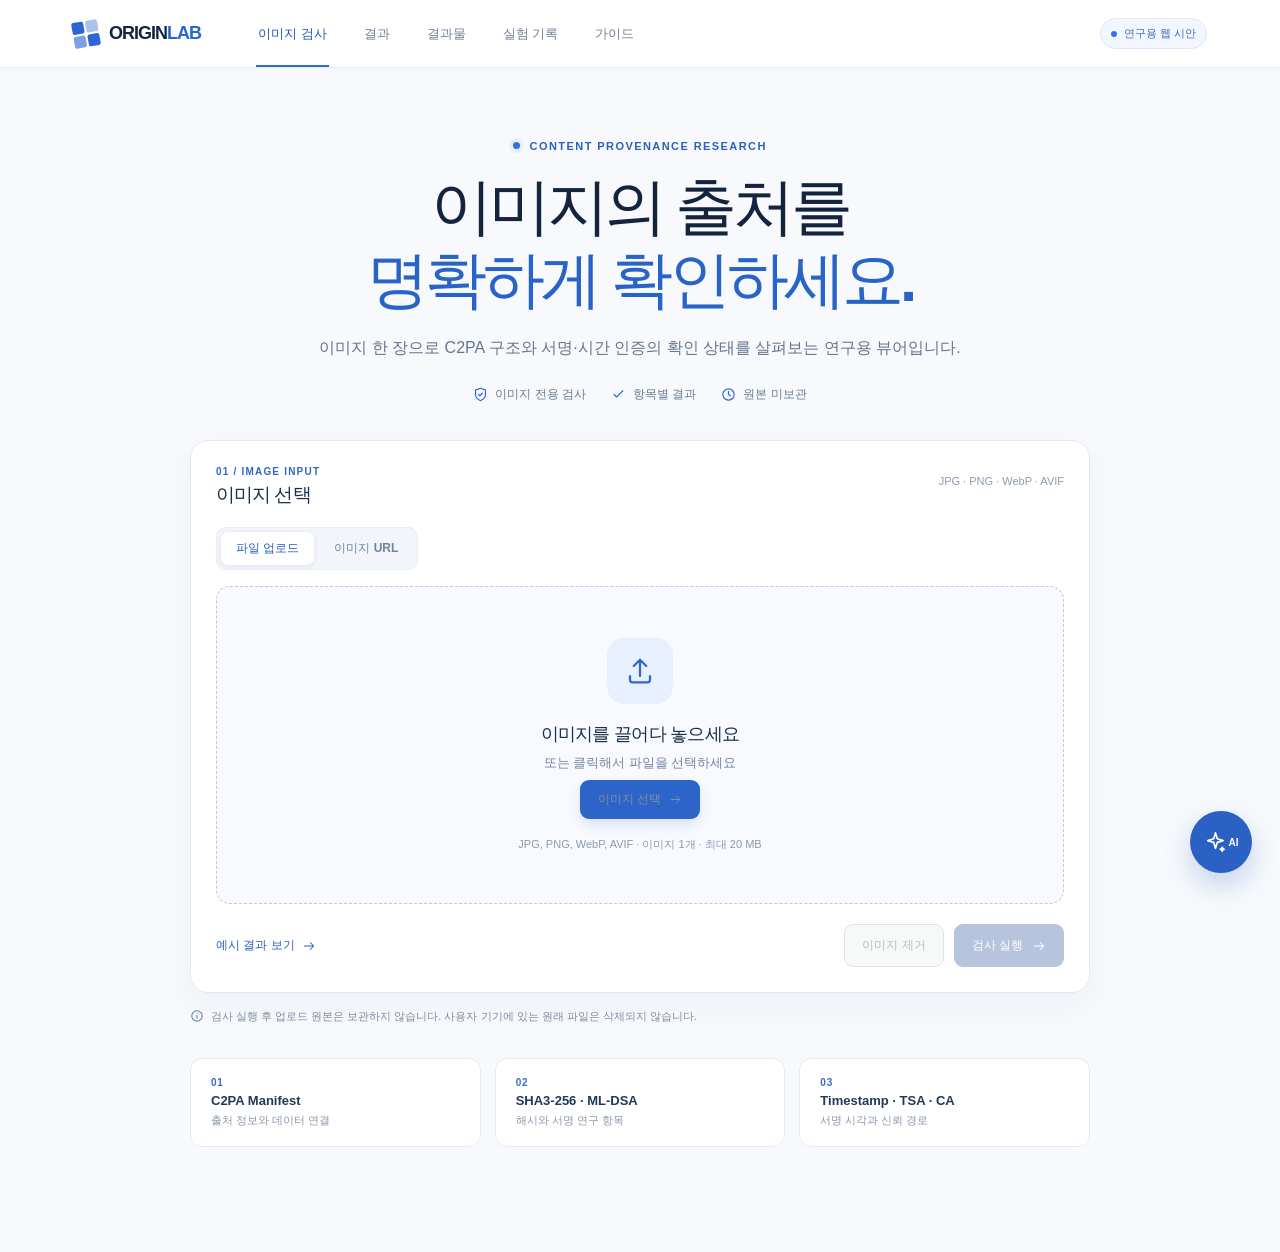
==== frontend/index.html @ f8838555 "feat: add FastAPI backend and organize project structure" ====
<!doctype html>
<html lang="ko">
<head>
  <meta charset="UTF-8" />
  <meta name="viewport" content="width=device-width, initial-scale=1" />
  <meta name="theme-color" content="#f7f9fc" />
  <meta name="description" content="이미지를 넣고 C2PA 구조와 연구 검증 결과를 확인하는 Origin Lab 웹 시안" />
  <title>Origin Lab · 이미지 검증</title>
  <link rel="icon" href="assets/favicon.svg" type="image/svg+xml" />
  <link rel="stylesheet" href="styles.css" />
  <script defer src="app.js"></script>
  <script defer src="resources.js"></script>
</head>
<body>
  <svg class="sprite" aria-hidden="true" xmlns="http://www.w3.org/2000/svg">
    <symbol id="i-upload" viewBox="0 0 24 24"><path d="M12 16V3m0 0L7 8m5-5 5 5M4 16v3a2 2 0 0 0 2 2h12a2 2 0 0 0 2-2v-3"/></symbol>
    <symbol id="i-image" viewBox="0 0 24 24"><rect x="3" y="3" width="18" height="18" rx="3"/><circle cx="8.5" cy="8.5" r="1.5"/><path d="m4 18 5-5 3 3 3-4 5 6"/></symbol>
    <symbol id="i-arrow" viewBox="0 0 24 24"><path d="M4 12h16m-6-6 6 6-6 6"/></symbol>
    <symbol id="i-back" viewBox="0 0 24 24"><path d="M20 12H4m6 6-6-6 6-6"/></symbol>
    <symbol id="i-check" viewBox="0 0 24 24"><path d="m5 12 4 4L19 6"/></symbol>
    <symbol id="i-close" viewBox="0 0 24 24"><path d="M5 5 19 19M19 5 5 19"/></symbol>
    <symbol id="i-sparkle" viewBox="0 0 24 24"><path d="m12 2 1.9 6.1L20 10l-6.1 1.9L12 18l-1.9-6.1L4 10l6.1-1.9L12 2Zm7 15 .6 1.4L21 19l-1.4.6L19 21l-.6-1.4L17 19l1.4-.6L19 17Z"/></symbol>
    <symbol id="i-info" viewBox="0 0 24 24"><circle cx="12" cy="12" r="9"/><path d="M12 11v5m0-8h.01"/></symbol>
    <symbol id="i-file" viewBox="0 0 24 24"><path d="M5 2h9l5 5v14a1 1 0 0 1-1 1H5a1 1 0 0 1-1-1V3a1 1 0 0 1 1-1Zm9 0v6h5"/></symbol>
    <symbol id="i-shield" viewBox="0 0 24 24"><path d="M12 22s8-4 8-10V5l-8-3-8 3v7c0 6 8 10 8 10Z"/><path d="m9 12 2 2 4-4"/></symbol>
    <symbol id="i-clock" viewBox="0 0 24 24"><circle cx="12" cy="12" r="9"/><path d="M12 7v5l3 2"/></symbol>
  </svg>

  <header class="site-header">
    <div class="header-inner">
      <a class="brand" href="#home" aria-label="Origin Lab 처음으로"><span class="brand-symbol"><span></span><span></span><span></span><span></span></span><strong>ORIGIN<span>LAB</span></strong></a>
      <nav class="header-nav" aria-label="주 메뉴">
        <button class="nav-link is-active" type="button" data-nav="home" aria-current="page">이미지 검사</button>
        <button class="nav-link" type="button" data-nav="result">결과</button>
        <button class="nav-link" type="button" data-nav="outputs">결과물</button>
        <button class="nav-link" type="button" data-nav="history">실험 기록</button>
        <button class="nav-link" type="button" data-nav="guide">가이드</button>
      </nav>
      <span class="header-label"><span></span>연구용 웹 시안</span>
    </div>
  </header>
  <nav id="resourceNav" class="resource-nav" aria-label="가이드 자료" hidden>
    <div class="resource-nav-inner">
      <button type="button" data-resource-nav="guide">사용 가이드</button>
      <button type="button" data-resource-nav="devices">지원 기기·서비스</button>
      <button type="button" data-resource-nav="code">개발 예제</button>
      <button type="button" data-resource-nav="trust">신뢰 안내</button>
    </div>
  </nav>

  <main>
    <section class="view" id="view-home" data-view="home">
      <div class="home-intro"><div class="eyebrow"><span class="eyebrow-dot"></span> CONTENT PROVENANCE RESEARCH</div><h1>이미지의 출처를<br><em>명확하게 확인하세요.</em></h1><p>이미지 한 장으로 C2PA 구조와 서명·시간 인증의 확인 상태를 살펴보는 연구용 뷰어입니다.</p><div class="hero-points"><span><svg><use href="#i-shield"/></svg>이미지 전용 검사</span><span><svg><use href="#i-check"/></svg>항목별 결과</span><span><svg><use href="#i-clock"/></svg>원본 미보관</span></div></div>
      <section class="upload-card" aria-labelledby="uploadHeading">
        <div class="card-top"><div><span class="step-label">01 / IMAGE INPUT</span><h2 id="uploadHeading">이미지 선택</h2></div><span class="file-types">JPG · PNG · WebP · AVIF</span></div>
        <div class="input-tabs" role="group" aria-label="이미지 입력 방식"><button type="button" class="is-active" data-input-mode="file" aria-pressed="true">파일 업로드</button><button type="button" data-input-mode="url" aria-pressed="false">이미지 URL</button></div>
        <input class="sr-only" id="fileInput" type="file" accept="image/jpeg,image/png,image/webp,image/avif" />
        <div id="dropzone" class="dropzone" role="button" tabindex="0" aria-label="이미지 파일 선택 또는 드래그 앤 드롭">
          <div id="uploadEmpty" class="upload-empty"><span class="upload-icon"><svg><use href="#i-upload"/></svg></span><strong>이미지를 끌어다 놓으세요</strong><span>또는 클릭해서 파일을 선택하세요</span><span class="upload-choose">이미지 선택 <svg><use href="#i-arrow"/></svg></span><small>JPG, PNG, WebP, AVIF · 이미지 1개 · 최대 20 MB</small></div>
          <div id="uploadSelected" class="upload-selected" hidden><img id="uploadPreview" alt="선택한 이미지 미리보기" /><div class="selected-file"><svg><use href="#i-image"/></svg><div><strong id="selectedName">—</strong><span id="selectedMeta">—</span></div></div></div>
        </div>
        <div id="urlInputPanel" class="url-input-panel" hidden><span class="url-icon"><svg><use href="#i-image"/></svg></span><strong>이미지 주소를 입력하세요</strong><p>이미지 파일을 직접 가리키는 http 또는 https 주소를 사용할 수 있습니다.</p><div class="url-control"><label class="sr-only" for="urlInput">이미지 URL</label><input id="urlInput" type="url" inputmode="url" placeholder="https://example.com/image.jpg" autocomplete="off" /><button id="urlLoadButton" class="primary-button" type="button">이미지 불러오기 <svg><use href="#i-arrow"/></svg></button></div><small>사이트가 외부 접근을 제한하면 파일을 저장한 뒤 직접 선택해 주세요.</small></div>
        <div class="upload-footer"><button id="sampleButton" class="link-button" type="button">예시 결과 보기 <svg><use href="#i-arrow"/></svg></button><div class="upload-actions"><button id="removeButton" class="light-button" type="button" disabled>이미지 제거</button><button id="inspectButton" class="primary-button" type="button" disabled>검사 실행 <svg><use href="#i-arrow"/></svg></button></div></div>
      </section>
      <p class="under-note"><svg><use href="#i-info"/></svg>검사 실행 후 업로드 원본은 보관하지 않습니다. 사용자 기기에 있는 원래 파일은 삭제되지 않습니다.</p>
      <div class="scope-strip" aria-label="연구 확인 항목"><div><span>01</span><strong>C2PA Manifest</strong><small>출처 정보와 데이터 연결</small></div><div><span>02</span><strong>SHA3-256 · ML-DSA</strong><small>해시와 서명 연구 항목</small></div><div><span>03</span><strong>Timestamp · TSA · CA</strong><small>서명 시각과 신뢰 경로</small></div></div>
    </section>

    <section class="view" id="view-result" data-view="result" hidden>
      <div class="page-back"><button type="button" data-go="home"><svg><use href="#i-back"/></svg>새 이미지 검사</button><span>RESULT / OVERVIEW</span></div>
      <div class="page-title"><div class="eyebrow">IMAGE VERIFICATION</div><h1>검사 결과</h1><p>핵심 상태를 먼저 확인하고, 항목별 근거는 상세 화면에서 살펴보세요.</p></div>
      <div id="resultBanner" class="result-banner"><span class="banner-icon"><svg><use href="#i-info"/></svg></span><div><span class="banner-label" id="bannerLabel">검증 상태</span><h2 id="bannerTitle">검사 기록이 없습니다</h2><p id="bannerText">이미지를 선택하고 검사를 실행해 주세요.</p></div><span id="bannerTag" class="banner-tag">대기</span></div>
      <div class="result-facts" aria-label="핵심 확인 상태"><div><span>서명자</span><strong id="resultSigner">확인 전</strong><small>인증서 신원</small></div><div><span>데이터 무결성</span><strong id="resultIntegrity">확인 전</strong><small>이미지와 Claim 연결</small></div><div><span>AI 생성 선언</span><strong id="resultAiFlag">확인 전</strong><small>Manifest 내 선언</small></div></div>
      <div class="overview-grid"><section class="surface image-surface"><div class="surface-heading"><strong>파일 정보</strong><span id="resultFileMeta">선택된 파일 없음</span></div><div class="image-stage"><div id="resultEmpty" class="image-empty"><svg><use href="#i-file"/></svg><strong id="resultEmptyTitle">결과 이미지가 없습니다</strong><span id="resultEmptyText">원본은 검사 후 보관하지 않습니다.</span></div></div><div class="image-caption"><strong id="resultFileName">—</strong><span><span id="resultImageDimensions">—</span> · <span id="resultFileSize">—</span></span></div></section><section class="surface summary-surface"><div class="surface-heading"><strong>검증 항목</strong><span>Manifest 기준</span></div><div class="summary-list"><div class="summary-item"><span class="summary-icon mint"><svg><use href="#i-file"/></svg></span><div><strong>Manifest</strong><small>C2PA 정보 존재 여부</small></div><span id="summaryManifest" class="summary-value">확인 전</span></div><div class="summary-item"><span class="summary-icon blue"><svg><use href="#i-image"/></svg></span><div><strong>Assertion · Claim</strong><small>데이터 연결과 해시</small></div><span id="summaryClaim" class="summary-value">확인 전</span></div><div class="summary-item"><span class="summary-icon violet"><svg><use href="#i-shield"/></svg></span><div><strong>Claim Signature</strong><small>서명과 검증 상태</small></div><span id="summarySignature" class="summary-value">확인 전</span></div><div class="summary-item"><span class="summary-icon amber"><svg><use href="#i-clock"/></svg></span><div><strong>Timestamp</strong><small>TSA · CA 신뢰 정보</small></div><span id="summaryTimestamp" class="summary-value">확인 전</span></div></div><button id="detailButton" class="detail-button" type="button">상세 결과와 근거 보기 <svg><use href="#i-arrow"/></svg></button></section></div>
      <div class="result-links"><button type="button" data-go="outputs">전체 결과물 보기 <svg><use href="#i-arrow"/></svg></button><button type="button" data-go="history">실험 기록 보기 <svg><use href="#i-arrow"/></svg></button></div>
    </section>

    <section class="view" id="view-outputs" data-view="outputs" hidden>
      <div class="page-title archive-title"><div class="eyebrow">ALL RESULTS</div><h1>결과물</h1><p>실험 실행별 생성 파일과 결과 상태를 모아 봅니다. 실제 변환 파일은 연결 후 이곳에 표시됩니다.</p></div>
      <div class="archive-toolbar"><label class="search-field"><span class="sr-only">결과물 검색</span><svg><use href="#i-file"/></svg><input id="outputSearch" type="search" placeholder="파일명, 기록 ID, 상태 검색" autocomplete="off" /></label><label class="select-field"><span class="sr-only">결과물 상태</span><select id="outputFilter"><option value="all">전체 상태</option><option value="pending">분석 대기</option><option value="demo">시연 데이터</option></select></label><label class="select-field"><span class="sr-only">결과물 정렬</span><select id="outputSort"><option value="newest">최신순</option><option value="oldest">오래된순</option><option value="name">파일명순</option></select></label><span id="outputCount" class="archive-count">0개 기록</span></div>
      <div id="outputCards" class="output-grid" aria-live="polite"></div>
      <div id="outputEmpty" class="archive-empty" hidden><svg><use href="#i-file"/></svg><strong>표시할 결과물이 없습니다</strong><span>이미지를 검사하거나 다른 검색어를 입력해 주세요.</span></div>
    </section>

    <section class="view" id="view-history" data-view="history" hidden>
      <div class="page-title archive-title"><div class="eyebrow">EXPERIMENT LOG</div><h1>실험 기록</h1><p>원본 파일 없이 실행 시각, 이미지 정보, 결과 상태와 상세 근거만 보관합니다.</p></div>
      <div class="archive-toolbar"><label class="search-field"><span class="sr-only">실험 기록 검색</span><svg><use href="#i-file"/></svg><input id="historySearch" type="search" placeholder="파일명, 기록 ID, 날짜, 상태 검색" autocomplete="off" /></label><label class="select-field"><span class="sr-only">실험 기록 상태</span><select id="historyFilter"><option value="all">전체 상태</option><option value="pending">분석 대기</option><option value="demo">시연 데이터</option></select></label><label class="select-field"><span class="sr-only">실험 기록 정렬</span><select id="historySort"><option value="newest">최신순</option><option value="oldest">오래된순</option><option value="name">파일명순</option></select></label><span id="historyCount" class="archive-count">0개 기록</span></div>
      <div class="history-table-wrap"><div class="history-table" role="table" aria-label="실험 기록"><div class="history-head" role="row"><span role="columnheader">실행 시각</span><span role="columnheader">이미지</span><span role="columnheader">상태</span><span role="columnheader">결과물</span><span role="columnheader">상세</span></div><div id="historyRows" role="rowgroup"></div></div><div id="historyEmpty" class="archive-empty" hidden><svg><use href="#i-file"/></svg><strong>표시할 실험 기록이 없습니다</strong><span>이미지를 검사하거나 다른 검색어를 입력해 주세요.</span></div></div>
      <p class="archive-privacy"><svg><use href="#i-info"/></svg>이 프런트엔드 시안의 기록은 현재 브라우저에 저장됩니다. 이미지 원본과 미리보기는 저장하지 않습니다.</p>
    </section>

    <section class="view" id="view-detail" data-view="detail" hidden>
      <div class="page-back"><button type="button" data-go="result"><svg><use href="#i-back"/></svg>결과 요약으로</button><span>RESULT / DETAILS</span></div>
      <div class="page-title"><div class="eyebrow">EVIDENCE & STRUCTURE</div><h1>상세 검증 결과</h1><p>그림의 구성 요소를 따라 Manifest 내부 정보와 서명·시간·신뢰 관계를 확인합니다.</p></div>
      <div class="detail-context"><span class="context-icon"><svg><use href="#i-image"/></svg></span><div><strong id="detailFileName">선택된 파일 없음</strong><span id="detailMode">분석 결과 대기</span><span id="detailRecordMeta">기록 없음</span></div><button id="exportRecordButton" class="light-button export-button" type="button" disabled>기록 JSON 저장</button></div>
      <nav class="detail-jump" aria-label="상세 결과 목차"><button type="button" data-jump="structureSection">구조</button><button type="button" data-jump="evidenceSection">검증 항목</button><button type="button" data-jump="manifestDataSection">Manifest 데이터</button></nav>
      <section class="surface structure-surface" id="structureSection" aria-labelledby="structureTitle"><div class="surface-heading"><div><strong id="structureTitle">Manifest 구조</strong><p>연구 대상의 연결 도식입니다. 선택한 파일에서 확인된 구조를 뜻하지 않습니다.</p></div><span class="structure-key">연구 구조</span></div><div class="manifest-root"><span class="node-mark">M</span><div><small>CONTENT CREDENTIALS</small><strong>Manifest</strong><span>이미지에 연결된 출처 정보</span></div></div><div class="tree-stem"></div><div class="structure-grid"><article class="structure-node"><span class="node-mark assertion">A</span><div><small>DATA</small><h3>Assertion</h3><p>이미지의 생성·편집 정보와 해시 참조</p><span class="node-token">SHA3-256 · 연구 항목</span></div></article><article class="structure-node"><span class="node-mark claim">C</span><div><small>RECORD</small><h3>Claim</h3><p>Assertion을 참조하는 기록</p><span class="node-token">참조·결합 관계 확인</span></div></article><article class="structure-node"><span class="node-mark signature">S</span><div><small>SIGNATURE</small><h3>Claim Signature</h3><p>Claim에 대한 전자서명과 검증</p><span class="node-token">ML-DSA · 연구 항목</span></div></article></div><div class="trust-path"><span class="path-heading">서명 시점과 신뢰 경로</span><div class="path-nodes"><div><span class="path-dot"></span><strong>Timestamp</strong><small>서명 시점</small></div><span class="path-arrow">→</span><div><span class="path-dot tsa"></span><strong>TSA</strong><small>시간 서명</small></div><span class="path-arrow">→</span><div><span class="path-dot ca"></span><strong>CA</strong><small>인증 경로</small></div></div></div></section>
      <section class="surface evidence-surface" id="evidenceSection" aria-labelledby="evidenceTitle"><div class="surface-heading"><div><strong id="evidenceTitle">검증 항목별 근거</strong><p>검사 항목을 선택해 상태와 확인 대상을 살펴보세요.</p></div><span id="evidenceTag" class="evidence-tag">분석 대기</span></div><div class="check-toolbar"><span id="checkCount">6개 항목 · 분석 대기</span><div class="check-filters" role="group" aria-label="검증 항목 필터"><button type="button" class="is-active" data-check-filter="all" aria-pressed="true">전체</button><button type="button" data-check-filter="integrity" aria-pressed="false">무결성</button><button type="button" data-check-filter="signature" aria-pressed="false">서명</button><button type="button" data-check-filter="trust" aria-pressed="false">시간·신뢰</button></div></div><div class="evidence-table" role="table" aria-label="검증 항목별 근거"><div class="table-head" role="row"><span role="columnheader">항목</span><span role="columnheader">확인 내용</span><span role="columnheader">결과</span></div><div class="table-row" role="row" data-check="integrity"><strong role="cell">Manifest</strong><span role="cell">출처 정보와 이미지 연결</span><em role="cell" id="evidenceManifest">미실행</em></div><div class="table-row" role="row" data-check="integrity"><strong role="cell">Assertion</strong><span role="cell">SHA3-256 해시 참조</span><em role="cell" id="evidenceAssertion">미실행</em></div><div class="table-row" role="row" data-check="integrity"><strong role="cell">Claim</strong><span role="cell">Assertion 참조 관계</span><em role="cell" id="evidenceClaim">미실행</em></div><div class="table-row" role="row" data-check="signature"><strong role="cell">Claim Signature</strong><span role="cell">ML-DSA 서명</span><em role="cell" id="evidenceSignature">미실행</em></div><div class="table-row" role="row" data-check="trust"><strong role="cell">Timestamp</strong><span role="cell">TSA 응답과 시간 정보</span><em role="cell" id="evidenceTimestamp">미실행</em></div><div class="table-row" role="row" data-check="trust"><strong role="cell">TSA · CA</strong><span role="cell">인증서 용도와 신뢰 경로</span><em role="cell" id="evidenceTrust">미실행</em></div></div></section>
      <section class="surface manifest-data-surface" id="manifestDataSection" aria-labelledby="manifestDataTitle"><div class="surface-heading"><div><strong id="manifestDataTitle">Manifest 데이터</strong><p>실제 분석 결과가 연결되면 추출된 원본 데이터와 생성·편집 이력을 여기에 표시합니다.</p></div><span class="evidence-tag">데이터 대기</span></div><div class="manifest-empty"><svg><use href="#i-file"/></svg><strong>표시할 Manifest 데이터가 없습니다</strong><span>현재는 파일 자체를 분석하지 않습니다. 위 구조는 연구용 도식이며 실제 추출 결과가 아닙니다.</span></div></section>
      <p class="research-note"><svg><use href="#i-info"/></svg>SHA-3와 ML-DSA는 이 연구의 확장 항목입니다. 현행 C2PA 2.4의 허용 알고리즘으로 표시하지 않습니다. <a href="https://spec.c2pa.org/specifications/specifications/2.4/specs/ContentCredentials.html" target="_blank" rel="noopener noreferrer">규격 확인 ↗</a></p>
    </section>
    <section class="view resource-view" id="view-guide" data-view="guide" hidden>
      <div class="resource-hero"><div class="eyebrow">ORIGIN LAB / GUIDE</div><h1>이미지 검증 사용 가이드</h1><p>파일을 넣은 뒤 어떤 상태를 먼저 보고, 어떤 근거를 확인해야 하는지 한눈에 정리했습니다.</p></div>
      <div class="guide-callout"><svg><use href="#i-info"/></svg><div><strong>현재는 연구용 프런트엔드입니다.</strong><span>이미지 크기와 실행 기록을 남기지만 C2PA 판정은 아직 수행하지 않습니다. 화면의 ‘분석 대기’를 성공 또는 실패로 해석하지 마세요.</span></div></div>
      <section class="resource-section"><div class="resource-heading"><span>01 / WORKFLOW</span><h2>검사 화면 사용 순서</h2></div><div class="guide-steps"><article><b>1</b><h3>이미지 선택</h3><p>JPG·PNG·WebP·AVIF 파일을 넣거나 이미지 URL을 입력합니다. 검사 실행 전까지 미리볼 수 있습니다.</p></article><article><b>2</b><h3>상태 확인</h3><p>결과 화면에서 서명자, 무결성, AI 생성 선언과 주요 검증 항목의 상태를 확인합니다.</p></article><article><b>3</b><h3>근거 살펴보기</h3><p>상세 결과에서 Manifest 연결 구조, 항목별 상태, 출처 데이터를 보고 기록을 저장합니다.</p></article></div></section>
      <section class="resource-section"><div class="resource-heading"><span>02 / HOW TO READ</span><h2>결과 상태 읽는 법</h2><p>아래 상태는 분석 서버 연결 후 결과를 표시할 때 사용할 구분입니다.</p></div><div class="verdict-list"><div><span class="verdict-mark good">✓</span><strong>신뢰 확인</strong><p>서명과 파일 연결이 유효하고, 서명자의 신뢰 근거까지 확인된 상태입니다.</p></div><div><span class="verdict-mark neutral">●</span><strong>서명 유효 · 신뢰 미확인</strong><p>서명 자체는 유효하지만 서명자의 신뢰 상태를 별도로 판단해야 합니다.</p></div><div><span class="verdict-mark bad">!</span><strong>검증 실패</strong><p>검사 항목에 오류가 발견된 상태입니다. 상세 결과에서 실패한 항목과 이유를 확인합니다.</p></div><div><span class="verdict-mark empty">—</span><strong>Manifest 없음</strong><p>C2PA 정보가 보이지 않는 상태입니다. 이것만으로 이미지가 거짓이라고 판단할 수는 없습니다.</p></div><div><span class="verdict-mark waiting">…</span><strong>분석 대기</strong><p>아직 파일을 검증하지 않은 상태입니다. 현재 프런트엔드의 실제 기록은 여기에 해당합니다.</p></div></div></section>
      <section class="resource-section"><div class="resource-heading"><span>03 / RESEARCH GUIDELINES</span><h2>실험 가이드라인</h2><p>비교 가능한 기록을 남기고 결과를 과장하지 않기 위한 기준입니다.</p></div><div class="principle-grid"><article><strong>입력 조건 기록</strong><p>파일 형식과 크기, 촬영·편집·내보내기 조건을 함께 기록해 같은 조건에서 비교합니다.</p></article><article><strong>검증 상태 분리</strong><p>Manifest 존재, 무결성, 서명, 신뢰 상태를 각각 표시합니다. 미검사 항목은 성공으로 표시하지 않습니다.</p></article><article><strong>알고리즘 명시</strong><p>기본 C2PA와 SHA3-256·ML-DSA 연구 확장을 구분하고, 판정에 사용된 알고리즘을 결과에 남깁니다.</p></article></div></section>
      <section class="resource-section"><div class="resource-heading"><span>04 / QUESTIONS</span><h2>자주 확인하는 내용</h2></div><div class="guide-faq"><details><summary>C2PA 정보가 없으면 조작된 이미지인가요?</summary><p>아닙니다. 파일을 만든 기기나 편집·공유 과정에서 출처 정보가 기록되지 않았거나 제거되었을 수 있습니다.</p></details><details><summary>AI 생성 선언은 AI 탐지 결과인가요?</summary><p>아닙니다. Manifest에 기록된 선언을 보여주는 것입니다. 선언이 없다고 사람이 만든 이미지라고 확정할 수도 없습니다.</p></details><details><summary>‘신뢰 확인’이면 이미지 내용도 사실인가요?</summary><p>아닙니다. 출처 기록과 서명 검증은 이미지 속 장면의 사실 여부를 직접 증명하지 않습니다.</p></details><details><summary>왜 원본 이미지는 기록에 남지 않나요?</summary><p>검사 실행 후 브라우저 화면의 파일 참조와 미리보기를 해제하도록 설계했습니다. 기록에는 파일 정보와 상태만 남깁니다.</p></details></div></section>
      <section class="resource-section"><div class="resource-heading"><span>MORE / RESOURCES</span><h2>더 살펴보기</h2></div><div class="resource-links"><button type="button" data-go="devices"><strong>지원 기기·서비스</strong><span>어떤 기기와 앱이 출처 정보를 다루는지 보기 →</span></button><button type="button" data-go="code"><strong>개발 예제</strong><span>공식 도구를 이용한 읽기 예제와 연동 형식 →</span></button><button type="button" data-go="trust"><strong>신뢰 안내</strong><span>우리 연구의 검증 가능성에 대한 안내 →</span></button></div></section>
    </section>

    <section class="view resource-view" id="view-devices" data-view="devices" hidden>
      <div class="resource-hero"><div class="eyebrow">ORIGIN LAB / DIRECTORY</div><h1>지원 기기·서비스</h1><p>출처 정보가 적용되는 기기와 서비스를 찾아보세요. 기능은 촬영 모드·앱 버전·펌웨어·내보내기 방식에 따라 달라질 수 있습니다.</p></div>
      <div class="directory-note"><svg><use href="#i-info"/></svg><span><a href="https://c2paviewer.com/supported-devices" target="_blank" rel="noopener noreferrer">C2PA Viewer 지원 목록</a>의 2026년 9월 18일 자료를 바탕으로 재구성했습니다. 이 목록은 우리 뷰어의 검증 성공을 보증하지 않습니다. 실제 지원 여부는 각 제품의 공식 안내를 확인하세요. 워터마크 항목은 참고 자료이며, 이 웹 시안은 SynthID를 검사하지 않습니다.</span></div>
      <div class="directory-toolbar"><label class="search-field"><span class="sr-only">기기·서비스 검색</span><svg><use href="#i-image"/></svg><input id="deviceSearch" type="search" placeholder="기기, 브랜드, 서비스 검색" autocomplete="off" /></label><div class="directory-filters" role="group" aria-label="기기·서비스 종류"><button type="button" class="is-active" data-device-filter="all" aria-pressed="true">전체</button><button type="button" data-device-filter="camera" aria-pressed="false">카메라·휴대폰</button><button type="button" data-device-filter="software" aria-pressed="false">앱·플랫폼</button><button type="button" data-device-filter="watermark" aria-pressed="false">워터마크</button></div><span id="deviceCount" class="archive-count">0개 항목</span></div>
      <div id="deviceGrid" class="device-grid" aria-live="polite"></div>
      <div id="deviceEmpty" class="archive-empty" hidden><svg><use href="#i-image"/></svg><strong>검색 결과가 없습니다</strong><span>다른 이름이나 종류를 선택해 주세요.</span></div>
    </section>

    <section class="view resource-view" id="view-code" data-view="code" hidden>
      <div class="resource-hero"><div class="eyebrow">ORIGIN LAB / DEVELOPERS</div><h1>개발 예제</h1><p>실제 검증 엔진을 연결할 때 참고할 수 있는 짧은 예제입니다. 현재 이 웹 시안에 검증 엔진이 연결된 것은 아닙니다.</p></div>
      <div class="guide-callout"><svg><use href="#i-info"/></svg><div><strong>실행 전 확인</strong><span>아래 브라우저 예제는 공식 오픈소스 패키지를 설치한 개발 환경에서 사용합니다. 연구 중인 SHA3-256·ML-DSA 확장은 별도 구현과 적합성 검토가 필요합니다.</span></div></div>
      <section class="resource-section code-section"><div class="resource-heading"><span>01 / BROWSER</span><h2>브라우저에서 Manifest 읽기</h2><p><code>npm install @contentauth/c2pa-web</code> 설치 후 Vite 환경에서 실행합니다. 공식 <a href="https://github.com/contentauth/c2pa-js/blob/main/packages/c2pa-web/README.md" target="_blank" rel="noopener noreferrer">@contentauth/c2pa-web 문서</a>의 Reader 흐름을 바탕으로 작성했습니다.</p></div><div class="code-card"><div class="code-card-head"><span>JavaScript · 읽기 예제</span><button type="button" data-copy-code="browserExample">코드 복사</button></div><pre><code id="browserExample">import { createC2pa, Reader } from '@contentauth/c2pa-web';
import wasmUrl from '@contentauth/c2pa-web/resources/c2pa.wasm?url';

const engine = await createC2pa({ wasmSrc: wasmUrl });

export async function readImageCredentials(file) {
  const reader = await Reader.fromBlob(engine, file.type, file);
  try {
    return await reader.manifestStore();
  } finally {
    await reader.free();
  }
}</code></pre></div></section>
      <section class="resource-section code-section"><div class="resource-heading"><span>02 / COMMAND LINE</span><h2>파일과 구조 확인</h2><p>공식 <a href="https://github.com/contentauth/c2patool/blob/main/docs/usage.md" target="_blank" rel="noopener noreferrer">c2patool 사용 문서</a>의 읽기·구조 보기 명령입니다.</p></div><div class="code-card"><div class="code-card-head"><span>Terminal · 읽기 예제</span><button type="button" data-copy-code="cliExample">코드 복사</button></div><pre><code id="cliExample">c2patool photo.jpg
c2patool photo.jpg --tree
c2patool photo.jpg --info</code></pre></div></section>
      <section class="resource-section code-section"><div class="resource-heading"><span>03 / INTEGRATION DRAFT</span><h2>분석 결과 연결 형식</h2><p>아래 JSON은 이 프런트엔드가 사용할 수 있도록 제안한 응답 형식입니다. 현재 동작하는 API의 응답이 아닙니다.</p></div><div class="code-card"><div class="code-card-head"><span>JSON · 제안 형식</span><button type="button" data-copy-code="apiExample">코드 복사</button></div><pre><code id="apiExample">{
  "recordId": "example-record-id",
  "status": "pending",
  "manifest": null,
  "signer": null,
  "integrity": "not_checked",
  "aiDeclaration": "not_checked",
  "checks": [],
  "artifacts": []
}</code></pre></div></section>
    </section>

    <section class="view resource-view" id="view-trust" data-view="trust" hidden>
      <div class="trust-hero"><span class="trust-symbol"><svg><use href="#i-shield"/></svg></span><div class="eyebrow">ORIGIN LAB / TRUST</div><h1>믿을 수 있는 결과를<br>만들겠습니다.</h1><p>우리의 신뢰 체계는 검증 결과와 그 근거를 함께 보여주는 방향으로 설계하고 있습니다.</p><span class="trust-phase">현재 상태 · 연구 단계</span></div>
      <div class="trust-statement"><strong>신뢰는 확인할 수 있어야 합니다.</strong><p>누가 만들었는지, 파일이 바뀌었는지, 어떤 항목이 통과하거나 실패했는지를 사용자에게 명확히 보여주는 것이 우리의 목표입니다. 신뢰성을 확인할 자료와 실제 검증 결과가 준비되면 이 페이지에 공개하겠습니다.</p></div>
      <div class="trust-promise"><div><svg><use href="#i-file"/></svg><strong>결과의 근거</strong><span>항목별 판정과 이유를 함께 제시</span></div><div><svg><use href="#i-check"/></svg><strong>독립적인 확인</strong><span>재검증할 수 있는 형식으로 기록 제공</span></div><div><svg><use href="#i-info"/></svg><strong>상태의 구분</strong><span>검증 완료와 분석 대기를 명확히 표시</span></div></div>
      <p class="trust-note">기술 운영 내용과 신뢰 증빙은 아직 공개 전입니다. 현재 페이지는 인증 또는 제3자 검증 완료를 뜻하지 않습니다.</p>
    </section>
  </main>

  <aside id="aiPanel" class="ai-panel" aria-label="AI 이미지 생성" hidden><div class="ai-panel-head"><div><span class="ai-kicker">AI IMAGE</span><h2>이미지 생성</h2></div><button id="aiClose" class="icon-button" type="button" aria-label="AI 이미지 생성 창 닫기"><svg><use href="#i-close"/></svg></button></div><p class="ai-description">생성한 이미지를 바로 검사에 사용할 수 있습니다.</p><label for="aiPrompt">어떤 이미지를 만들까요?</label><textarea id="aiPrompt" rows="4" maxlength="1200" placeholder="예: 새벽의 서울 강변을 찍은 사실적인 사진"></textarea><div class="ai-options"><label>스타일<select id="aiStyle"><option value="photo">사진</option><option value="illustration">일러스트</option><option value="cinematic">시네마틱</option></select></label><label>비율<select id="aiRatio"><option value="1:1">1:1</option><option value="4:3">4:3</option><option value="3:4">3:4</option></select></label></div><button id="aiGenerate" class="primary-button ai-generate" type="button">이미지 생성 <svg><use href="#i-sparkle"/></svg></button><div class="ai-output"><div id="aiEmpty" class="ai-empty"><svg><use href="#i-image"/></svg><span id="aiStatus">생성 API 연결 대기</span></div><img id="aiPreview" alt="AI가 생성한 이미지" hidden /></div><button id="useAiImage" class="light-button ai-use" type="button" disabled>이 이미지 검사하기 <svg><use href="#i-arrow"/></svg></button></aside>
  <button id="aiToggle" class="ai-fab" type="button" aria-label="AI 이미지 생성 창 열기" aria-controls="aiPanel" aria-expanded="false"><svg><use href="#i-sparkle"/></svg><span>AI</span></button>
  <div id="toast" class="toast" role="status" aria-live="polite" hidden></div>
</body>
</html>
---- frontend/styles.css ----
:root{font-family:Inter,"Pretendard","Apple SD Gothic Neo","Noto Sans KR",-apple-system,BlinkMacSystemFont,"Segoe UI",sans-serif;color:#1a2a3a;background:#f7f8fa;font-synthesis:none;-webkit-font-smoothing:antialiased}*{box-sizing:border-box}html{scroll-behavior:smooth}body{margin:0;min-width:320px}button,input,textarea,select{font:inherit}button{cursor:pointer}button:disabled{cursor:not-allowed}a{color:inherit}svg{width:20px;height:20px;fill:none;stroke:currentColor;stroke-width:1.8;stroke-linecap:round;stroke-linejoin:round}.sprite,.sr-only{position:absolute!important;width:1px!important;height:1px!important;padding:0!important;margin:-1px!important;overflow:hidden!important;clip:rect(0,0,0,0)!important;white-space:nowrap!important;border:0!important}[hidden]{display:none!important}
.site-header{height:68px;background:rgba(255,255,255,.94);border-bottom:1px solid #e7ecef;position:sticky;top:0;z-index:15;backdrop-filter:blur(12px)}.header-inner{height:100%;max-width:1180px;margin:auto;display:flex;align-items:center;gap:54px;padding:0 28px}.brand{display:inline-flex;align-items:center;gap:10px;text-decoration:none;white-space:nowrap}.brand-symbol{width:26px;height:26px;display:grid;grid-template-columns:repeat(2,1fr);gap:2px;transform:rotate(-10deg)}.brand-symbol span{background:#60cbb4;border-radius:2px}.brand-symbol span:nth-child(2){opacity:.4}.brand-symbol span:nth-child(3){opacity:.62}.brand strong{font-size:17px;font-weight:850;letter-spacing:-.065em}.brand strong span{color:#2eaa96}.header-nav{height:100%;display:flex;gap:27px}.nav-link{height:100%;border:0;border-bottom:2px solid transparent;background:transparent;color:#8d9aa5;font-size:12px;font-weight:750;padding:2px 2px 0}.nav-link.is-active{color:#1b4350;border-bottom-color:#43b49e}.nav-link:hover{color:#2e806f}.header-label{margin-left:auto;display:inline-flex;align-items:center;gap:7px;border:1px solid #e2ebe9;border-radius:20px;padding:7px 10px;color:#64877e;background:#f6faf8;font-size:10px;font-weight:750;white-space:nowrap}.header-label span{width:6px;height:6px;border-radius:50%;background:#5ec8ab}
main{max-width:1180px;margin:0 auto;padding:45px 28px 105px}.view{animation:fadeIn .25s ease both}@keyframes fadeIn{from{opacity:.6;transform:translateY(5px)}to{opacity:1;transform:none}}.eyebrow{font-size:10px;font-weight:850;letter-spacing:.17em;color:#399b88}.home-intro{text-align:center;max-width:700px;margin:15px auto 35px}.home-intro h1{font-size:39px;line-height:1.23;letter-spacing:-.065em;margin:13px 0}.home-intro h1 em{font-style:normal;color:#269882}.home-intro p{color:#758593;font-size:13px;line-height:1.7;margin:0}.upload-card,.surface{background:#fff;border:1px solid #e3e9ed;border-radius:16px;box-shadow:0 8px 28px rgba(32,52,67,.035)}.upload-card{max-width:856px;margin:0 auto;padding:24px}.card-top,.surface-heading{display:flex;align-items:flex-start;justify-content:space-between;gap:16px}.step-label{display:block;color:#5aa796;font-size:9px;font-weight:850;letter-spacing:.12em;margin-bottom:5px}.card-top h2{margin:0;font-size:17px;letter-spacing:-.05em}.file-types{color:#a0adb5;font-size:10px;margin-top:9px;white-space:nowrap}.dropzone{height:290px;margin-top:20px;border:1.5px dashed #bdd4d0;background:#f9fcfb;border-radius:13px;display:grid;place-items:center;overflow:hidden;outline:0;transition:border-color .2s,background .2s,box-shadow .2s}.dropzone:hover,.dropzone.is-dragging,.dropzone:focus-visible{border-color:#42b49d;background:#f3faf7;box-shadow:0 0 0 3px rgba(66,180,157,.13)}.upload-empty{display:flex;align-items:center;flex-direction:column;text-align:center}.upload-icon{width:62px;height:62px;background:#e7f5f0;color:#38a78f;border-radius:16px;display:grid;place-items:center;margin-bottom:17px}.upload-icon svg{width:27px;height:27px}.upload-empty strong{font-size:15px;letter-spacing:-.04em}.upload-empty>span:not(.upload-icon){color:#7f919d;font-size:12px;margin-top:8px}.upload-empty small{color:#a7b4ba;font-size:10px;margin-top:22px}.upload-selected{height:100%;width:100%;position:relative;background:#e6eced}.upload-selected img{width:100%;height:100%;object-fit:contain}.selected-file{position:absolute;left:13px;right:13px;bottom:13px;display:flex;align-items:center;gap:10px;padding:10px 12px;background:rgba(255,255,255,.95);backdrop-filter:blur(8px);border:1px solid #e7edef;border-radius:10px;min-width:0}.selected-file>svg{width:17px;height:17px;color:#4ca08e;flex:none}.selected-file div{min-width:0}.selected-file strong{font-size:11px;display:block;white-space:nowrap;overflow:hidden;text-overflow:ellipsis}.selected-file span{display:block;margin-top:2px;color:#90a0aa;font-size:10px}.upload-footer{display:flex;justify-content:space-between;align-items:center;gap:16px;margin-top:19px}.upload-actions{display:flex;gap:10px}.link-button{border:0;background:none;padding:6px 0;color:#448d7f;font-size:11px;font-weight:800;display:inline-flex;align-items:center;gap:7px}.link-button svg{width:13px;height:13px}.light-button,.primary-button,.detail-button{display:inline-flex;align-items:center;justify-content:center;gap:9px;border-radius:9px;padding:11px 15px;font-size:11px;font-weight:800;white-space:nowrap;transition:background .18s,transform .18s}.light-button{background:#fff;border:1px solid #dce5e8;color:#536d78}.light-button:hover:not(:disabled){background:#f3f8f7}.light-button:disabled{color:#b4bfc4;background:#f7f9f9}.primary-button{background:#183e4d;color:#fff;border:1px solid #183e4d;box-shadow:0 5px 13px rgba(25,61,73,.14)}.primary-button:hover:not(:disabled){background:#28596a;transform:translateY(-1px)}.primary-button:disabled{background:#bacbd0;border-color:#bacbd0;box-shadow:none}.primary-button svg,.detail-button svg,.light-button svg{width:14px;height:14px}.under-note{max-width:856px;display:flex;align-items:center;gap:7px;margin:15px auto 0;color:#9ba9b1;font-size:10px;line-height:1.5}.under-note svg{width:14px;height:14px;flex:none}
.page-back{display:flex;align-items:center;justify-content:space-between;margin:0 0 28px}.page-back button{display:inline-flex;align-items:center;gap:7px;padding:0;color:#6d858f;border:0;background:none;font-size:11px;font-weight:750}.page-back button:hover{color:#278f7a}.page-back button svg{width:15px;height:15px}.page-back>span{color:#a4b1b7;font-size:9px;letter-spacing:.12em;font-weight:850}.page-title{margin:0 0 27px}.page-title h1{font-size:32px;letter-spacing:-.06em;margin:9px 0 7px}.page-title p{color:#80909b;font-size:12px;margin:0;line-height:1.6}.result-banner{display:flex;align-items:center;gap:15px;background:#f2f7f6;border:1px solid #dfebe8;border-radius:14px;padding:17px 20px;margin-bottom:17px}.banner-icon{display:grid;place-items:center;background:#e2f1eb;color:#4c9a87;height:43px;width:43px;border-radius:11px;flex:none}.banner-icon svg{width:20px;height:20px}.result-banner>div{flex:1}.banner-label{font-size:9px;font-weight:850;letter-spacing:.1em;color:#6a9c8f}.result-banner h2{font-size:15px;margin:4px 0 4px;letter-spacing:-.04em}.result-banner p{font-size:11px;color:#719187;line-height:1.5;margin:0}.banner-tag{color:#6f9f91;background:#fff;border:1px solid #d4e5df;border-radius:20px;padding:6px 10px;font-size:10px;font-weight:800;white-space:nowrap}.result-banner.is-demo{background:#eef7f2;border-color:#cfe8da}.result-banner.is-demo .banner-icon{background:#d9efdf;color:#4b9c73}.overview-grid{display:grid;grid-template-columns:minmax(0,.93fr) minmax(0,1.07fr);gap:17px}.surface{padding:21px;min-width:0}.surface-heading{align-items:baseline;margin-bottom:17px}.surface-heading strong{font-size:13px;letter-spacing:-.03em}.surface-heading>span{font-size:10px;color:#9daab3}.image-stage{height:300px;display:grid;place-items:center;background:#f3f6f6;border-radius:11px;overflow:hidden}.image-stage img{width:100%;height:100%;object-fit:contain}.image-empty{display:flex;align-items:center;flex-direction:column;gap:9px;color:#a7b6bd;font-size:11px}.image-empty svg{width:31px;height:31px}.image-caption{display:flex;justify-content:space-between;align-items:center;gap:10px;margin-top:15px}.image-caption strong{font-size:11px;white-space:nowrap;overflow:hidden;text-overflow:ellipsis}.image-caption span{color:#a1aeb6;font-size:10px;white-space:nowrap}.summary-list{border-top:1px solid #edf1f2}.summary-item{display:flex;align-items:center;gap:11px;padding:15px 0;border-bottom:1px solid #edf1f2}.summary-icon{display:grid;place-items:center;height:35px;width:35px;border-radius:9px;flex:none}.summary-icon svg{width:17px;height:17px}.summary-icon.mint{color:#3c9a85;background:#e8f5ef}.summary-icon.blue{color:#5893aa;background:#eaf3f7}.summary-icon.violet{color:#8a7fc2;background:#f0eef9}.summary-icon.amber{color:#bf965a;background:#faf3e8}.summary-item>div{min-width:0;flex:1}.summary-item strong{font-size:11px;display:block}.summary-item small{color:#9aa8b1;font-size:10px;display:block;margin-top:4px}.summary-value{color:#718b92;background:#f1f6f5;border-radius:20px;padding:6px 9px;font-size:9px;font-weight:800;white-space:nowrap}.detail-button{background:#eaf5f1;color:#237e6d;border:1px solid #d6ebe4;width:100%;margin-top:18px}.detail-button:hover{background:#ddf0e9}
.detail-context{display:flex;align-items:center;gap:11px;padding:12px 14px;border:1px solid #e4eaed;background:#fff;border-radius:10px;margin:-5px 0 16px}.context-icon{display:grid;place-items:center;height:32px;width:32px;border-radius:7px;background:#eaf4f1;color:#53998a}.context-icon svg{height:17px;width:17px}.detail-context strong{display:block;font-size:11px}.detail-context span:last-child{display:block;color:#9aa8af;font-size:10px;margin-top:3px}.structure-surface{padding:24px;margin-bottom:17px}.structure-surface .surface-heading p,.evidence-surface .surface-heading p{font-size:10px;color:#9eabb4;margin:5px 0 0}.structure-key{border:1px solid #dce9e5;border-radius:20px;color:#67978d;background:#f5faf7;padding:6px 9px;font-size:9px;font-weight:800}.manifest-root{display:flex;align-items:center;gap:12px;background:#183b4b;color:#eaf8f4;border-radius:11px;padding:15px 18px;max-width:330px;margin:23px auto 0}.node-mark{height:36px;width:36px;border-radius:9px;background:#397e78;color:#fff;display:grid;place-items:center;font-weight:850;font-size:13px;flex:none}.manifest-root small,.structure-node small{font-size:9px;letter-spacing:.11em;font-weight:850;color:#8eb8b3;display:block}.manifest-root strong{display:block;font-size:14px;margin:3px 0}.manifest-root div>span{font-size:10px;color:#aac9c7}.tree-stem{height:36px;width:1px;background:#b5d6cf;margin:0 auto;position:relative}.tree-stem:after{content:"";position:absolute;left:-310px;bottom:0;width:620px;height:1px;background:#b5d6cf}.structure-grid{display:grid;grid-template-columns:repeat(3,1fr);gap:17px}.structure-node{border:1px solid #dfe9e8;background:#fcfdfd;border-radius:11px;padding:17px 14px;display:flex;align-items:flex-start;gap:11px;position:relative;min-height:139px}.structure-node:before{content:"";position:absolute;top:-18px;left:50%;height:18px;border-left:1px solid #b5d6cf}.node-mark.assertion{background:#e0f2ea;color:#37947d}.node-mark.claim{background:#e9f1f8;color:#4f8ba8}.node-mark.signature{background:#efedfa;color:#7e75bc}.structure-node small{color:#9baeb3}.structure-node h3{font-size:13px;margin:3px 0 6px}.structure-node p{font-size:10px;line-height:1.5;color:#8b9ba6;margin:0 0 11px}.node-token{display:inline-block;border-radius:5px;background:#edf5f3;color:#588d82;padding:5px 7px;font-size:9px;font-weight:750}.trust-path{background:#f4f7f7;border:1px solid #e9efef;border-radius:10px;padding:15px 20px;margin-top:21px}.path-heading{display:block;font-size:10px;font-weight:800;color:#677f88;margin-bottom:13px}.path-nodes{display:flex;align-items:center;justify-content:center;gap:34px}.path-nodes>div{display:flex;align-items:center;gap:7px}.path-nodes strong{font-size:11px}.path-nodes small{font-size:9px;color:#a3b0b6}.path-dot{width:10px;height:10px;border-radius:50%;background:#cfaa67;box-shadow:0 0 0 4px #f5eede}.path-dot.tsa{background:#8b8ac4;box-shadow:0 0 0 4px #ededf8}.path-dot.ca{background:#58aa8e;box-shadow:0 0 0 4px #e8f5ef}.path-arrow{color:#9db5b7;font-size:17px}.evidence-surface{padding:24px}.evidence-tag{color:#889da4;background:#f0f5f5;border-radius:20px;padding:6px 9px;font-size:9px;font-weight:800}.evidence-table{width:100%;border:1px solid #e9eff0;border-radius:9px;overflow:hidden}.table-head,.table-row{display:grid;grid-template-columns:1fr 1.8fr .65fr;gap:18px;align-items:center;padding:12px 14px}.table-head{background:#f7faf9;color:#94a5ad;font-size:9px;font-weight:850}.table-row{border-top:1px solid #edf1f2}.table-row strong{font-size:10px}.table-row span{color:#82939e;font-size:10px}.table-row em{font-style:normal;color:#81939b;font-size:10px;font-weight:750;text-align:right}.research-note{display:flex;align-items:flex-start;gap:7px;color:#98a8b0;font-size:10px;line-height:1.6;margin:15px 2px}.research-note svg{width:14px;height:14px;flex:none;margin-top:1px}.research-note a{color:#3d9482;text-decoration:underline;text-underline-offset:2px;white-space:nowrap}
.ai-fab{position:fixed;z-index:30;right:28px;bottom:27px;border:0;border-radius:50%;height:62px;width:62px;background:#223f52;color:#fff;display:flex;align-items:center;justify-content:center;gap:2px;box-shadow:0 12px 29px rgba(22,55,70,.25);transition:transform .2s,background .2s}.ai-fab:hover{background:#2b6170;transform:translateY(-2px)}.ai-fab svg{width:23px;height:23px}.ai-fab span{font-size:10px;font-weight:900}.ai-fab.is-open{background:#427f77}.ai-panel{position:fixed;right:28px;bottom:101px;z-index:29;width:min(390px,calc(100vw - 32px));max-height:calc(100vh - 125px);overflow:auto;background:#fff;border:1px solid #dde8e7;border-radius:16px;box-shadow:0 18px 60px rgba(29,55,66,.18);padding:21px;animation:panelIn .22s ease both}@keyframes panelIn{from{opacity:0;transform:translateY(10px) scale(.98)}to{opacity:1;transform:none}}.ai-panel-head{display:flex;align-items:flex-start;justify-content:space-between}.ai-kicker{font-size:9px;color:#4ca08d;font-weight:850;letter-spacing:.13em}.ai-panel h2{font-size:19px;letter-spacing:-.05em;margin:4px 0 0}.icon-button{display:grid;place-items:center;height:30px;width:30px;border:0;background:#f3f6f6;border-radius:8px;color:#879ba3}.icon-button svg{width:16px;height:16px}.ai-description{font-size:11px;color:#92a1a9;line-height:1.6;margin:9px 0 19px}.ai-panel>label{font-size:11px;font-weight:800;display:block;margin-bottom:8px}.ai-panel textarea{width:100%;min-height:104px;border:1px solid #dde7e9;border-radius:9px;outline:0;resize:vertical;background:#fbfcfc;padding:11px;font-size:11px;line-height:1.6}.ai-panel textarea:focus,.ai-options select:focus{border-color:#65bca8;box-shadow:0 0 0 3px rgba(100,185,167,.13)}.ai-panel textarea::placeholder{color:#a6b3ba}.ai-options{display:grid;grid-template-columns:1fr 1fr;gap:10px;margin:14px 0}.ai-options label{font-size:10px;font-weight:750;color:#7d909a}.ai-options select{display:block;width:100%;margin-top:5px;border:1px solid #e1e8e9;border-radius:7px;padding:8px;background:#fff;color:#425c67;font-size:11px}.ai-generate{width:100%}.ai-output{height:115px;background:#f4f8f7;border:1px solid #e9efef;border-radius:8px;display:grid;place-items:center;margin-top:15px;overflow:hidden}.ai-output img{height:100%;width:100%;object-fit:contain}.ai-empty{display:flex;flex-direction:column;align-items:center;gap:7px;color:#9aadb3;font-size:10px}.ai-empty svg{width:21px;height:21px}.ai-use{width:100%;margin-top:10px}.toast{position:fixed;z-index:50;left:50%;bottom:28px;transform:translateX(-50%);max-width:min(500px,calc(100vw - 30px));padding:12px 16px;background:#193748;color:#fff;border-radius:9px;box-shadow:0 10px 25px rgba(25,52,66,.22);font-size:11px;line-height:1.5;text-align:center}
@media(max-width:860px){.header-inner{gap:28px}.overview-grid{grid-template-columns:1fr}.image-stage{height:340px}.tree-stem:after{left:-235px;width:470px}.structure-grid{gap:10px}.structure-node{padding:14px 10px;gap:7px}.structure-node p{font-size:9px}}
@media(max-width:600px){.site-header{height:60px}.header-inner{padding:0 17px;gap:15px}.brand strong{font-size:15px}.brand-symbol{height:23px;width:23px}.header-nav{gap:13px}.nav-link{font-size:10px}.header-label{display:none}main{padding:27px 16px 100px}.home-intro{margin:14px auto 25px;text-align:left}.home-intro h1{font-size:31px}.home-intro p{font-size:11px}.upload-card{padding:17px}.dropzone{height:250px}.upload-footer{align-items:stretch;flex-direction:column}.upload-actions{justify-content:space-between}.upload-actions .primary-button{flex:1}.file-types{font-size:9px}.page-title h1{font-size:27px}.page-title p{font-size:11px}.result-banner{align-items:flex-start;padding:14px;gap:10px}.banner-icon{height:35px;width:35px}.banner-tag{display:none}.surface{padding:17px}.image-stage{height:260px}.structure-surface,.evidence-surface{padding:16px}.structure-grid{grid-template-columns:1fr}.tree-stem{height:16px}.tree-stem:after{display:none}.structure-node{min-height:0}.structure-node:before{top:-11px;height:11px;left:25px}.structure-node+.structure-node{margin-top:7px}.manifest-root{max-width:none;margin-top:17px}.path-nodes{gap:11px;justify-content:space-between}.path-nodes>div{display:block}.path-nodes strong,.path-nodes small{display:block;margin-top:4px}.path-arrow{font-size:13px}.table-head,.table-row{grid-template-columns:.9fr 1.5fr .65fr;gap:7px;padding:10px 8px}.table-row strong,.table-row span,.table-row em{font-size:9px}.research-note{display:block}.research-note svg{vertical-align:-2px;margin-right:4px}.ai-fab{right:17px;bottom:16px;width:54px;height:54px}.ai-panel{right:8px;left:8px;bottom:80px;width:auto;max-height:calc(100vh - 105px);padding:18px}.toast{bottom:79px}}
@media(max-width:390px){.header-inner{gap:10px}.header-nav{gap:8px}.brand strong{font-size:14px}.nav-link{font-size:9px}.home-intro h1{font-size:27px}.upload-actions{flex-wrap:wrap}.upload-actions .light-button,.upload-actions .primary-button{flex:1}.summary-item small{font-size:9px}.summary-value{font-size:8px}}

.image-empty{text-align:center;max-width:270px;padding:14px}
.image-empty strong{font-size:13px;color:#617985}
.image-empty span{line-height:1.55}
.detail-context #detailRecordMeta{color:#a7b4bb;font-size:9px;overflow-wrap:anywhere}
.result-links{display:flex;justify-content:flex-end;gap:11px;margin-top:17px}
.result-links button{display:inline-flex;align-items:center;gap:7px;border:1px solid #dce9e8;border-radius:9px;background:#fff;color:#478b7f;padding:10px 14px;font-size:11px;font-weight:800}
.result-links button:hover{background:#eff8f5}
.result-links svg{width:13px;height:13px}
.detail-button:disabled{opacity:.5}
.archive-title{margin-bottom:25px}
.archive-toolbar{display:flex;align-items:center;justify-content:space-between;gap:15px;margin-bottom:16px}
.search-field{width:min(420px,100%);height:43px;display:flex;align-items:center;gap:9px;border:1px solid #dfe8ea;border-radius:10px;background:#fff;padding:0 13px;color:#8ca0a9}
.search-field:focus-within{border-color:#64b9a7;box-shadow:0 0 0 3px rgba(89,178,158,.12)}
.search-field svg{width:16px;height:16px;flex:none}
.search-field input{width:100%;border:0;background:transparent;outline:0;color:#273e49;font-size:12px}
.search-field input::placeholder{color:#a5b2ba}
.archive-count{font-size:11px;font-weight:750;color:#8599a1;white-space:nowrap}
.output-grid{display:grid;grid-template-columns:repeat(2,minmax(0,1fr));gap:15px}
.output-card{min-width:0;background:#fff;border:1px solid #e1e9eb;border-radius:14px;padding:19px;box-shadow:0 8px 26px rgba(28,53,63,.035)}
.output-top{display:flex;justify-content:space-between;align-items:center;gap:10px}
.output-icon{width:34px;height:34px;display:grid;place-items:center;border-radius:8px;background:#eaf5f1;color:#4b9c88;font-size:22px;line-height:1}
.record-status{display:inline-flex;align-items:center;justify-content:center;width:max-content;border-radius:20px;background:#eff4f5;color:#6d8991;padding:6px 9px;font-size:10px;font-weight:800;white-space:nowrap}
.record-status.is-demo{background:#edf6ed;color:#67936d}
.output-card h2{font-size:14px;letter-spacing:-.04em;margin:16px 0 4px;overflow-wrap:anywhere}
.output-meta{color:#95a6ad;font-size:10px;margin:0 0 16px}
.artifact-placeholder{display:flex;align-items:flex-start;flex-direction:column;gap:5px;padding:16px;border:1px dashed #d9e6e5;border-radius:9px;background:#f9fcfb}
.artifact-placeholder strong{font-size:11px;color:#6a8189}
.artifact-placeholder span{font-size:10px;color:#9aabb0;line-height:1.5}
.output-footer{display:flex;align-items:center;justify-content:space-between;gap:9px;margin-top:17px}
.record-id{min-width:0;overflow:hidden;text-overflow:ellipsis;white-space:nowrap;color:#a4b1b6;font-size:9px}
.text-action{flex:none;background:transparent;border:0;padding:4px 0;color:#368b77;font-size:10px;font-weight:850}
.text-action:hover{text-decoration:underline;text-underline-offset:3px}
.archive-empty{display:flex;align-items:center;justify-content:center;flex-direction:column;gap:9px;text-align:center;min-height:220px;padding:30px;background:#fff;border:1px dashed #dae7e5;border-radius:13px;color:#9eafb6}
.archive-empty svg{height:29px;width:29px;color:#90b5a9}
.archive-empty strong{color:#667e87;font-size:13px}
.archive-empty span{font-size:11px;line-height:1.5}
.history-table-wrap{overflow-x:auto;background:#fff;border:1px solid #e1e9eb;border-radius:13px}
.history-table{min-width:680px}
.history-head,.history-row{display:grid;grid-template-columns:1.15fr 1.8fr .8fr .65fr .75fr;gap:14px;align-items:center;padding:14px 18px}
.history-head{background:#f6faf9;color:#8fa2a9;font-size:10px;font-weight:850}
.history-row{border-top:1px solid #edf1f2;color:#6d818b;font-size:10px}
.history-image{min-width:0}
.history-image strong,.history-image small{display:block;overflow:hidden;text-overflow:ellipsis;white-space:nowrap}
.history-image strong{color:#314d57;font-size:11px}
.history-image small{color:#9fb0b6;font-size:9px;margin-top:4px}
.history-artifact{color:#9facb2}
.archive-privacy{display:flex;align-items:flex-start;gap:7px;color:#96a7af;font-size:10px;line-height:1.5;margin:13px 2px}
.archive-privacy svg{width:14px;height:14px;flex:none}
@media(max-width:700px){.output-grid{grid-template-columns:1fr}.result-links{justify-content:stretch}.result-links button{flex:1;justify-content:center}.archive-title{margin-top:8px}}
@media(max-width:600px){.site-header{height:auto}.header-inner{flex-wrap:wrap;row-gap:0;padding:8px 16px 0}.brand{height:29px}.header-nav{order:3;width:100%;height:38px;gap:20px;overflow-x:auto;scrollbar-width:none}.header-nav::-webkit-scrollbar{display:none}.nav-link{font-size:11px;white-space:nowrap;flex:none}.archive-toolbar{align-items:flex-start;flex-direction:column}.search-field{width:100%}.result-links{flex-direction:column}}

/* Blue research viewer redesign */
:root{color:#1b2a41;background:#f7f9fc}
body{background:#f7f9fc;color:#1b2a41}
button:focus-visible,a:focus-visible,input:focus-visible,select:focus-visible,textarea:focus-visible{outline:3px solid rgba(44,103,209,.32);outline-offset:2px}
.site-header{background:rgba(255,255,255,.96);border-bottom:1px solid #e5ebf4;box-shadow:0 1px 4px rgba(25,45,80,.025)}
.header-inner{max-width:1190px;gap:55px}
.brand-symbol span{background:#2d66d3}.brand strong{color:#132640;font-size:18px;letter-spacing:-.055em}.brand strong span{color:#2866d3}
.header-nav{gap:33px}.nav-link{font-size:13px;color:#728098;font-weight:680}.nav-link.is-active{color:#245ac0;border-bottom-color:#2c68d9}.nav-link:hover{color:#245ac0}
.header-label{background:#f2f6fe;border-color:#dce7fb;color:#416ab4;font-size:11px}.header-label span{background:#3774e4}
main{max-width:1190px;padding-top:48px}
.eyebrow{color:#2a60bd;font-size:11px;letter-spacing:.13em;font-weight:800}
.eyebrow-dot{display:inline-block;width:7px;height:7px;border-radius:50%;background:#2e71df;vertical-align:1px;margin-right:5px;box-shadow:0 0 0 4px #e7efff}
.home-intro{max-width:850px;margin:24px auto 37px;text-align:center}
.home-intro h1{color:#14243e;font-size:clamp(40px,5.1vw,62px);line-height:1.17;letter-spacing:-.068em;margin:19px 0 18px}
.home-intro h1 em{color:#2864c7}
.home-intro p{font-size:16px;line-height:1.75;color:#66758e}
.hero-points{display:flex;justify-content:center;gap:25px;flex-wrap:wrap;margin-top:24px}
.hero-points span{display:inline-flex;align-items:center;gap:7px;color:#677a94;font-size:12px;font-weight:650}
.hero-points svg{width:15px;height:15px;color:#2c67c8}
.upload-card,.surface{border:1px solid #e1e8f2;border-radius:18px;box-shadow:0 12px 35px rgba(27,57,101,.045)}
.upload-card{max-width:900px;padding:25px}
.step-label{color:#2f69c9;font-size:10px}.card-top h2{font-size:19px;color:#1c304b}
.file-types{font-size:11px;color:#8d9bb0}
.input-tabs{display:flex;gap:5px;width:max-content;background:#f2f5fb;border:1px solid #e8edf6;border-radius:10px;padding:4px;margin:19px 0 -4px}
.input-tabs button{border:0;border-radius:7px;background:transparent;color:#71839d;padding:8px 15px;font-size:12px;font-weight:750}
.input-tabs button.is-active{background:#fff;color:#285fbd;box-shadow:0 1px 5px rgba(24,63,122,.1)}
.dropzone{height:318px;border:1.5px dashed #bbcae3;background:#f8faff;border-radius:14px;margin-top:20px}
.dropzone:hover,.dropzone.is-dragging,.dropzone:focus-visible{border-color:#3d77dc;background:#f3f7ff;box-shadow:0 0 0 4px rgba(51,113,219,.11)}
.upload-icon{width:66px;height:66px;background:#e8f0ff;color:#2e69d1;border-radius:17px;margin-bottom:18px}
.upload-icon svg{width:30px;height:30px}
.upload-empty strong{font-size:18px;color:#1c304c}
.upload-empty>span:not(.upload-icon):not(.upload-choose){font-size:13px;color:#74839a;margin-top:8px}
.upload-choose{display:inline-flex;align-items:center;gap:8px;border-radius:9px;background:#2d64c9;color:white;margin-top:21px;padding:11px 18px;font-size:12px;font-weight:760;box-shadow:0 6px 13px rgba(39,91,187,.15)}
.upload-choose svg{width:13px;height:13px}
.upload-empty small{font-size:11px;color:#8b99ac;margin-top:18px}
.upload-selected{background:#e8eef7}.selected-file{border-color:#e3eaf4;padding:13px 15px}
.url-input-panel{height:318px;border:1.5px dashed #bbcae3;background:#f8faff;border-radius:14px;margin-top:20px;display:flex;align-items:center;justify-content:center;flex-direction:column;text-align:center;padding:24px}
.url-icon{display:grid;place-items:center;width:59px;height:59px;border-radius:16px;background:#e8f0ff;color:#2e69d1;margin-bottom:14px}.url-icon svg{width:27px;height:27px}
.url-input-panel strong{font-size:17px;color:#213854}.url-input-panel p{color:#7788a1;font-size:12px;line-height:1.5;margin:7px 0 20px}
.url-control{display:flex;width:min(590px,100%);gap:8px}.url-control input{min-width:0;flex:1;border:1px solid #d6e1f1;background:#fff;border-radius:9px;padding:11px 12px;outline:0;font-size:12px;color:#233d5e}
.url-control input:focus{border-color:#5d8fe2;box-shadow:0 0 0 3px rgba(50,106,205,.12)}.url-control input::placeholder{color:#a5b3c7}
.url-control button{flex:none}.url-input-panel small{color:#97a5b8;font-size:10px;margin-top:13px}
.selected-file>svg{color:#2f6bd0}.selected-file strong{font-size:13px}.selected-file span{font-size:11px}
.upload-footer{margin-top:20px}.link-button{color:#2d62bc;font-size:12px}.link-button svg{width:14px;height:14px}
.light-button,.primary-button,.detail-button{font-size:12px;padding:12px 17px;border-radius:9px}
.light-button{border-color:#d9e3f1;color:#405979}.light-button:hover:not(:disabled){background:#f4f7fc}
.primary-button{background:#2c63c7;border-color:#2c63c7;box-shadow:0 7px 16px rgba(40,93,193,.15)}
.primary-button:hover:not(:disabled){background:#2155b8}.primary-button:disabled{background:#b6c4dd;border-color:#b6c4dd}
.under-note{max-width:900px;color:#7c8ca3;font-size:11px;margin-top:15px}.under-note svg{color:#597bb7}
.scope-strip{display:grid;grid-template-columns:repeat(3,1fr);max-width:900px;gap:14px;margin:33px auto 0}
.scope-strip>div{display:flex;flex-direction:column;gap:5px;padding:18px 20px;background:#fff;border:1px solid #e4eaf3;border-radius:12px}
.scope-strip span{color:#326dce;font-weight:830;font-size:10px;letter-spacing:.08em}
.scope-strip strong{font-size:13px;color:#223957}.scope-strip small{color:#8897aa;font-size:11px}
.page-back button{font-size:12px;color:#627792}.page-back button:hover{color:#2c64c6}.page-back>span{color:#9aa7b8}
.page-title h1{font-size:36px;color:#172943;margin:10px 0}.page-title p{font-size:14px;color:#718198}
.result-banner{background:#eef4ff;border:1px solid #d9e5fb;border-radius:15px;padding:22px 24px;margin-bottom:18px}
.banner-icon{width:50px;height:50px;background:#dce9ff;color:#2e67ca;border-radius:12px}.banner-icon svg{width:23px;height:23px}
.banner-label{color:#4570b8;font-size:10px}.result-banner h2{font-size:20px;color:#18365e;margin:5px 0}.result-banner p{font-size:12px;color:#5e7698}
.banner-tag{background:#fff;border-color:#cbdcf9;color:#3368bb;font-size:11px;padding:7px 12px}
.result-banner.is-demo{background:#f1f5fc;border-color:#dce5f2}.result-banner.is-demo .banner-icon{background:#e1eaf8;color:#5171a5}
.result-facts{display:grid;grid-template-columns:repeat(3,1fr);gap:13px;margin-bottom:18px}
.result-facts>div{background:#fff;border:1px solid #e1e8f2;border-radius:13px;padding:16px 19px;display:flex;flex-direction:column;gap:5px}
.result-facts span{color:#7889a1;font-size:11px}.result-facts strong{color:#25415f;font-size:16px}.result-facts small{color:#a0adbe;font-size:10px}
.overview-grid{grid-template-columns:minmax(0,.95fr) minmax(0,1.05fr);gap:18px}
.surface{padding:23px}.surface-heading{margin-bottom:18px}.surface-heading strong{font-size:15px;color:#223955}.surface-heading>span{font-size:11px;color:#8292a6}
.image-stage{height:310px;background:#f4f7fb;border:1px dashed #e0e7f0;border-radius:11px}
.image-empty{color:#91a0b3}.image-empty svg{width:36px;height:36px;color:#85a0c5}.image-empty strong{font-size:14px;color:#526b8c}.image-empty span{font-size:11px}
.image-caption strong{font-size:12px;color:#263a53}.image-caption span{font-size:11px;color:#8c9bad}
.summary-list{border-color:#edf1f6}.summary-item{padding:16px 0;border-color:#edf1f6;gap:13px}.summary-item strong{font-size:12px;color:#263d57}.summary-item small{font-size:11px;color:#8998aa}
.summary-icon{width:38px;height:38px;background:#eaf1fc!important;color:#3770cd!important}
.summary-icon.violet{background:#eef0fc!important;color:#686ed2!important}.summary-icon.amber{background:#eff4fb!important;color:#4d7bac!important}
.summary-value{background:#f0f4fa;color:#67809e;font-size:10px;padding:7px 10px}
.detail-button{background:#eaf1fd;border-color:#d5e3fa;color:#245bbd;font-size:12px}.detail-button:hover{background:#dce9ff}
.result-links button{border-color:#dce5f2;color:#2e61b7;font-size:12px}.result-links button:hover{background:#f0f5ff}
.detail-context{padding:17px 19px;border-color:#e1e8f2;border-radius:13px;gap:13px;margin-bottom:14px}
.context-icon{width:38px;height:38px;background:#eaf1ff;color:#3269c8}.detail-context strong{font-size:13px;color:#203855}
.detail-context span:last-child{font-size:10px;color:#8797a9}.detail-context #detailRecordMeta{font-size:10px}
.export-button{margin-left:auto}
.detail-jump{display:flex;gap:8px;margin-bottom:17px}
.detail-jump button{background:#fff;color:#657994;border:1px solid #dce5f1;border-radius:8px;padding:9px 14px;font-size:11px;font-weight:730}
.detail-jump button:hover{background:#edf4ff;color:#285fbe}
.structure-surface,.evidence-surface{padding:26px}.structure-surface,.evidence-surface,.manifest-data-surface{margin-bottom:18px;scroll-margin-top:90px}
.structure-surface .surface-heading p,.evidence-surface .surface-heading p,.manifest-data-surface .surface-heading p{font-size:11px;color:#8b9aab}
.structure-key,.evidence-tag{background:#edf3fd;border-color:#dce7f9;color:#5277b4;font-size:10px}
.manifest-root{background:#1c3f71;color:#fff}.node-mark{background:#3268af}
.manifest-root small{color:#aac5e7}.manifest-root div>span{color:#c0d6ed}
.tree-stem,.tree-stem:after,.structure-node:before{border-color:#b7cbea;background:#b7cbea}
.structure-node{background:#fbfcff;border-color:#e0e8f3}.structure-node small{color:#8da0bb}.structure-node p{color:#8393a8}
.node-mark.assertion,.node-mark.claim,.node-mark.signature{background:#e5eeff;color:#386ac2}
.node-token{background:#edf3fe;color:#4d70ac}
.trust-path{background:#f5f8fe;border-color:#e6edf8}.path-heading{color:#667e9f}
.path-dot,.path-dot.tsa,.path-dot.ca{background:#4777cc;box-shadow:0 0 0 4px #e4edfd}.path-arrow{color:#96add0}
.check-toolbar{display:flex;align-items:center;justify-content:space-between;gap:16px;margin-bottom:14px}
.check-toolbar>span{color:#7a8ba3;font-size:11px;font-weight:680}
.check-filters{display:flex;gap:5px;flex-wrap:wrap}
.check-filters button{border:1px solid transparent;background:#f2f5fa;color:#70839c;border-radius:8px;padding:7px 10px;font-size:11px;font-weight:750}
.check-filters button.is-active{background:#e8f0ff;border-color:#cdddfe;color:#285fc0}
.evidence-table{border-color:#e4ebf4}.table-head,.table-row{grid-template-columns:1fr 1.8fr .7fr;gap:18px;padding:14px 16px}
.table-head{background:#f5f8fc;color:#7b8da6;font-size:11px}.table-row{border-color:#eaf0f6}
.table-row strong,.table-row span,.table-row em{font-size:11px}.table-row strong{color:#2a4160}.table-row span{color:#71849c}.table-row em{color:#657f9c}
.manifest-empty{min-height:190px;border:1px dashed #dbe6f3;border-radius:10px;background:#f8faff;display:flex;align-items:center;justify-content:center;flex-direction:column;text-align:center;gap:8px;padding:22px}
.manifest-empty svg{width:29px;height:29px;color:#8aa7d0}.manifest-empty strong{font-size:13px;color:#3f587a}.manifest-empty span{font-size:11px;color:#879ab2;line-height:1.6}
.research-note{color:#8291a6;font-size:11px}.research-note a{color:#2d63bb}
.archive-title{margin-bottom:24px}.archive-toolbar{justify-content:flex-start;gap:10px;flex-wrap:wrap}
.search-field,.select-field{height:44px;border:1px solid #dce5f0;border-radius:9px;background:#fff;color:#7890ae}
.search-field{flex:1;width:auto;min-width:240px;max-width:510px}.search-field:focus-within{border-color:#6b9ae8;box-shadow:0 0 0 3px rgba(45,105,210,.12)}
.search-field input{font-size:12px}.search-field input::placeholder{color:#9aa9bc}
.select-field{display:flex;align-items:center;min-width:125px;padding:0 10px}.select-field select{width:100%;border:0;outline:0;background:transparent;color:#536b89;font-size:11px;font-weight:680;cursor:pointer}
.archive-count{margin-left:auto;color:#7e90a9;font-size:11px}
.output-card{border-color:#e1e8f2;box-shadow:0 9px 24px rgba(27,57,101,.045);padding:22px}
.output-icon{background:#eaf1fe;color:#3570d0}.record-status{background:#edf2fb;color:#5376a8}.record-status.is-demo{background:#eef1f8;color:#7184a5}
.output-card h2{font-size:16px;color:#223954}.output-meta{font-size:11px;color:#8395ad}
.artifact-placeholder{background:#f8faff;border-color:#dbe5f4}.artifact-placeholder strong{color:#526b8e;font-size:12px}.artifact-placeholder span{color:#8da0b9;font-size:11px}
.record-id{color:#91a0b2}.text-action{color:#2c63c0;font-size:11px}
.archive-empty{border-color:#dce7f4}.archive-empty svg{color:#83a3d2}.archive-empty strong{color:#526a8a}.archive-empty span{color:#8d9eb3}
.history-table-wrap{border-color:#e1e9f3}.history-head{background:#f3f7fc;color:#7f91a8}.history-row{color:#6d8199;border-color:#edf1f6;font-size:11px}
.history-image strong{color:#304863}.history-image small{color:#91a3ba}.archive-privacy{color:#8495aa;font-size:11px}
.ai-fab{background:#2b61c4;box-shadow:0 12px 29px rgba(26,80,183,.23)}.ai-fab:hover{background:#1f55b5}.ai-fab.is-open{background:#204b95}
.ai-panel{border-color:#dce6f5;box-shadow:0 20px 55px rgba(30,63,116,.17)}
.ai-kicker{color:#2c65c4}.ai-panel h2{color:#20395a}.ai-description{color:#8091a8}
.ai-panel textarea:focus,.ai-options select:focus{border-color:#6193e6;box-shadow:0 0 0 3px rgba(70,125,217,.12)}
.ai-output{background:#f4f7fd;border-color:#e3eafa}.toast{background:#213a63}
@media(max-width:860px){.result-facts{gap:9px}.overview-grid{grid-template-columns:1fr}.image-stage{height:300px}.scope-strip{gap:8px}.scope-strip>div{padding:15px}.archive-count{margin-left:0}}
@media(max-width:600px){
 .site-header{height:auto}.header-inner{padding:9px 17px 0;row-gap:1px}.brand strong{font-size:17px}.header-nav{gap:23px;height:40px}.nav-link{font-size:12px}
 main{padding:28px 16px 95px}.home-intro{text-align:center;margin:20px auto 29px}.home-intro h1{font-size:39px}.home-intro p{font-size:13px}.hero-points{gap:10px 14px;margin-top:18px}.hero-points span{font-size:10px}.hero-points svg{width:13px;height:13px}
 .upload-card{padding:16px}.dropzone{height:290px}.upload-empty strong{font-size:16px}.upload-empty>span:not(.upload-icon):not(.upload-choose){font-size:12px}.upload-empty small{font-size:10px}
 .url-input-panel{height:290px;padding:18px}.url-control{flex-direction:column}.url-control button{width:100%}.url-input-panel strong{font-size:15px}.url-input-panel p{font-size:11px;margin-bottom:13px}
 .scope-strip{grid-template-columns:1fr;margin-top:23px}.scope-strip>div{flex-direction:row;align-items:center;flex-wrap:wrap;gap:6px 12px;padding:12px 15px}.scope-strip small{width:100%;padding-left:26px}
 .page-title h1{font-size:30px}.page-title p{font-size:12px}.result-banner{padding:16px;gap:12px}.banner-icon{width:40px;height:40px}.result-banner h2{font-size:17px}.result-banner p{font-size:11px}
 .result-facts{grid-template-columns:repeat(3,minmax(0,1fr));gap:7px}.result-facts>div{padding:11px 9px}.result-facts span{font-size:9px}.result-facts strong{font-size:12px}.result-facts small{font-size:9px}
 .surface{padding:18px}.surface-heading strong{font-size:14px}.image-stage{height:255px}.image-empty{padding:12px}.summary-item{padding:13px 0}.summary-item strong{font-size:11px}.summary-item small{font-size:10px}
 .detail-context{flex-wrap:wrap}.export-button{margin-left:0;width:100%}.detail-jump{overflow-x:auto}.detail-jump button{white-space:nowrap}.structure-surface,.evidence-surface{padding:17px}.structure-grid{grid-template-columns:1fr}.check-toolbar{align-items:flex-start;flex-direction:column}.table-head,.table-row{grid-template-columns:.95fr 1.5fr .65fr;gap:8px;padding:11px 8px}.table-head,.table-row strong,.table-row span,.table-row em{font-size:10px}
 .archive-toolbar{align-items:stretch;flex-direction:row}.search-field{max-width:none;width:100%;min-width:100%;flex:auto}.select-field{flex:1;min-width:0}.archive-count{width:100%;text-align:right}
 .output-grid{grid-template-columns:1fr}.ai-fab{width:56px;height:56px}
}
@media(max-width:390px){.home-intro h1{font-size:34px}.hero-points{gap:8px}.hero-points span{font-size:9px}.result-facts strong{font-size:11px}.scope-strip strong{font-size:12px}}
@media(max-width:700px){
 .history-table{min-width:0}.history-head{display:none}
 .history-row{display:grid;grid-template-columns:minmax(0,1fr) auto;grid-template-areas:"image status" "date artifact" "action action";gap:10px 14px;padding:16px}
 .history-row>span:nth-child(1){grid-area:date;font-size:10px}
 .history-row>span:nth-child(2){grid-area:image}.history-image strong{font-size:13px}.history-image small{font-size:10px;overflow-wrap:anywhere;white-space:normal}
 .history-row>span:nth-child(3){grid-area:status}
 .history-row>span:nth-child(4){grid-area:artifact;text-align:right}.history-artifact:before{content:"결과물 ";color:#92a0b4}
 .history-row>span:nth-child(5){grid-area:action;text-align:right;border-top:1px solid #edf1f6;padding-top:10px}
}

/* Guide, directory, code examples and research trust pages */
.resource-nav{position:sticky;top:68px;z-index:14;background:#fff;border-bottom:1px solid #e5ebf4;box-shadow:0 4px 12px rgba(29,60,107,.035)}
.resource-nav-inner{max-width:1190px;margin:auto;padding:0 28px;display:flex;gap:30px;overflow-x:auto;scrollbar-width:none}
.resource-nav-inner::-webkit-scrollbar{display:none}
.resource-nav button{flex:none;border:0;border-bottom:2px solid transparent;padding:14px 2px 12px;background:none;color:#7587a0;font-size:12px;font-weight:720;white-space:nowrap}
.resource-nav button:hover,.resource-nav button.is-active{color:#275fc0}.resource-nav button.is-active{border-bottom-color:#2c68d9}
.resource-view{padding:2px 0 10px}.resource-hero{margin:0 0 24px;padding:5px 0 1px}
.resource-hero h1{margin:10px 0 9px;color:#172b49;font-size:clamp(30px,3.4vw,42px);line-height:1.22;letter-spacing:-.06em}
.resource-hero p{max-width:800px;margin:0;color:#6d7e96;font-size:14px;line-height:1.75}
.guide-callout,.directory-note{display:flex;align-items:flex-start;gap:12px;padding:17px 20px;border:1px solid #dbe7fa;border-radius:12px;background:#edf4ff;color:#42699f;font-size:12px;line-height:1.65}
.guide-callout svg,.directory-note svg{flex:none;width:18px;height:18px;margin-top:1px;color:#326dc9}
.guide-callout strong,.guide-callout span{display:block}.guide-callout strong{color:#244d86;font-size:12px;margin-bottom:3px}.guide-callout span{color:#5f7799}
.directory-note{margin-bottom:23px}.directory-note a,.resource-heading a{color:#285fb7;text-decoration:underline;text-underline-offset:3px;font-weight:750}
.resource-section{margin-top:40px}.resource-heading{margin-bottom:17px}.resource-heading>span{display:block;color:#4173c1;font-size:10px;letter-spacing:.11em;font-weight:850}
.resource-heading h2{margin:5px 0 6px;color:#1f3656;font-size:22px;letter-spacing:-.045em}.resource-heading p{margin:0;color:#8594a7;font-size:12px;line-height:1.65}
.guide-steps{display:grid;grid-template-columns:repeat(3,minmax(0,1fr));gap:14px}.guide-steps article{position:relative;min-height:180px;padding:25px 23px 22px;background:#fff;border:1px solid #e0e8f4;border-radius:13px;box-shadow:0 8px 24px rgba(31,61,107,.035)}
.guide-steps b{display:grid;place-items:center;width:32px;height:32px;border-radius:9px;background:#e9f1ff;color:#2d64c2;font-size:13px}.guide-steps h3{margin:17px 0 7px;color:#273f5c;font-size:15px}.guide-steps p{margin:0;color:#7b8ca3;font-size:12px;line-height:1.65}
.verdict-list{display:grid;grid-template-columns:repeat(2,minmax(0,1fr));gap:11px}.verdict-list>div{display:grid;grid-template-columns:30px minmax(0,1fr);column-gap:12px;align-items:center;padding:17px 19px;background:#fff;border:1px solid #e1e8f2;border-radius:11px}
.verdict-mark{grid-row:1 / span 2;display:grid;place-items:center;width:28px;height:28px;border-radius:8px;font-size:13px;font-weight:900}.verdict-mark.good{background:#e8f4ef;color:#368568}.verdict-mark.neutral{background:#eaf0ff;color:#3b66b5}.verdict-mark.bad{background:#fff0ee;color:#c0655b}.verdict-mark.empty{background:#f0f3f7;color:#78889d}.verdict-mark.waiting{background:#edf2fa;color:#6984aa}
.verdict-list strong{color:#29415c;font-size:12px}.verdict-list p{margin:5px 0 0;color:#8292a7;font-size:11px;line-height:1.6}
.principle-grid{display:grid;grid-template-columns:repeat(3,minmax(0,1fr));gap:12px}.principle-grid article{padding:19px 20px;border:1px solid #dfe8f4;border-radius:11px;background:#fff}.principle-grid strong{display:block;color:#2d568e;font-size:13px;margin-bottom:7px}.principle-grid p{margin:0;color:#7f90a6;font-size:11px;line-height:1.65}
.guide-faq{overflow:hidden;border:1px solid #e1e8f2;border-radius:12px;background:#fff}.guide-faq details+details{border-top:1px solid #e9eef6}.guide-faq summary{position:relative;cursor:pointer;list-style:none;padding:18px 44px 18px 20px;color:#28405c;font-size:13px;font-weight:750}.guide-faq summary::-webkit-details-marker{display:none}.guide-faq summary:after{content:"+";position:absolute;right:20px;top:14px;color:#4774b8;font-size:20px;font-weight:400}.guide-faq details[open] summary:after{content:"−"}.guide-faq details p{margin:0;padding:0 20px 19px;color:#72859d;font-size:12px;line-height:1.7}
.resource-links{display:grid;grid-template-columns:repeat(3,minmax(0,1fr));gap:12px}.resource-links button{text-align:left;padding:18px 20px;background:#fff;border:1px solid #dfe8f4;border-radius:11px}.resource-links button:hover{border-color:#9bbbe9;background:#f8fbff}.resource-links strong{display:block;color:#28589f;font-size:13px;margin-bottom:6px}.resource-links span{color:#8394aa;font-size:11px;line-height:1.5}
.directory-toolbar{display:flex;align-items:center;gap:11px;flex-wrap:wrap;margin:0 0 16px}.directory-toolbar .search-field{max-width:355px;flex:1;min-width:220px}.directory-filters{display:flex;gap:5px;flex-wrap:wrap}.directory-filters button{border:1px solid #e0e8f4;border-radius:8px;background:#fff;color:#6f8199;padding:10px 12px;font-size:11px;font-weight:740;white-space:nowrap}.directory-filters button:hover,.directory-filters button.is-active{background:#eaf2ff;border-color:#c9daf7;color:#2b62bb}.directory-toolbar .archive-count{margin-left:auto}
.device-grid{display:grid;grid-template-columns:repeat(3,minmax(0,1fr));gap:13px}.device-card{display:flex;flex-direction:column;min-width:0;padding:19px 20px 18px;background:#fff;border:1px solid #e1e8f2;border-radius:12px;box-shadow:0 7px 22px rgba(28,61,108,.035)}
.device-card-top{display:flex;align-items:center;justify-content:space-between;gap:8px}.device-category{color:#5477a8;font-size:10px;font-weight:800}.device-status{white-space:nowrap;color:#6883a5;background:#edf3fb;border-radius:20px;padding:5px 7px;font-size:9px;font-weight:760}.device-status.is-limited{background:#f5f1e8;color:#9b7956}
.device-card h2{overflow-wrap:anywhere;margin:20px 0 9px;color:#213b5b;font-size:17px;line-height:1.3;letter-spacing:-.03em}.signal-tag{align-self:flex-start;border-radius:5px;background:#e8f0ff;color:#3566b7;padding:5px 8px;font-size:10px;font-weight:830}.signal-tag.is-watermark{background:#f0efff;color:#695daf}.device-card p{flex:1;margin:13px 0 18px;color:#788ba2;font-size:11px;line-height:1.65}.device-source{align-self:flex-start;color:#2f65b9;font-size:11px;font-weight:780;text-decoration:none}.device-source:hover{text-decoration:underline;text-underline-offset:3px}
.device-meta{display:flex;flex-wrap:wrap;gap:5px 13px;margin-top:12px;color:#8898ac;font-size:10px;line-height:1.5}.device-meta span+span{color:#6d819a}
.code-section{margin-top:34px}.code-card{overflow:hidden;border:1px solid #dce5f2;border-radius:12px;background:#152742;box-shadow:0 9px 25px rgba(26,53,93,.1)}.code-card-head{display:flex;align-items:center;justify-content:space-between;gap:10px;padding:11px 16px;background:#213959;border-bottom:1px solid #344b68}.code-card-head span{color:#c3d4ee;font-size:11px;font-weight:750}.code-card-head button{border:1px solid #6882a5;border-radius:6px;background:#2f4c70;color:#fff;padding:7px 10px;font-size:10px;font-weight:750}.code-card-head button:hover{background:#3d6090}.code-card pre{overflow-x:auto;margin:0;padding:21px 23px 23px;color:#dbe8fa;font:12px/1.75 ui-monospace,SFMono-Regular,Menlo,Monaco,Consolas,monospace;tab-size:2}.code-card code{font:inherit}
.trust-hero{padding:46px 48px;border:1px solid #dbe7f8;border-radius:18px;background:linear-gradient(125deg,#edf4ff,#f8fbff 65%,#fff);box-shadow:0 12px 32px rgba(29,69,127,.05)}.trust-symbol{display:grid;place-items:center;width:56px;height:56px;margin-bottom:22px;border-radius:15px;background:#dceaff;color:#2b67c8}.trust-symbol svg{width:28px;height:28px}.trust-hero h1{margin:12px 0;color:#163454;font-size:clamp(34px,4vw,51px);line-height:1.18;letter-spacing:-.06em}.trust-hero p{max-width:670px;margin:0;color:#5d789a;font-size:15px;line-height:1.7}.trust-phase{display:inline-block;margin-top:26px;padding:8px 12px;border:1px solid #cbdcf6;border-radius:20px;background:#fff;color:#3e6aa9;font-size:11px;font-weight:780}
.trust-statement{max-width:810px;margin:36px 0 23px}.trust-statement strong{display:block;color:#1e3655;font-size:21px;letter-spacing:-.035em}.trust-statement p{color:#71849d;font-size:13px;line-height:1.8;margin:11px 0 0}.trust-promise{display:grid;grid-template-columns:repeat(3,minmax(0,1fr));gap:13px}.trust-promise>div{display:flex;align-items:flex-start;flex-direction:column;padding:22px;background:#fff;border:1px solid #e1e8f2;border-radius:12px}.trust-promise svg{width:22px;height:22px;color:#346dce;margin-bottom:18px}.trust-promise strong{color:#25405f;font-size:14px}.trust-promise span{color:#8495a9;font-size:11px;line-height:1.5;margin-top:5px}.trust-note{margin:20px 0 0;padding:14px 17px;border-left:3px solid #a6bcdd;background:#f1f5fb;color:#7185a0;font-size:11px;line-height:1.7}
@media(max-width:900px){.device-grid{grid-template-columns:repeat(2,minmax(0,1fr))}.directory-toolbar .archive-count{width:100%;text-align:right}.guide-steps article{min-height:195px}}
@media(max-width:600px){.resource-nav{top:76px}.resource-nav-inner{padding:0 16px;gap:21px}.resource-nav button{font-size:11px;padding:11px 1px}.resource-view{padding-top:0}.resource-hero{margin-bottom:18px}.resource-hero h1{font-size:30px}.resource-hero p{font-size:12px}.guide-callout,.directory-note{padding:14px;font-size:11px}.resource-section{margin-top:30px}.resource-heading h2{font-size:19px}.guide-steps,.principle-grid,.resource-links,.trust-promise,.device-grid{grid-template-columns:1fr}.guide-steps article{min-height:0;padding:19px}.guide-steps h3{margin-top:13px}.verdict-list{grid-template-columns:1fr}.directory-toolbar .search-field{max-width:none;min-width:100%;width:100%}.directory-filters{width:100%;overflow-x:auto;flex-wrap:nowrap;padding-bottom:2px}.directory-filters button{flex:none}.device-card{padding:18px}.device-card h2{margin-top:15px}.trust-hero{padding:29px 23px}.trust-hero h1{font-size:36px}.trust-hero p{font-size:13px}.trust-statement{margin:27px 0 18px}.trust-statement strong{font-size:19px}.code-card pre{padding:17px;font-size:11px}}
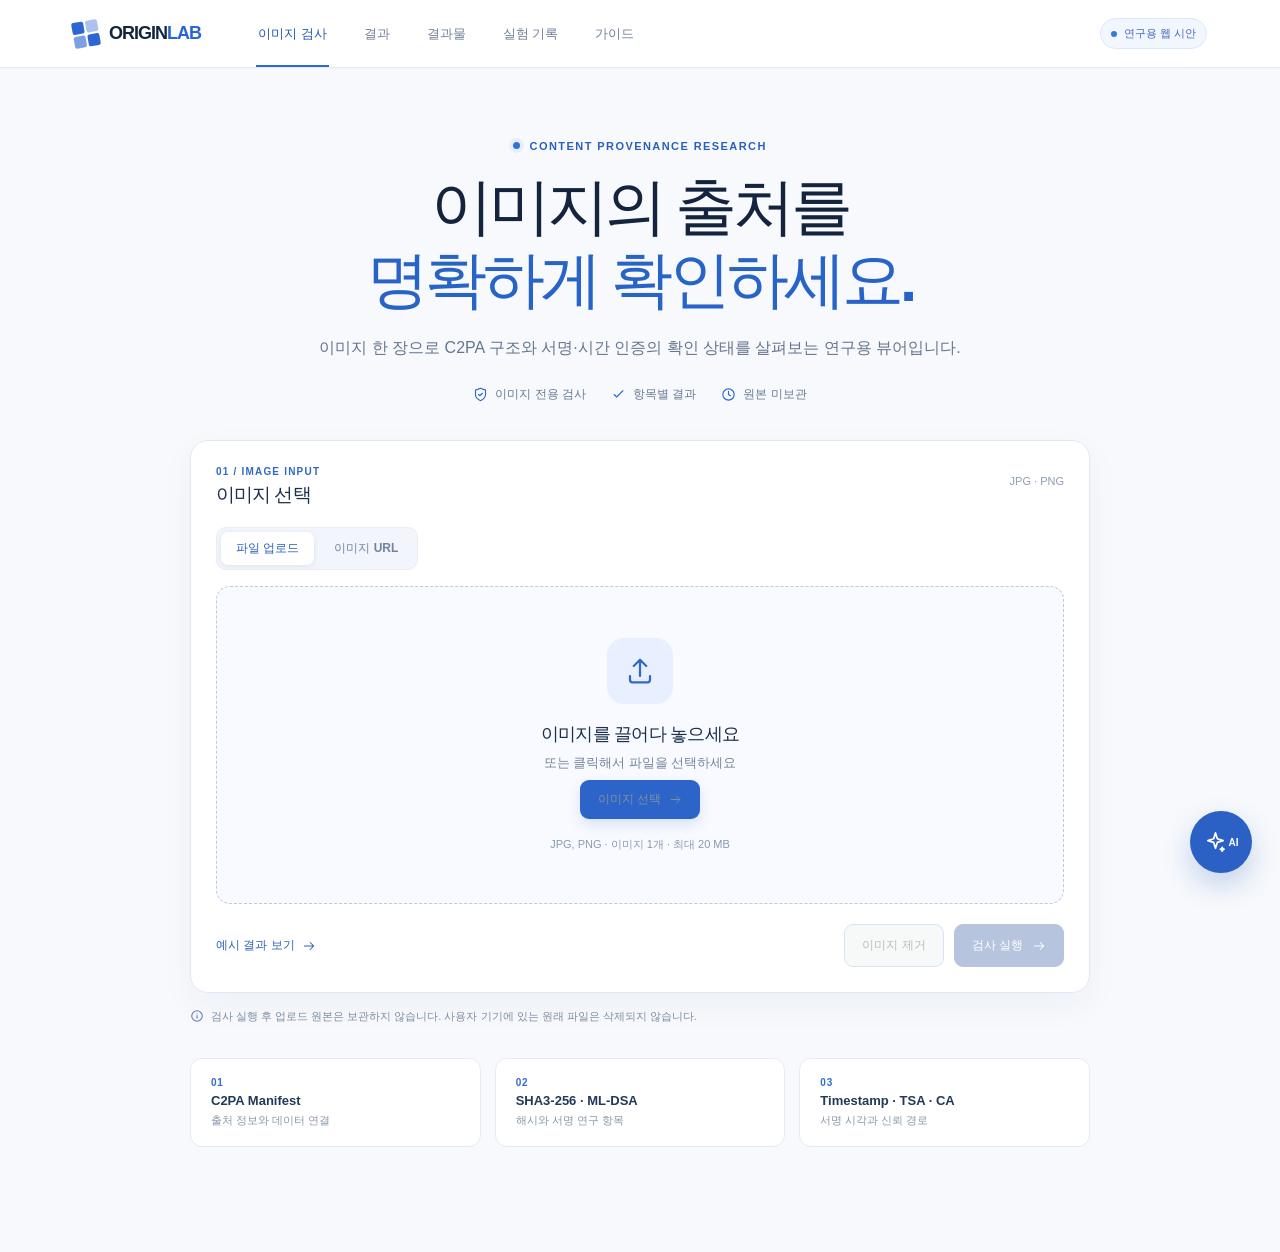
==== commit d7080d82: "feat: display Classic C2PA verification results" ====
--- a/frontend/index.html
+++ b/frontend/index.html
@@ -52,11 +52,11 @@
     <section class="view" id="view-home" data-view="home">
       <div class="home-intro"><div class="eyebrow"><span class="eyebrow-dot"></span> CONTENT PROVENANCE RESEARCH</div><h1>이미지의 출처를<br><em>명확하게 확인하세요.</em></h1><p>이미지 한 장으로 C2PA 구조와 서명·시간 인증의 확인 상태를 살펴보는 연구용 뷰어입니다.</p><div class="hero-points"><span><svg><use href="#i-shield"/></svg>이미지 전용 검사</span><span><svg><use href="#i-check"/></svg>항목별 결과</span><span><svg><use href="#i-clock"/></svg>원본 미보관</span></div></div>
       <section class="upload-card" aria-labelledby="uploadHeading">
-        <div class="card-top"><div><span class="step-label">01 / IMAGE INPUT</span><h2 id="uploadHeading">이미지 선택</h2></div><span class="file-types">JPG · PNG · WebP · AVIF</span></div>
+        <div class="card-top"><div><span class="step-label">01 / IMAGE INPUT</span><h2 id="uploadHeading">이미지 선택</h2></div><span class="file-types">JPG · PNG</span></div>
         <div class="input-tabs" role="group" aria-label="이미지 입력 방식"><button type="button" class="is-active" data-input-mode="file" aria-pressed="true">파일 업로드</button><button type="button" data-input-mode="url" aria-pressed="false">이미지 URL</button></div>
-        <input class="sr-only" id="fileInput" type="file" accept="image/jpeg,image/png,image/webp,image/avif" />
+        <input class="sr-only" id="fileInput" type="file" accept="image/jpeg,image/png" />
         <div id="dropzone" class="dropzone" role="button" tabindex="0" aria-label="이미지 파일 선택 또는 드래그 앤 드롭">
-          <div id="uploadEmpty" class="upload-empty"><span class="upload-icon"><svg><use href="#i-upload"/></svg></span><strong>이미지를 끌어다 놓으세요</strong><span>또는 클릭해서 파일을 선택하세요</span><span class="upload-choose">이미지 선택 <svg><use href="#i-arrow"/></svg></span><small>JPG, PNG, WebP, AVIF · 이미지 1개 · 최대 20 MB</small></div>
+          <div id="uploadEmpty" class="upload-empty"><span class="upload-icon"><svg><use href="#i-upload"/></svg></span><strong>이미지를 끌어다 놓으세요</strong><span>또는 클릭해서 파일을 선택하세요</span><span class="upload-choose">이미지 선택 <svg><use href="#i-arrow"/></svg></span><small>JPG, PNG · 이미지 1개 · 최대 20 MB</small></div>
           <div id="uploadSelected" class="upload-selected" hidden><img id="uploadPreview" alt="선택한 이미지 미리보기" /><div class="selected-file"><svg><use href="#i-image"/></svg><div><strong id="selectedName">—</strong><span id="selectedMeta">—</span></div></div></div>
         </div>
         <div id="urlInputPanel" class="url-input-panel" hidden><span class="url-icon"><svg><use href="#i-image"/></svg></span><strong>이미지 주소를 입력하세요</strong><p>이미지 파일을 직접 가리키는 http 또는 https 주소를 사용할 수 있습니다.</p><div class="url-control"><label class="sr-only" for="urlInput">이미지 URL</label><input id="urlInput" type="url" inputmode="url" placeholder="https://example.com/image.jpg" autocomplete="off" /><button id="urlLoadButton" class="primary-button" type="button">이미지 불러오기 <svg><use href="#i-arrow"/></svg></button></div><small>사이트가 외부 접근을 제한하면 파일을 저장한 뒤 직접 선택해 주세요.</small></div>
@@ -77,14 +77,29 @@
 
     <section class="view" id="view-outputs" data-view="outputs" hidden>
       <div class="page-title archive-title"><div class="eyebrow">ALL RESULTS</div><h1>결과물</h1><p>실험 실행별 생성 파일과 결과 상태를 모아 봅니다. 실제 변환 파일은 연결 후 이곳에 표시됩니다.</p></div>
-      <div class="archive-toolbar"><label class="search-field"><span class="sr-only">결과물 검색</span><svg><use href="#i-file"/></svg><input id="outputSearch" type="search" placeholder="파일명, 기록 ID, 상태 검색" autocomplete="off" /></label><label class="select-field"><span class="sr-only">결과물 상태</span><select id="outputFilter"><option value="all">전체 상태</option><option value="pending">분석 대기</option><option value="demo">시연 데이터</option></select></label><label class="select-field"><span class="sr-only">결과물 정렬</span><select id="outputSort"><option value="newest">최신순</option><option value="oldest">오래된순</option><option value="name">파일명순</option></select></label><span id="outputCount" class="archive-count">0개 기록</span></div>
+      <div class="archive-toolbar"><label class="search-field"><span class="sr-only">결과물 검색</span><svg><use href="#i-file"/></svg><input id="outputSearch" type="search" placeholder="파일명, 기록 ID, 상태 검색" autocomplete="off" /></label><label class="select-field"><span class="sr-only">결과물 상태</span><select id="outputFilter">
+  <option value="all">전체 상태</option>
+  <option value="verified">검증 완료</option>
+  <option value="pending">분석 대기</option>
+  <option value="demo">시연 데이터</option>
+</select>
+
+</label><label class="select-field"><span class="sr-only">결과물 정렬</span><select id="outputSort"><option value="newest">최신순</option><option value="oldest">오래된순</option><option value="name">파일명순</option></select></label><span id="outputCount" class="archive-count">0개 기록</span></div>
       <div id="outputCards" class="output-grid" aria-live="polite"></div>
       <div id="outputEmpty" class="archive-empty" hidden><svg><use href="#i-file"/></svg><strong>표시할 결과물이 없습니다</strong><span>이미지를 검사하거나 다른 검색어를 입력해 주세요.</span></div>
     </section>
 
     <section class="view" id="view-history" data-view="history" hidden>
       <div class="page-title archive-title"><div class="eyebrow">EXPERIMENT LOG</div><h1>실험 기록</h1><p>원본 파일 없이 실행 시각, 이미지 정보, 결과 상태와 상세 근거만 보관합니다.</p></div>
-      <div class="archive-toolbar"><label class="search-field"><span class="sr-only">실험 기록 검색</span><svg><use href="#i-file"/></svg><input id="historySearch" type="search" placeholder="파일명, 기록 ID, 날짜, 상태 검색" autocomplete="off" /></label><label class="select-field"><span class="sr-only">실험 기록 상태</span><select id="historyFilter"><option value="all">전체 상태</option><option value="pending">분석 대기</option><option value="demo">시연 데이터</option></select></label><label class="select-field"><span class="sr-only">실험 기록 정렬</span><select id="historySort"><option value="newest">최신순</option><option value="oldest">오래된순</option><option value="name">파일명순</option></select></label><span id="historyCount" class="archive-count">0개 기록</span></div>
+      <div class="archive-toolbar"><label class="search-field"><span class="sr-only">실험 기록 검색</span><svg><use href="#i-file"/></svg><input id="historySearch" type="search" placeholder="파일명, 기록 ID, 날짜, 상태 검색" autocomplete="off" /></label><label class="select-field"><span class="sr-only">실험 기록 상태</span>
+      <select id="historyFilter">
+  <option value="all">전체 상태</option>
+  <option value="verified">검증 완료</option>
+  <option value="pending">분석 대기</option>
+  <option value="demo">시연 데이터</option>
+</select>
+      </label><label class="select-field"><span class="sr-only">실험 기록 정렬</span><select id="historySort"><option value="newest">최신순</option><option value="oldest">오래된순</option><option value="name">파일명순</option></select>
+        </label><span id="historyCount" class="archive-count">0개 기록</span></div>
       <div class="history-table-wrap"><div class="history-table" role="table" aria-label="실험 기록"><div class="history-head" role="row"><span role="columnheader">실행 시각</span><span role="columnheader">이미지</span><span role="columnheader">상태</span><span role="columnheader">결과물</span><span role="columnheader">상세</span></div><div id="historyRows" role="rowgroup"></div></div><div id="historyEmpty" class="archive-empty" hidden><svg><use href="#i-file"/></svg><strong>표시할 실험 기록이 없습니다</strong><span>이미지를 검사하거나 다른 검색어를 입력해 주세요.</span></div></div>
       <p class="archive-privacy"><svg><use href="#i-info"/></svg>이 프런트엔드 시안의 기록은 현재 브라우저에 저장됩니다. 이미지 원본과 미리보기는 저장하지 않습니다.</p>
     </section>
@@ -95,14 +110,216 @@
       <div class="detail-context"><span class="context-icon"><svg><use href="#i-image"/></svg></span><div><strong id="detailFileName">선택된 파일 없음</strong><span id="detailMode">분석 결과 대기</span><span id="detailRecordMeta">기록 없음</span></div><button id="exportRecordButton" class="light-button export-button" type="button" disabled>기록 JSON 저장</button></div>
       <nav class="detail-jump" aria-label="상세 결과 목차"><button type="button" data-jump="structureSection">구조</button><button type="button" data-jump="evidenceSection">검증 항목</button><button type="button" data-jump="manifestDataSection">Manifest 데이터</button></nav>
       <section class="surface structure-surface" id="structureSection" aria-labelledby="structureTitle"><div class="surface-heading"><div><strong id="structureTitle">Manifest 구조</strong><p>연구 대상의 연결 도식입니다. 선택한 파일에서 확인된 구조를 뜻하지 않습니다.</p></div><span class="structure-key">연구 구조</span></div><div class="manifest-root"><span class="node-mark">M</span><div><small>CONTENT CREDENTIALS</small><strong>Manifest</strong><span>이미지에 연결된 출처 정보</span></div></div><div class="tree-stem"></div><div class="structure-grid"><article class="structure-node"><span class="node-mark assertion">A</span><div><small>DATA</small><h3>Assertion</h3><p>이미지의 생성·편집 정보와 해시 참조</p><span class="node-token">SHA3-256 · 연구 항목</span></div></article><article class="structure-node"><span class="node-mark claim">C</span><div><small>RECORD</small><h3>Claim</h3><p>Assertion을 참조하는 기록</p><span class="node-token">참조·결합 관계 확인</span></div></article><article class="structure-node"><span class="node-mark signature">S</span><div><small>SIGNATURE</small><h3>Claim Signature</h3><p>Claim에 대한 전자서명과 검증</p><span class="node-token">ML-DSA · 연구 항목</span></div></article></div><div class="trust-path"><span class="path-heading">서명 시점과 신뢰 경로</span><div class="path-nodes"><div><span class="path-dot"></span><strong>Timestamp</strong><small>서명 시점</small></div><span class="path-arrow">→</span><div><span class="path-dot tsa"></span><strong>TSA</strong><small>시간 서명</small></div><span class="path-arrow">→</span><div><span class="path-dot ca"></span><strong>CA</strong><small>인증 경로</small></div></div></div></section>
-      <section class="surface evidence-surface" id="evidenceSection" aria-labelledby="evidenceTitle"><div class="surface-heading"><div><strong id="evidenceTitle">검증 항목별 근거</strong><p>검사 항목을 선택해 상태와 확인 대상을 살펴보세요.</p></div><span id="evidenceTag" class="evidence-tag">분석 대기</span></div><div class="check-toolbar"><span id="checkCount">6개 항목 · 분석 대기</span><div class="check-filters" role="group" aria-label="검증 항목 필터"><button type="button" class="is-active" data-check-filter="all" aria-pressed="true">전체</button><button type="button" data-check-filter="integrity" aria-pressed="false">무결성</button><button type="button" data-check-filter="signature" aria-pressed="false">서명</button><button type="button" data-check-filter="trust" aria-pressed="false">시간·신뢰</button></div></div><div class="evidence-table" role="table" aria-label="검증 항목별 근거"><div class="table-head" role="row"><span role="columnheader">항목</span><span role="columnheader">확인 내용</span><span role="columnheader">결과</span></div><div class="table-row" role="row" data-check="integrity"><strong role="cell">Manifest</strong><span role="cell">출처 정보와 이미지 연결</span><em role="cell" id="evidenceManifest">미실행</em></div><div class="table-row" role="row" data-check="integrity"><strong role="cell">Assertion</strong><span role="cell">SHA3-256 해시 참조</span><em role="cell" id="evidenceAssertion">미실행</em></div><div class="table-row" role="row" data-check="integrity"><strong role="cell">Claim</strong><span role="cell">Assertion 참조 관계</span><em role="cell" id="evidenceClaim">미실행</em></div><div class="table-row" role="row" data-check="signature"><strong role="cell">Claim Signature</strong><span role="cell">ML-DSA 서명</span><em role="cell" id="evidenceSignature">미실행</em></div><div class="table-row" role="row" data-check="trust"><strong role="cell">Timestamp</strong><span role="cell">TSA 응답과 시간 정보</span><em role="cell" id="evidenceTimestamp">미실행</em></div><div class="table-row" role="row" data-check="trust"><strong role="cell">TSA · CA</strong><span role="cell">인증서 용도와 신뢰 경로</span><em role="cell" id="evidenceTrust">미실행</em></div></div></section>
-      <section class="surface manifest-data-surface" id="manifestDataSection" aria-labelledby="manifestDataTitle"><div class="surface-heading"><div><strong id="manifestDataTitle">Manifest 데이터</strong><p>실제 분석 결과가 연결되면 추출된 원본 데이터와 생성·편집 이력을 여기에 표시합니다.</p></div><span class="evidence-tag">데이터 대기</span></div><div class="manifest-empty"><svg><use href="#i-file"/></svg><strong>표시할 Manifest 데이터가 없습니다</strong><span>현재는 파일 자체를 분석하지 않습니다. 위 구조는 연구용 도식이며 실제 추출 결과가 아닙니다.</span></div></section>
-      <p class="research-note"><svg><use href="#i-info"/></svg>SHA-3와 ML-DSA는 이 연구의 확장 항목입니다. 현행 C2PA 2.4의 허용 알고리즘으로 표시하지 않습니다. <a href="https://spec.c2pa.org/specifications/specifications/2.4/specs/ContentCredentials.html" target="_blank" rel="noopener noreferrer">규격 확인 ↗</a></p>
-    </section>
+      <section
+  class="surface evidence-surface"
+  id="evidenceSection"
+  aria-labelledby="evidenceTitle"
+>
+  <div class="surface-heading">
+    <div>
+      <strong id="evidenceTitle">검증 항목별 근거</strong>
+      <p>
+        Classic C2PA SDK가 확인한 Manifest, Assertion, Claim 서명 및
+        신뢰 상태를 표시합니다.
+      </p>
+    </div>
+
+    <span id="evidenceTag" class="evidence-tag">
+      분석 대기
+    </span>
+  </div>
+
+  <div class="check-toolbar">
+    <span id="checkCount">6개 항목 · 분석 대기</span>
+
+    <div
+      class="check-filters"
+      role="group"
+      aria-label="검증 항목 필터"
+    >
+      <button
+        type="button"
+        class="is-active"
+        data-check-filter="all"
+        aria-pressed="true"
+      >
+        전체
+      </button>
+
+      <button
+        type="button"
+        data-check-filter="integrity"
+        aria-pressed="false"
+      >
+        무결성
+      </button>
+
+      <button
+        type="button"
+        data-check-filter="signature"
+        aria-pressed="false"
+      >
+        서명
+      </button>
+
+      <button
+        type="button"
+        data-check-filter="trust"
+        aria-pressed="false"
+      >
+        시간·신뢰
+      </button>
+    </div>
+  </div>
+
+  <div
+    class="evidence-table"
+    role="table"
+    aria-label="검증 항목별 근거"
+  >
+    <div class="table-head" role="row">
+      <span role="columnheader">항목</span>
+      <span role="columnheader">확인 내용</span>
+      <span role="columnheader">결과</span>
+    </div>
+
+    <div
+      class="table-row"
+      role="row"
+      data-check="integrity"
+    >
+      <strong role="cell">Manifest</strong>
+      <span role="cell">이미지 내부 C2PA Manifest 존재 여부</span>
+      <em role="cell" id="evidenceManifest">미실행</em>
+    </div>
+
+    <div
+      class="table-row"
+      role="row"
+      data-check="integrity"
+    >
+      <strong role="cell">Assertion</strong>
+      <span role="cell">Classic C2PA Assertion 및 Hard Binding</span>
+      <em role="cell" id="evidenceAssertion">미실행</em>
+    </div>
+
+    <div
+      class="table-row"
+      role="row"
+      data-check="integrity"
+    >
+      <strong role="cell">Claim</strong>
+      <span role="cell">Claim과 Assertion의 참조 관계</span>
+      <em role="cell" id="evidenceClaim">미실행</em>
+    </div>
+
+    <div
+      class="table-row"
+      role="row"
+      data-check="signature"
+    >
+      <strong role="cell">Claim Signature</strong>
+      <span role="cell">현재 C2PA Claim 서명의 유효성</span>
+      <em role="cell" id="evidenceSignature">미실행</em>
+    </div>
+
+    <div
+      class="table-row"
+      role="row"
+      data-check="trust"
+    >
+      <strong role="cell">Timestamp</strong>
+      <span role="cell">서명 시각과 타임스탬프 검증 결과</span>
+      <em role="cell" id="evidenceTimestamp">미실행</em>
+    </div>
+
+    <div
+      class="table-row"
+      role="row"
+      data-check="trust"
+    >
+      <strong role="cell">인증서 신뢰</strong>
+      <span role="cell">서명 인증서의 신뢰 여부</span>
+      <em role="cell" id="evidenceTrust">미실행</em>
+    </div>
+  </div>
+</section>
+     <section
+  class="surface manifest-data-surface"
+  id="manifestDataSection"
+  aria-labelledby="manifestDataTitle"
+>
+  <div class="surface-heading">
+    <div>
+      <strong id="manifestDataTitle">Manifest 데이터</strong>
+
+      <p>
+        c2pa-python SDK가 이미지에서 읽고 검증한
+        Classic C2PA Manifest Store입니다.
+      </p>
+    </div>
+
+    <span
+      id="manifestDataTag"
+      class="evidence-tag"
+    >
+      데이터 대기
+    </span>
+  </div>
+
+  <div
+    id="manifestEmpty"
+    class="manifest-empty"
+  >
+    <svg>
+      <use href="#i-file"/>
+    </svg>
+
+    <strong>표시할 Manifest 데이터가 없습니다</strong>
+
+    <span>
+      이미지를 검사하면 SDK가 읽은 Manifest JSON이 여기에 표시됩니다.
+      C2PA 정보가 없는 이미지에서는 Manifest 없음으로 표시됩니다.
+    </span>
+  </div>
+
+  <pre
+    id="manifestJson"
+    class="manifest-json"
+    aria-label="Classic C2PA Manifest JSON"
+    tabindex="0"
+    hidden
+  ></pre>
+</section>
+<p class="research-note">
+  <svg><use href="#i-info"/></svg>
+
+  현재 화면은 공식 C2PA SDK가 반환한 Classic C2PA 검증 결과를 표시합니다.
+  SHA3-256 기반 PQ Claim과 ML-DSA 서명·검증은 이후 추가할 연구 확장
+  항목이며, 현재 Classic C2PA 결과와 구분해 표시합니다.
+
+  <a
+    href="https://spec.c2pa.org/specifications/specifications/2.4/specs/ContentCredentials.html"
+    target="_blank"
+    rel="noopener noreferrer"
+  >
+    규격 확인 ↗
+  </a>
+</p>
+   </section>
     <section class="view resource-view" id="view-guide" data-view="guide" hidden>
       <div class="resource-hero"><div class="eyebrow">ORIGIN LAB / GUIDE</div><h1>이미지 검증 사용 가이드</h1><p>파일을 넣은 뒤 어떤 상태를 먼저 보고, 어떤 근거를 확인해야 하는지 한눈에 정리했습니다.</p></div>
-      <div class="guide-callout"><svg><use href="#i-info"/></svg><div><strong>현재는 연구용 프런트엔드입니다.</strong><span>이미지 크기와 실행 기록을 남기지만 C2PA 판정은 아직 수행하지 않습니다. 화면의 ‘분석 대기’를 성공 또는 실패로 해석하지 마세요.</span></div></div>
-      <section class="resource-section"><div class="resource-heading"><span>01 / WORKFLOW</span><h2>검사 화면 사용 순서</h2></div><div class="guide-steps"><article><b>1</b><h3>이미지 선택</h3><p>JPG·PNG·WebP·AVIF 파일을 넣거나 이미지 URL을 입력합니다. 검사 실행 전까지 미리볼 수 있습니다.</p></article><article><b>2</b><h3>상태 확인</h3><p>결과 화면에서 서명자, 무결성, AI 생성 선언과 주요 검증 항목의 상태를 확인합니다.</p></article><article><b>3</b><h3>근거 살펴보기</h3><p>상세 결과에서 Manifest 연결 구조, 항목별 상태, 출처 데이터를 보고 기록을 저장합니다.</p></article></div></section>
+      <div class="guide-callout"><svg><use href="#i-info"/></svg><div>
+
+        <strong>Classic C2PA 검증 단계입니다.</strong>
+
+<span>
+  현재 백엔드는 공식 c2pa-python SDK를 사용해 이미지의
+  Classic C2PA Manifest와 서명을 검사합니다.
+  SHA3-256 기반 PQ Claim과 ML-DSA 검증은 아직 결과에 포함하지 않습니다.
+</span>
+      </div></div>
+      <section class="resource-section"><div class="resource-heading"><span>01 / WORKFLOW</span><h2>검사 화면 사용 순서</h2></div><div class="guide-steps"><article><b>1</b><h3>이미지 선택</h3><p>JPG·PNG 파일을 넣거나 이미지 URL을 입력합니다. 검사 실행 전까지 미리볼 수 있습니다.</p></article><article><b>2</b><h3>상태 확인</h3><p>결과 화면에서 서명자, 무결성, AI 생성 선언과 주요 검증 항목의 상태를 확인합니다.</p></article><article><b>3</b><h3>근거 살펴보기</h3><p>상세 결과에서 Manifest 연결 구조, 항목별 상태, 출처 데이터를 보고 기록을 저장합니다.</p></article></div></section>
       <section class="resource-section"><div class="resource-heading"><span>02 / HOW TO READ</span><h2>결과 상태 읽는 법</h2><p>아래 상태는 분석 서버 연결 후 결과를 표시할 때 사용할 구분입니다.</p></div><div class="verdict-list"><div><span class="verdict-mark good">✓</span><strong>신뢰 확인</strong><p>서명과 파일 연결이 유효하고, 서명자의 신뢰 근거까지 확인된 상태입니다.</p></div><div><span class="verdict-mark neutral">●</span><strong>서명 유효 · 신뢰 미확인</strong><p>서명 자체는 유효하지만 서명자의 신뢰 상태를 별도로 판단해야 합니다.</p></div><div><span class="verdict-mark bad">!</span><strong>검증 실패</strong><p>검사 항목에 오류가 발견된 상태입니다. 상세 결과에서 실패한 항목과 이유를 확인합니다.</p></div><div><span class="verdict-mark empty">—</span><strong>Manifest 없음</strong><p>C2PA 정보가 보이지 않는 상태입니다. 이것만으로 이미지가 거짓이라고 판단할 수는 없습니다.</p></div><div><span class="verdict-mark waiting">…</span><strong>분석 대기</strong><p>아직 파일을 검증하지 않은 상태입니다. 현재 프런트엔드의 실제 기록은 여기에 해당합니다.</p></div></div></section>
       <section class="resource-section"><div class="resource-heading"><span>03 / RESEARCH GUIDELINES</span><h2>실험 가이드라인</h2><p>비교 가능한 기록을 남기고 결과를 과장하지 않기 위한 기준입니다.</p></div><div class="principle-grid"><article><strong>입력 조건 기록</strong><p>파일 형식과 크기, 촬영·편집·내보내기 조건을 함께 기록해 같은 조건에서 비교합니다.</p></article><article><strong>검증 상태 분리</strong><p>Manifest 존재, 무결성, 서명, 신뢰 상태를 각각 표시합니다. 미검사 항목은 성공으로 표시하지 않습니다.</p></article><article><strong>알고리즘 명시</strong><p>기본 C2PA와 SHA3-256·ML-DSA 연구 확장을 구분하고, 판정에 사용된 알고리즘을 결과에 남깁니다.</p></article></div></section>
       <section class="resource-section"><div class="resource-heading"><span>04 / QUESTIONS</span><h2>자주 확인하는 내용</h2></div><div class="guide-faq"><details><summary>C2PA 정보가 없으면 조작된 이미지인가요?</summary><p>아닙니다. 파일을 만든 기기나 편집·공유 과정에서 출처 정보가 기록되지 않았거나 제거되었을 수 있습니다.</p></details><details><summary>AI 생성 선언은 AI 탐지 결과인가요?</summary><p>아닙니다. Manifest에 기록된 선언을 보여주는 것입니다. 선언이 없다고 사람이 만든 이미지라고 확정할 수도 없습니다.</p></details><details><summary>‘신뢰 확인’이면 이미지 내용도 사실인가요?</summary><p>아닙니다. 출처 기록과 서명 검증은 이미지 속 장면의 사실 여부를 직접 증명하지 않습니다.</p></details><details><summary>왜 원본 이미지는 기록에 남지 않나요?</summary><p>검사 실행 후 브라우저 화면의 파일 참조와 미리보기를 해제하도록 설계했습니다. 기록에는 파일 정보와 상태만 남깁니다.</p></details></div></section>
@@ -118,7 +335,8 @@
     </section>
 
     <section class="view resource-view" id="view-code" data-view="code" hidden>
-      <div class="resource-hero"><div class="eyebrow">ORIGIN LAB / DEVELOPERS</div><h1>개발 예제</h1><p>실제 검증 엔진을 연결할 때 참고할 수 있는 짧은 예제입니다. 현재 이 웹 시안에 검증 엔진이 연결된 것은 아닙니다.</p></div>
+      <div class="resource-hero"><div class="eyebrow">ORIGIN LAB / DEVELOPERS</div><h1>개발 예제</h1><p> 현재 웹 화면은 FastAPI 백엔드를 통해 공식 c2pa-python SDK와 연결됩니다.
+  아래 예제는 Classic C2PA Manifest를 읽는 방식과 API 연결 구조를 설명합니다.</p></div>
       <div class="guide-callout"><svg><use href="#i-info"/></svg><div><strong>실행 전 확인</strong><span>아래 브라우저 예제는 공식 오픈소스 패키지를 설치한 개발 환경에서 사용합니다. 연구 중인 SHA3-256·ML-DSA 확장은 별도 구현과 적합성 검토가 필요합니다.</span></div></div>
       <section class="resource-section code-section"><div class="resource-heading"><span>01 / BROWSER</span><h2>브라우저에서 Manifest 읽기</h2><p><code>npm install @contentauth/c2pa-web</code> 설치 후 Vite 환경에서 실행합니다. 공식 <a href="https://github.com/contentauth/c2pa-js/blob/main/packages/c2pa-web/README.md" target="_blank" rel="noopener noreferrer">@contentauth/c2pa-web 문서</a>의 Reader 흐름을 바탕으로 작성했습니다.</p></div><div class="code-card"><div class="code-card-head"><span>JavaScript · 읽기 예제</span><button type="button" data-copy-code="browserExample">코드 복사</button></div><pre><code id="browserExample">import { createC2pa, Reader } from '@contentauth/c2pa-web';
 import wasmUrl from '@contentauth/c2pa-web/resources/c2pa.wasm?url';
--- a/frontend/styles.css
+++ b/frontend/styles.css
@@ -239,3 +239,30 @@
 .trust-statement{max-width:810px;margin:36px 0 23px}.trust-statement strong{display:block;color:#1e3655;font-size:21px;letter-spacing:-.035em}.trust-statement p{color:#71849d;font-size:13px;line-height:1.8;margin:11px 0 0}.trust-promise{display:grid;grid-template-columns:repeat(3,minmax(0,1fr));gap:13px}.trust-promise>div{display:flex;align-items:flex-start;flex-direction:column;padding:22px;background:#fff;border:1px solid #e1e8f2;border-radius:12px}.trust-promise svg{width:22px;height:22px;color:#346dce;margin-bottom:18px}.trust-promise strong{color:#25405f;font-size:14px}.trust-promise span{color:#8495a9;font-size:11px;line-height:1.5;margin-top:5px}.trust-note{margin:20px 0 0;padding:14px 17px;border-left:3px solid #a6bcdd;background:#f1f5fb;color:#7185a0;font-size:11px;line-height:1.7}
 @media(max-width:900px){.device-grid{grid-template-columns:repeat(2,minmax(0,1fr))}.directory-toolbar .archive-count{width:100%;text-align:right}.guide-steps article{min-height:195px}}
 @media(max-width:600px){.resource-nav{top:76px}.resource-nav-inner{padding:0 16px;gap:21px}.resource-nav button{font-size:11px;padding:11px 1px}.resource-view{padding-top:0}.resource-hero{margin-bottom:18px}.resource-hero h1{font-size:30px}.resource-hero p{font-size:12px}.guide-callout,.directory-note{padding:14px;font-size:11px}.resource-section{margin-top:30px}.resource-heading h2{font-size:19px}.guide-steps,.principle-grid,.resource-links,.trust-promise,.device-grid{grid-template-columns:1fr}.guide-steps article{min-height:0;padding:19px}.guide-steps h3{margin-top:13px}.verdict-list{grid-template-columns:1fr}.directory-toolbar .search-field{max-width:none;min-width:100%;width:100%}.directory-filters{width:100%;overflow-x:auto;flex-wrap:nowrap;padding-bottom:2px}.directory-filters button{flex:none}.device-card{padding:18px}.device-card h2{margin-top:15px}.trust-hero{padding:29px 23px}.trust-hero h1{font-size:36px}.trust-hero p{font-size:13px}.trust-statement{margin:27px 0 18px}.trust-statement strong{font-size:19px}.code-card pre{padding:17px;font-size:11px}}
+#manifestJson {
+  max-height: 36rem;
+  overflow: auto;
+  padding: 1rem;
+  border-radius: 0.75rem;
+  background: #101827;
+  color: #dce8ff;
+  white-space: pre-wrap;
+  word-break: break-word;
+  font-family: Consolas, monospace;
+  font-size: 0.85rem;
+  line-height: 1.55;
+}
+.manifest-json {
+  max-height: 36rem;
+  overflow: auto;
+  margin: 0;
+  padding: 1rem;
+  border-radius: 0.75rem;
+  background: #101827;
+  color: #dce8ff;
+  white-space: pre-wrap;
+  word-break: break-word;
+  font-family: Consolas, "Courier New", monospace;
+  font-size: 0.85rem;
+  line-height: 1.55;
+}
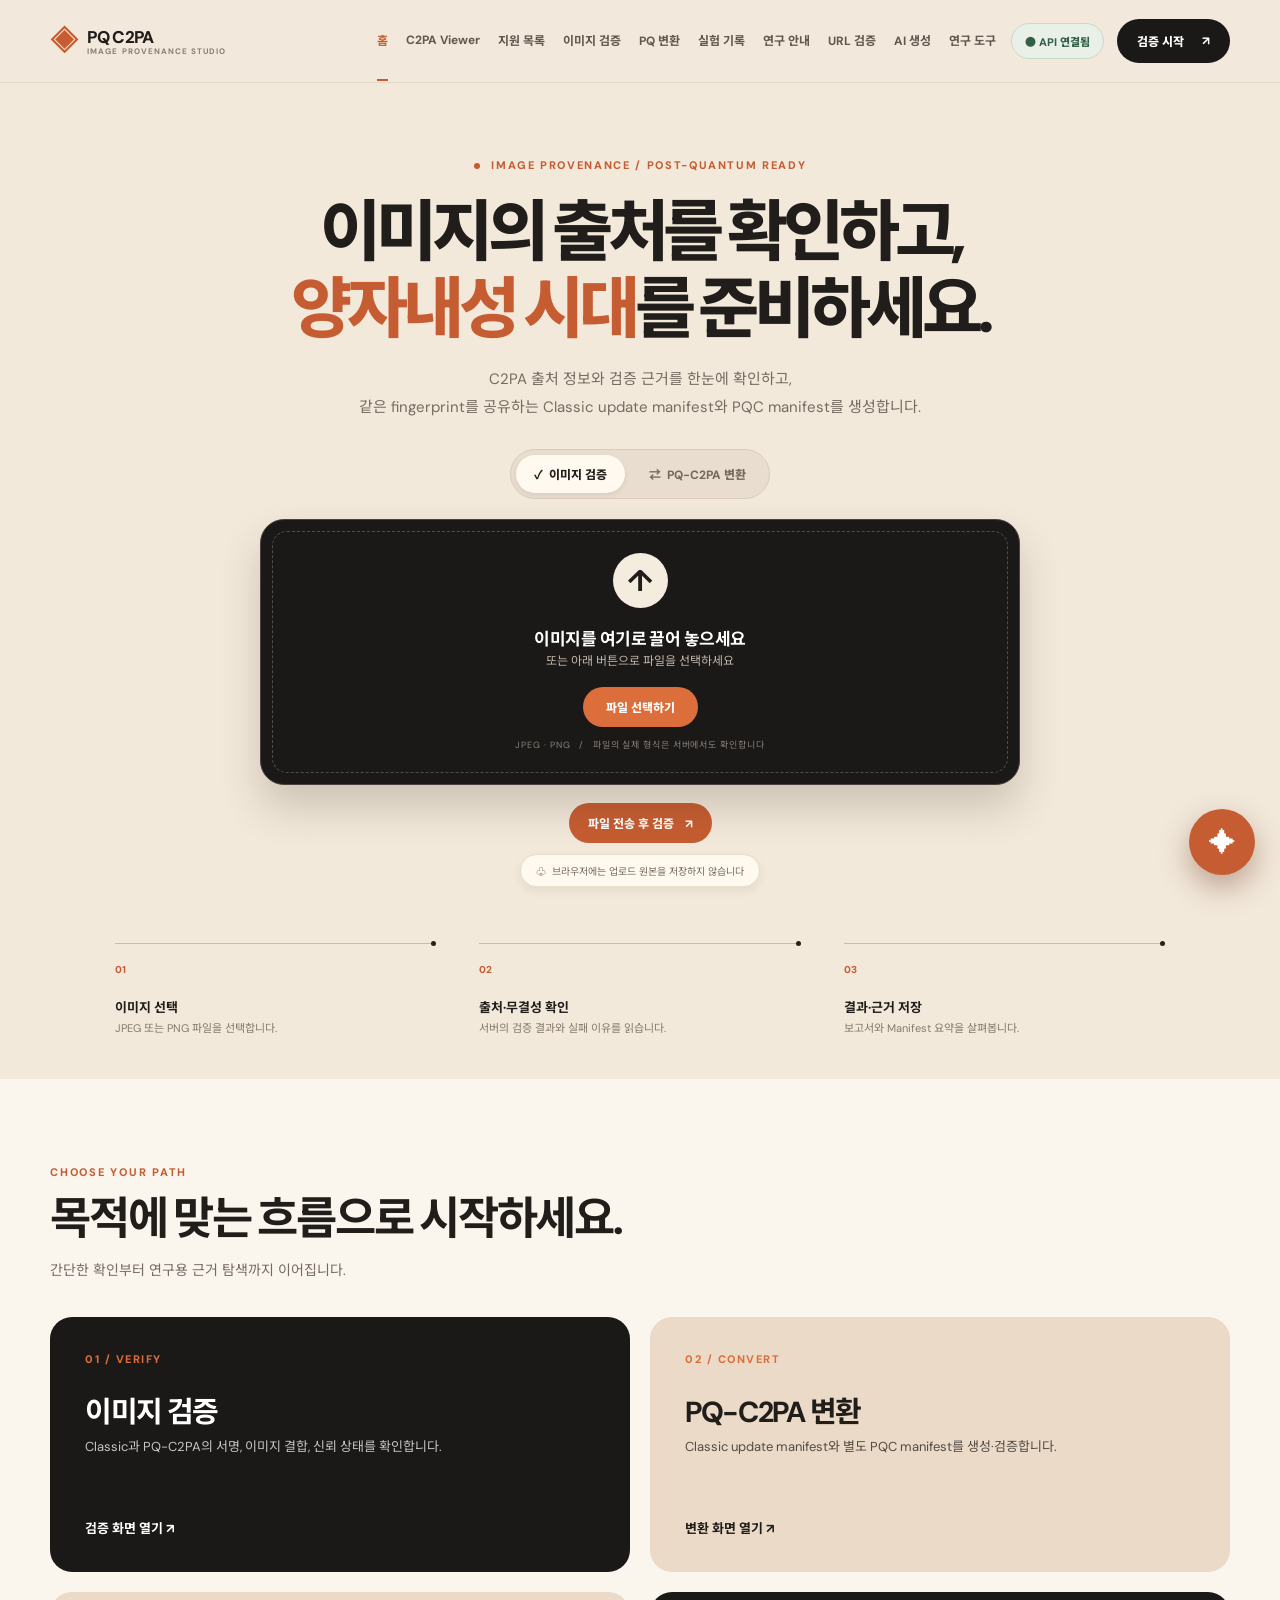
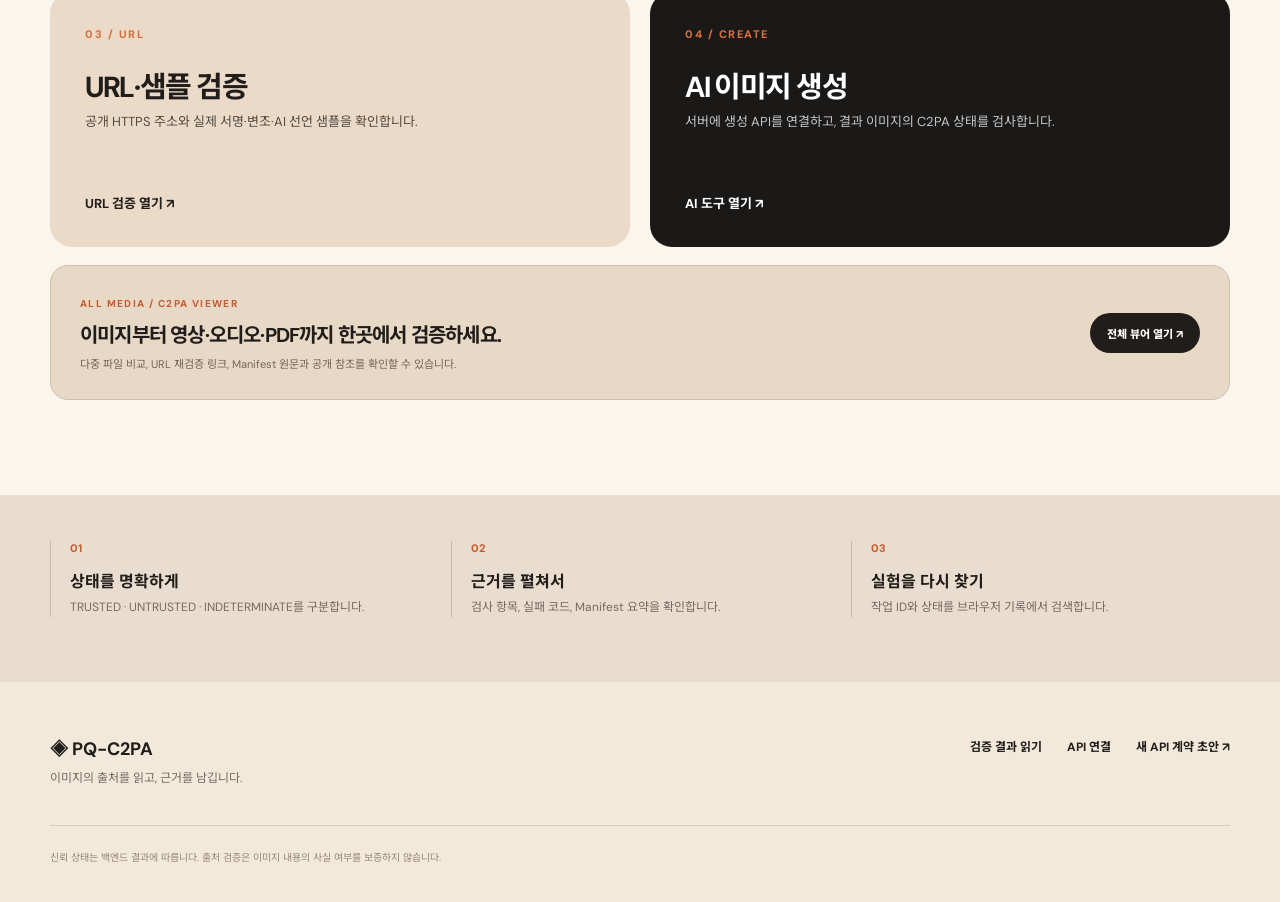
==== commit 9e2ec46c: "feat: integrate classic updates, timestamps, and AI summaries" ====
--- a/frontend/index.html
+++ b/frontend/index.html
@@ -1,381 +1,20 @@
 <!doctype html>
 <html lang="ko">
-<head>
-  <meta charset="UTF-8" />
-  <meta name="viewport" content="width=device-width, initial-scale=1" />
-  <meta name="theme-color" content="#f7f9fc" />
-  <meta name="description" content="이미지를 넣고 C2PA 구조와 연구 검증 결과를 확인하는 Origin Lab 웹 시안" />
-  <title>Origin Lab · 이미지 검증</title>
-  <link rel="icon" href="assets/favicon.svg" type="image/svg+xml" />
-  <link rel="stylesheet" href="styles.css" />
-  <script defer src="app.js"></script>
-  <script defer src="resources.js"></script>
-</head>
-<body>
-  <svg class="sprite" aria-hidden="true" xmlns="http://www.w3.org/2000/svg">
-    <symbol id="i-upload" viewBox="0 0 24 24"><path d="M12 16V3m0 0L7 8m5-5 5 5M4 16v3a2 2 0 0 0 2 2h12a2 2 0 0 0 2-2v-3"/></symbol>
-    <symbol id="i-image" viewBox="0 0 24 24"><rect x="3" y="3" width="18" height="18" rx="3"/><circle cx="8.5" cy="8.5" r="1.5"/><path d="m4 18 5-5 3 3 3-4 5 6"/></symbol>
-    <symbol id="i-arrow" viewBox="0 0 24 24"><path d="M4 12h16m-6-6 6 6-6 6"/></symbol>
-    <symbol id="i-back" viewBox="0 0 24 24"><path d="M20 12H4m6 6-6-6 6-6"/></symbol>
-    <symbol id="i-check" viewBox="0 0 24 24"><path d="m5 12 4 4L19 6"/></symbol>
-    <symbol id="i-close" viewBox="0 0 24 24"><path d="M5 5 19 19M19 5 5 19"/></symbol>
-    <symbol id="i-sparkle" viewBox="0 0 24 24"><path d="m12 2 1.9 6.1L20 10l-6.1 1.9L12 18l-1.9-6.1L4 10l6.1-1.9L12 2Zm7 15 .6 1.4L21 19l-1.4.6L19 21l-.6-1.4L17 19l1.4-.6L19 17Z"/></symbol>
-    <symbol id="i-info" viewBox="0 0 24 24"><circle cx="12" cy="12" r="9"/><path d="M12 11v5m0-8h.01"/></symbol>
-    <symbol id="i-file" viewBox="0 0 24 24"><path d="M5 2h9l5 5v14a1 1 0 0 1-1 1H5a1 1 0 0 1-1-1V3a1 1 0 0 1 1-1Zm9 0v6h5"/></symbol>
-    <symbol id="i-shield" viewBox="0 0 24 24"><path d="M12 22s8-4 8-10V5l-8-3-8 3v7c0 6 8 10 8 10Z"/><path d="m9 12 2 2 4-4"/></symbol>
-    <symbol id="i-clock" viewBox="0 0 24 24"><circle cx="12" cy="12" r="9"/><path d="M12 7v5l3 2"/></symbol>
-  </svg>
-
-  <header class="site-header">
-    <div class="header-inner">
-      <a class="brand" href="#home" aria-label="Origin Lab 처음으로"><span class="brand-symbol"><span></span><span></span><span></span><span></span></span><strong>ORIGIN<span>LAB</span></strong></a>
-      <nav class="header-nav" aria-label="주 메뉴">
-        <button class="nav-link is-active" type="button" data-nav="home" aria-current="page">이미지 검사</button>
-        <button class="nav-link" type="button" data-nav="result">결과</button>
-        <button class="nav-link" type="button" data-nav="outputs">결과물</button>
-        <button class="nav-link" type="button" data-nav="history">실험 기록</button>
-        <button class="nav-link" type="button" data-nav="guide">가이드</button>
-      </nav>
-      <span class="header-label"><span></span>연구용 웹 시안</span>
-    </div>
-  </header>
-  <nav id="resourceNav" class="resource-nav" aria-label="가이드 자료" hidden>
-    <div class="resource-nav-inner">
-      <button type="button" data-resource-nav="guide">사용 가이드</button>
-      <button type="button" data-resource-nav="devices">지원 기기·서비스</button>
-      <button type="button" data-resource-nav="code">개발 예제</button>
-      <button type="button" data-resource-nav="trust">신뢰 안내</button>
-    </div>
-  </nav>
-
-  <main>
-    <section class="view" id="view-home" data-view="home">
-      <div class="home-intro"><div class="eyebrow"><span class="eyebrow-dot"></span> CONTENT PROVENANCE RESEARCH</div><h1>이미지의 출처를<br><em>명확하게 확인하세요.</em></h1><p>이미지 한 장으로 C2PA 구조와 서명·시간 인증의 확인 상태를 살펴보는 연구용 뷰어입니다.</p><div class="hero-points"><span><svg><use href="#i-shield"/></svg>이미지 전용 검사</span><span><svg><use href="#i-check"/></svg>항목별 결과</span><span><svg><use href="#i-clock"/></svg>원본 미보관</span></div></div>
-      <section class="upload-card" aria-labelledby="uploadHeading">
-        <div class="card-top"><div><span class="step-label">01 / IMAGE INPUT</span><h2 id="uploadHeading">이미지 선택</h2></div><span class="file-types">JPG · PNG</span></div>
-        <div class="input-tabs" role="group" aria-label="이미지 입력 방식"><button type="button" class="is-active" data-input-mode="file" aria-pressed="true">파일 업로드</button><button type="button" data-input-mode="url" aria-pressed="false">이미지 URL</button></div>
-        <input class="sr-only" id="fileInput" type="file" accept="image/jpeg,image/png" />
-        <div id="dropzone" class="dropzone" role="button" tabindex="0" aria-label="이미지 파일 선택 또는 드래그 앤 드롭">
-          <div id="uploadEmpty" class="upload-empty"><span class="upload-icon"><svg><use href="#i-upload"/></svg></span><strong>이미지를 끌어다 놓으세요</strong><span>또는 클릭해서 파일을 선택하세요</span><span class="upload-choose">이미지 선택 <svg><use href="#i-arrow"/></svg></span><small>JPG, PNG · 이미지 1개 · 최대 20 MB</small></div>
-          <div id="uploadSelected" class="upload-selected" hidden><img id="uploadPreview" alt="선택한 이미지 미리보기" /><div class="selected-file"><svg><use href="#i-image"/></svg><div><strong id="selectedName">—</strong><span id="selectedMeta">—</span></div></div></div>
-        </div>
-        <div id="urlInputPanel" class="url-input-panel" hidden><span class="url-icon"><svg><use href="#i-image"/></svg></span><strong>이미지 주소를 입력하세요</strong><p>이미지 파일을 직접 가리키는 http 또는 https 주소를 사용할 수 있습니다.</p><div class="url-control"><label class="sr-only" for="urlInput">이미지 URL</label><input id="urlInput" type="url" inputmode="url" placeholder="https://example.com/image.jpg" autocomplete="off" /><button id="urlLoadButton" class="primary-button" type="button">이미지 불러오기 <svg><use href="#i-arrow"/></svg></button></div><small>사이트가 외부 접근을 제한하면 파일을 저장한 뒤 직접 선택해 주세요.</small></div>
-        <div class="upload-footer"><button id="sampleButton" class="link-button" type="button">예시 결과 보기 <svg><use href="#i-arrow"/></svg></button><div class="upload-actions"><button id="removeButton" class="light-button" type="button" disabled>이미지 제거</button><button id="inspectButton" class="primary-button" type="button" disabled>검사 실행 <svg><use href="#i-arrow"/></svg></button></div></div>
-      </section>
-      <p class="under-note"><svg><use href="#i-info"/></svg>검사 실행 후 업로드 원본은 보관하지 않습니다. 사용자 기기에 있는 원래 파일은 삭제되지 않습니다.</p>
-      <div class="scope-strip" aria-label="연구 확인 항목"><div><span>01</span><strong>C2PA Manifest</strong><small>출처 정보와 데이터 연결</small></div><div><span>02</span><strong>SHA3-256 · ML-DSA</strong><small>해시와 서명 연구 항목</small></div><div><span>03</span><strong>Timestamp · TSA · CA</strong><small>서명 시각과 신뢰 경로</small></div></div>
-    </section>
-
-    <section class="view" id="view-result" data-view="result" hidden>
-      <div class="page-back"><button type="button" data-go="home"><svg><use href="#i-back"/></svg>새 이미지 검사</button><span>RESULT / OVERVIEW</span></div>
-      <div class="page-title"><div class="eyebrow">IMAGE VERIFICATION</div><h1>검사 결과</h1><p>핵심 상태를 먼저 확인하고, 항목별 근거는 상세 화면에서 살펴보세요.</p></div>
-      <div id="resultBanner" class="result-banner"><span class="banner-icon"><svg><use href="#i-info"/></svg></span><div><span class="banner-label" id="bannerLabel">검증 상태</span><h2 id="bannerTitle">검사 기록이 없습니다</h2><p id="bannerText">이미지를 선택하고 검사를 실행해 주세요.</p></div><span id="bannerTag" class="banner-tag">대기</span></div>
-      <div class="result-facts" aria-label="핵심 확인 상태"><div><span>서명자</span><strong id="resultSigner">확인 전</strong><small>인증서 신원</small></div><div><span>데이터 무결성</span><strong id="resultIntegrity">확인 전</strong><small>이미지와 Claim 연결</small></div><div><span>AI 생성 선언</span><strong id="resultAiFlag">확인 전</strong><small>Manifest 내 선언</small></div></div>
-      <div class="overview-grid"><section class="surface image-surface"><div class="surface-heading"><strong>파일 정보</strong><span id="resultFileMeta">선택된 파일 없음</span></div><div class="image-stage"><div id="resultEmpty" class="image-empty"><svg><use href="#i-file"/></svg><strong id="resultEmptyTitle">결과 이미지가 없습니다</strong><span id="resultEmptyText">원본은 검사 후 보관하지 않습니다.</span></div></div><div class="image-caption"><strong id="resultFileName">—</strong><span><span id="resultImageDimensions">—</span> · <span id="resultFileSize">—</span></span></div></section><section class="surface summary-surface"><div class="surface-heading"><strong>검증 항목</strong><span>Manifest 기준</span></div><div class="summary-list"><div class="summary-item"><span class="summary-icon mint"><svg><use href="#i-file"/></svg></span><div><strong>Manifest</strong><small>C2PA 정보 존재 여부</small></div><span id="summaryManifest" class="summary-value">확인 전</span></div><div class="summary-item"><span class="summary-icon blue"><svg><use href="#i-image"/></svg></span><div><strong>Assertion · Claim</strong><small>데이터 연결과 해시</small></div><span id="summaryClaim" class="summary-value">확인 전</span></div><div class="summary-item"><span class="summary-icon violet"><svg><use href="#i-shield"/></svg></span><div><strong>Claim Signature</strong><small>서명과 검증 상태</small></div><span id="summarySignature" class="summary-value">확인 전</span></div><div class="summary-item"><span class="summary-icon amber"><svg><use href="#i-clock"/></svg></span><div><strong>Timestamp</strong><small>TSA · CA 신뢰 정보</small></div><span id="summaryTimestamp" class="summary-value">확인 전</span></div></div><button id="detailButton" class="detail-button" type="button">상세 결과와 근거 보기 <svg><use href="#i-arrow"/></svg></button></section></div>
-      <div class="result-links"><button type="button" data-go="outputs">전체 결과물 보기 <svg><use href="#i-arrow"/></svg></button><button type="button" data-go="history">실험 기록 보기 <svg><use href="#i-arrow"/></svg></button></div>
-    </section>
-
-    <section class="view" id="view-outputs" data-view="outputs" hidden>
-      <div class="page-title archive-title"><div class="eyebrow">ALL RESULTS</div><h1>결과물</h1><p>실험 실행별 생성 파일과 결과 상태를 모아 봅니다. 실제 변환 파일은 연결 후 이곳에 표시됩니다.</p></div>
-      <div class="archive-toolbar"><label class="search-field"><span class="sr-only">결과물 검색</span><svg><use href="#i-file"/></svg><input id="outputSearch" type="search" placeholder="파일명, 기록 ID, 상태 검색" autocomplete="off" /></label><label class="select-field"><span class="sr-only">결과물 상태</span><select id="outputFilter">
-  <option value="all">전체 상태</option>
-  <option value="verified">검증 완료</option>
-  <option value="pending">분석 대기</option>
-  <option value="demo">시연 데이터</option>
-</select>
-
-</label><label class="select-field"><span class="sr-only">결과물 정렬</span><select id="outputSort"><option value="newest">최신순</option><option value="oldest">오래된순</option><option value="name">파일명순</option></select></label><span id="outputCount" class="archive-count">0개 기록</span></div>
-      <div id="outputCards" class="output-grid" aria-live="polite"></div>
-      <div id="outputEmpty" class="archive-empty" hidden><svg><use href="#i-file"/></svg><strong>표시할 결과물이 없습니다</strong><span>이미지를 검사하거나 다른 검색어를 입력해 주세요.</span></div>
-    </section>
-
-    <section class="view" id="view-history" data-view="history" hidden>
-      <div class="page-title archive-title"><div class="eyebrow">EXPERIMENT LOG</div><h1>실험 기록</h1><p>원본 파일 없이 실행 시각, 이미지 정보, 결과 상태와 상세 근거만 보관합니다.</p></div>
-      <div class="archive-toolbar"><label class="search-field"><span class="sr-only">실험 기록 검색</span><svg><use href="#i-file"/></svg><input id="historySearch" type="search" placeholder="파일명, 기록 ID, 날짜, 상태 검색" autocomplete="off" /></label><label class="select-field"><span class="sr-only">실험 기록 상태</span>
-      <select id="historyFilter">
-  <option value="all">전체 상태</option>
-  <option value="verified">검증 완료</option>
-  <option value="pending">분석 대기</option>
-  <option value="demo">시연 데이터</option>
-</select>
-      </label><label class="select-field"><span class="sr-only">실험 기록 정렬</span><select id="historySort"><option value="newest">최신순</option><option value="oldest">오래된순</option><option value="name">파일명순</option></select>
-        </label><span id="historyCount" class="archive-count">0개 기록</span></div>
-      <div class="history-table-wrap"><div class="history-table" role="table" aria-label="실험 기록"><div class="history-head" role="row"><span role="columnheader">실행 시각</span><span role="columnheader">이미지</span><span role="columnheader">상태</span><span role="columnheader">결과물</span><span role="columnheader">상세</span></div><div id="historyRows" role="rowgroup"></div></div><div id="historyEmpty" class="archive-empty" hidden><svg><use href="#i-file"/></svg><strong>표시할 실험 기록이 없습니다</strong><span>이미지를 검사하거나 다른 검색어를 입력해 주세요.</span></div></div>
-      <p class="archive-privacy"><svg><use href="#i-info"/></svg>이 프런트엔드 시안의 기록은 현재 브라우저에 저장됩니다. 이미지 원본과 미리보기는 저장하지 않습니다.</p>
-    </section>
-
-    <section class="view" id="view-detail" data-view="detail" hidden>
-      <div class="page-back"><button type="button" data-go="result"><svg><use href="#i-back"/></svg>결과 요약으로</button><span>RESULT / DETAILS</span></div>
-      <div class="page-title"><div class="eyebrow">EVIDENCE & STRUCTURE</div><h1>상세 검증 결과</h1><p>그림의 구성 요소를 따라 Manifest 내부 정보와 서명·시간·신뢰 관계를 확인합니다.</p></div>
-      <div class="detail-context"><span class="context-icon"><svg><use href="#i-image"/></svg></span><div><strong id="detailFileName">선택된 파일 없음</strong><span id="detailMode">분석 결과 대기</span><span id="detailRecordMeta">기록 없음</span></div><button id="exportRecordButton" class="light-button export-button" type="button" disabled>기록 JSON 저장</button></div>
-      <nav class="detail-jump" aria-label="상세 결과 목차"><button type="button" data-jump="structureSection">구조</button><button type="button" data-jump="evidenceSection">검증 항목</button><button type="button" data-jump="manifestDataSection">Manifest 데이터</button></nav>
-      <section class="surface structure-surface" id="structureSection" aria-labelledby="structureTitle"><div class="surface-heading"><div><strong id="structureTitle">Manifest 구조</strong><p>연구 대상의 연결 도식입니다. 선택한 파일에서 확인된 구조를 뜻하지 않습니다.</p></div><span class="structure-key">연구 구조</span></div><div class="manifest-root"><span class="node-mark">M</span><div><small>CONTENT CREDENTIALS</small><strong>Manifest</strong><span>이미지에 연결된 출처 정보</span></div></div><div class="tree-stem"></div><div class="structure-grid"><article class="structure-node"><span class="node-mark assertion">A</span><div><small>DATA</small><h3>Assertion</h3><p>이미지의 생성·편집 정보와 해시 참조</p><span class="node-token">SHA3-256 · 연구 항목</span></div></article><article class="structure-node"><span class="node-mark claim">C</span><div><small>RECORD</small><h3>Claim</h3><p>Assertion을 참조하는 기록</p><span class="node-token">참조·결합 관계 확인</span></div></article><article class="structure-node"><span class="node-mark signature">S</span><div><small>SIGNATURE</small><h3>Claim Signature</h3><p>Claim에 대한 전자서명과 검증</p><span class="node-token">ML-DSA · 연구 항목</span></div></article></div><div class="trust-path"><span class="path-heading">서명 시점과 신뢰 경로</span><div class="path-nodes"><div><span class="path-dot"></span><strong>Timestamp</strong><small>서명 시점</small></div><span class="path-arrow">→</span><div><span class="path-dot tsa"></span><strong>TSA</strong><small>시간 서명</small></div><span class="path-arrow">→</span><div><span class="path-dot ca"></span><strong>CA</strong><small>인증 경로</small></div></div></div></section>
-      <section
-  class="surface evidence-surface"
-  id="evidenceSection"
-  aria-labelledby="evidenceTitle"
->
-  <div class="surface-heading">
-    <div>
-      <strong id="evidenceTitle">검증 항목별 근거</strong>
-      <p>
-        Classic C2PA SDK가 확인한 Manifest, Assertion, Claim 서명 및
-        신뢰 상태를 표시합니다.
-      </p>
-    </div>
-
-    <span id="evidenceTag" class="evidence-tag">
-      분석 대기
-    </span>
-  </div>
-
-  <div class="check-toolbar">
-    <span id="checkCount">6개 항목 · 분석 대기</span>
-
-    <div
-      class="check-filters"
-      role="group"
-      aria-label="검증 항목 필터"
-    >
-      <button
-        type="button"
-        class="is-active"
-        data-check-filter="all"
-        aria-pressed="true"
-      >
-        전체
-      </button>
-
-      <button
-        type="button"
-        data-check-filter="integrity"
-        aria-pressed="false"
-      >
-        무결성
-      </button>
-
-      <button
-        type="button"
-        data-check-filter="signature"
-        aria-pressed="false"
-      >
-        서명
-      </button>
-
-      <button
-        type="button"
-        data-check-filter="trust"
-        aria-pressed="false"
-      >
-        시간·신뢰
-      </button>
-    </div>
-  </div>
-
-  <div
-    class="evidence-table"
-    role="table"
-    aria-label="검증 항목별 근거"
-  >
-    <div class="table-head" role="row">
-      <span role="columnheader">항목</span>
-      <span role="columnheader">확인 내용</span>
-      <span role="columnheader">결과</span>
-    </div>
-
-    <div
-      class="table-row"
-      role="row"
-      data-check="integrity"
-    >
-      <strong role="cell">Manifest</strong>
-      <span role="cell">이미지 내부 C2PA Manifest 존재 여부</span>
-      <em role="cell" id="evidenceManifest">미실행</em>
-    </div>
-
-    <div
-      class="table-row"
-      role="row"
-      data-check="integrity"
-    >
-      <strong role="cell">Assertion</strong>
-      <span role="cell">Classic C2PA Assertion 및 Hard Binding</span>
-      <em role="cell" id="evidenceAssertion">미실행</em>
-    </div>
-
-    <div
-      class="table-row"
-      role="row"
-      data-check="integrity"
-    >
-      <strong role="cell">Claim</strong>
-      <span role="cell">Claim과 Assertion의 참조 관계</span>
-      <em role="cell" id="evidenceClaim">미실행</em>
-    </div>
-
-    <div
-      class="table-row"
-      role="row"
-      data-check="signature"
-    >
-      <strong role="cell">Claim Signature</strong>
-      <span role="cell">현재 C2PA Claim 서명의 유효성</span>
-      <em role="cell" id="evidenceSignature">미실행</em>
-    </div>
-
-    <div
-      class="table-row"
-      role="row"
-      data-check="trust"
-    >
-      <strong role="cell">Timestamp</strong>
-      <span role="cell">서명 시각과 타임스탬프 검증 결과</span>
-      <em role="cell" id="evidenceTimestamp">미실행</em>
-    </div>
-
-    <div
-      class="table-row"
-      role="row"
-      data-check="trust"
-    >
-      <strong role="cell">인증서 신뢰</strong>
-      <span role="cell">서명 인증서의 신뢰 여부</span>
-      <em role="cell" id="evidenceTrust">미실행</em>
-    </div>
-  </div>
-</section>
-     <section
-  class="surface manifest-data-surface"
-  id="manifestDataSection"
-  aria-labelledby="manifestDataTitle"
->
-  <div class="surface-heading">
-    <div>
-      <strong id="manifestDataTitle">Manifest 데이터</strong>
-
-      <p>
-        c2pa-python SDK가 이미지에서 읽고 검증한
-        Classic C2PA Manifest Store입니다.
-      </p>
-    </div>
-
-    <span
-      id="manifestDataTag"
-      class="evidence-tag"
-    >
-      데이터 대기
-    </span>
-  </div>
-
-  <div
-    id="manifestEmpty"
-    class="manifest-empty"
-  >
-    <svg>
-      <use href="#i-file"/>
-    </svg>
-
-    <strong>표시할 Manifest 데이터가 없습니다</strong>
-
-    <span>
-      이미지를 검사하면 SDK가 읽은 Manifest JSON이 여기에 표시됩니다.
-      C2PA 정보가 없는 이미지에서는 Manifest 없음으로 표시됩니다.
-    </span>
-  </div>
-
-  <pre
-    id="manifestJson"
-    class="manifest-json"
-    aria-label="Classic C2PA Manifest JSON"
-    tabindex="0"
-    hidden
-  ></pre>
-</section>
-<p class="research-note">
-  <svg><use href="#i-info"/></svg>
-
-  현재 화면은 공식 C2PA SDK가 반환한 Classic C2PA 검증 결과를 표시합니다.
-  SHA3-256 기반 PQ Claim과 ML-DSA 서명·검증은 이후 추가할 연구 확장
-  항목이며, 현재 Classic C2PA 결과와 구분해 표시합니다.
-
-  <a
-    href="https://spec.c2pa.org/specifications/specifications/2.4/specs/ContentCredentials.html"
-    target="_blank"
-    rel="noopener noreferrer"
-  >
-    규격 확인 ↗
-  </a>
-</p>
-   </section>
-    <section class="view resource-view" id="view-guide" data-view="guide" hidden>
-      <div class="resource-hero"><div class="eyebrow">ORIGIN LAB / GUIDE</div><h1>이미지 검증 사용 가이드</h1><p>파일을 넣은 뒤 어떤 상태를 먼저 보고, 어떤 근거를 확인해야 하는지 한눈에 정리했습니다.</p></div>
-      <div class="guide-callout"><svg><use href="#i-info"/></svg><div>
-
-        <strong>Classic C2PA 검증 단계입니다.</strong>
-
-<span>
-  현재 백엔드는 공식 c2pa-python SDK를 사용해 이미지의
-  Classic C2PA Manifest와 서명을 검사합니다.
-  SHA3-256 기반 PQ Claim과 ML-DSA 검증은 아직 결과에 포함하지 않습니다.
-</span>
-      </div></div>
-      <section class="resource-section"><div class="resource-heading"><span>01 / WORKFLOW</span><h2>검사 화면 사용 순서</h2></div><div class="guide-steps"><article><b>1</b><h3>이미지 선택</h3><p>JPG·PNG 파일을 넣거나 이미지 URL을 입력합니다. 검사 실행 전까지 미리볼 수 있습니다.</p></article><article><b>2</b><h3>상태 확인</h3><p>결과 화면에서 서명자, 무결성, AI 생성 선언과 주요 검증 항목의 상태를 확인합니다.</p></article><article><b>3</b><h3>근거 살펴보기</h3><p>상세 결과에서 Manifest 연결 구조, 항목별 상태, 출처 데이터를 보고 기록을 저장합니다.</p></article></div></section>
-      <section class="resource-section"><div class="resource-heading"><span>02 / HOW TO READ</span><h2>결과 상태 읽는 법</h2><p>아래 상태는 분석 서버 연결 후 결과를 표시할 때 사용할 구분입니다.</p></div><div class="verdict-list"><div><span class="verdict-mark good">✓</span><strong>신뢰 확인</strong><p>서명과 파일 연결이 유효하고, 서명자의 신뢰 근거까지 확인된 상태입니다.</p></div><div><span class="verdict-mark neutral">●</span><strong>서명 유효 · 신뢰 미확인</strong><p>서명 자체는 유효하지만 서명자의 신뢰 상태를 별도로 판단해야 합니다.</p></div><div><span class="verdict-mark bad">!</span><strong>검증 실패</strong><p>검사 항목에 오류가 발견된 상태입니다. 상세 결과에서 실패한 항목과 이유를 확인합니다.</p></div><div><span class="verdict-mark empty">—</span><strong>Manifest 없음</strong><p>C2PA 정보가 보이지 않는 상태입니다. 이것만으로 이미지가 거짓이라고 판단할 수는 없습니다.</p></div><div><span class="verdict-mark waiting">…</span><strong>분석 대기</strong><p>아직 파일을 검증하지 않은 상태입니다. 현재 프런트엔드의 실제 기록은 여기에 해당합니다.</p></div></div></section>
-      <section class="resource-section"><div class="resource-heading"><span>03 / RESEARCH GUIDELINES</span><h2>실험 가이드라인</h2><p>비교 가능한 기록을 남기고 결과를 과장하지 않기 위한 기준입니다.</p></div><div class="principle-grid"><article><strong>입력 조건 기록</strong><p>파일 형식과 크기, 촬영·편집·내보내기 조건을 함께 기록해 같은 조건에서 비교합니다.</p></article><article><strong>검증 상태 분리</strong><p>Manifest 존재, 무결성, 서명, 신뢰 상태를 각각 표시합니다. 미검사 항목은 성공으로 표시하지 않습니다.</p></article><article><strong>알고리즘 명시</strong><p>기본 C2PA와 SHA3-256·ML-DSA 연구 확장을 구분하고, 판정에 사용된 알고리즘을 결과에 남깁니다.</p></article></div></section>
-      <section class="resource-section"><div class="resource-heading"><span>04 / QUESTIONS</span><h2>자주 확인하는 내용</h2></div><div class="guide-faq"><details><summary>C2PA 정보가 없으면 조작된 이미지인가요?</summary><p>아닙니다. 파일을 만든 기기나 편집·공유 과정에서 출처 정보가 기록되지 않았거나 제거되었을 수 있습니다.</p></details><details><summary>AI 생성 선언은 AI 탐지 결과인가요?</summary><p>아닙니다. Manifest에 기록된 선언을 보여주는 것입니다. 선언이 없다고 사람이 만든 이미지라고 확정할 수도 없습니다.</p></details><details><summary>‘신뢰 확인’이면 이미지 내용도 사실인가요?</summary><p>아닙니다. 출처 기록과 서명 검증은 이미지 속 장면의 사실 여부를 직접 증명하지 않습니다.</p></details><details><summary>왜 원본 이미지는 기록에 남지 않나요?</summary><p>검사 실행 후 브라우저 화면의 파일 참조와 미리보기를 해제하도록 설계했습니다. 기록에는 파일 정보와 상태만 남깁니다.</p></details></div></section>
-      <section class="resource-section"><div class="resource-heading"><span>MORE / RESOURCES</span><h2>더 살펴보기</h2></div><div class="resource-links"><button type="button" data-go="devices"><strong>지원 기기·서비스</strong><span>어떤 기기와 앱이 출처 정보를 다루는지 보기 →</span></button><button type="button" data-go="code"><strong>개발 예제</strong><span>공식 도구를 이용한 읽기 예제와 연동 형식 →</span></button><button type="button" data-go="trust"><strong>신뢰 안내</strong><span>우리 연구의 검증 가능성에 대한 안내 →</span></button></div></section>
-    </section>
-
-    <section class="view resource-view" id="view-devices" data-view="devices" hidden>
-      <div class="resource-hero"><div class="eyebrow">ORIGIN LAB / DIRECTORY</div><h1>지원 기기·서비스</h1><p>출처 정보가 적용되는 기기와 서비스를 찾아보세요. 기능은 촬영 모드·앱 버전·펌웨어·내보내기 방식에 따라 달라질 수 있습니다.</p></div>
-      <div class="directory-note"><svg><use href="#i-info"/></svg><span><a href="https://c2paviewer.com/supported-devices" target="_blank" rel="noopener noreferrer">C2PA Viewer 지원 목록</a>의 2026년 9월 18일 자료를 바탕으로 재구성했습니다. 이 목록은 우리 뷰어의 검증 성공을 보증하지 않습니다. 실제 지원 여부는 각 제품의 공식 안내를 확인하세요. 워터마크 항목은 참고 자료이며, 이 웹 시안은 SynthID를 검사하지 않습니다.</span></div>
-      <div class="directory-toolbar"><label class="search-field"><span class="sr-only">기기·서비스 검색</span><svg><use href="#i-image"/></svg><input id="deviceSearch" type="search" placeholder="기기, 브랜드, 서비스 검색" autocomplete="off" /></label><div class="directory-filters" role="group" aria-label="기기·서비스 종류"><button type="button" class="is-active" data-device-filter="all" aria-pressed="true">전체</button><button type="button" data-device-filter="camera" aria-pressed="false">카메라·휴대폰</button><button type="button" data-device-filter="software" aria-pressed="false">앱·플랫폼</button><button type="button" data-device-filter="watermark" aria-pressed="false">워터마크</button></div><span id="deviceCount" class="archive-count">0개 항목</span></div>
-      <div id="deviceGrid" class="device-grid" aria-live="polite"></div>
-      <div id="deviceEmpty" class="archive-empty" hidden><svg><use href="#i-image"/></svg><strong>검색 결과가 없습니다</strong><span>다른 이름이나 종류를 선택해 주세요.</span></div>
-    </section>
-
-    <section class="view resource-view" id="view-code" data-view="code" hidden>
-      <div class="resource-hero"><div class="eyebrow">ORIGIN LAB / DEVELOPERS</div><h1>개발 예제</h1><p> 현재 웹 화면은 FastAPI 백엔드를 통해 공식 c2pa-python SDK와 연결됩니다.
-  아래 예제는 Classic C2PA Manifest를 읽는 방식과 API 연결 구조를 설명합니다.</p></div>
-      <div class="guide-callout"><svg><use href="#i-info"/></svg><div><strong>실행 전 확인</strong><span>아래 브라우저 예제는 공식 오픈소스 패키지를 설치한 개발 환경에서 사용합니다. 연구 중인 SHA3-256·ML-DSA 확장은 별도 구현과 적합성 검토가 필요합니다.</span></div></div>
-      <section class="resource-section code-section"><div class="resource-heading"><span>01 / BROWSER</span><h2>브라우저에서 Manifest 읽기</h2><p><code>npm install @contentauth/c2pa-web</code> 설치 후 Vite 환경에서 실행합니다. 공식 <a href="https://github.com/contentauth/c2pa-js/blob/main/packages/c2pa-web/README.md" target="_blank" rel="noopener noreferrer">@contentauth/c2pa-web 문서</a>의 Reader 흐름을 바탕으로 작성했습니다.</p></div><div class="code-card"><div class="code-card-head"><span>JavaScript · 읽기 예제</span><button type="button" data-copy-code="browserExample">코드 복사</button></div><pre><code id="browserExample">import { createC2pa, Reader } from '@contentauth/c2pa-web';
-import wasmUrl from '@contentauth/c2pa-web/resources/c2pa.wasm?url';
-
-const engine = await createC2pa({ wasmSrc: wasmUrl });
-
-export async function readImageCredentials(file) {
-  const reader = await Reader.fromBlob(engine, file.type, file);
-  try {
-    return await reader.manifestStore();
-  } finally {
-    await reader.free();
-  }
-}</code></pre></div></section>
-      <section class="resource-section code-section"><div class="resource-heading"><span>02 / COMMAND LINE</span><h2>파일과 구조 확인</h2><p>공식 <a href="https://github.com/contentauth/c2patool/blob/main/docs/usage.md" target="_blank" rel="noopener noreferrer">c2patool 사용 문서</a>의 읽기·구조 보기 명령입니다.</p></div><div class="code-card"><div class="code-card-head"><span>Terminal · 읽기 예제</span><button type="button" data-copy-code="cliExample">코드 복사</button></div><pre><code id="cliExample">c2patool photo.jpg
-c2patool photo.jpg --tree
-c2patool photo.jpg --info</code></pre></div></section>
-      <section class="resource-section code-section"><div class="resource-heading"><span>03 / INTEGRATION DRAFT</span><h2>분석 결과 연결 형식</h2><p>아래 JSON은 이 프런트엔드가 사용할 수 있도록 제안한 응답 형식입니다. 현재 동작하는 API의 응답이 아닙니다.</p></div><div class="code-card"><div class="code-card-head"><span>JSON · 제안 형식</span><button type="button" data-copy-code="apiExample">코드 복사</button></div><pre><code id="apiExample">{
-  "recordId": "example-record-id",
-  "status": "pending",
-  "manifest": null,
-  "signer": null,
-  "integrity": "not_checked",
-  "aiDeclaration": "not_checked",
-  "checks": [],
-  "artifacts": []
-}</code></pre></div></section>
-    </section>
-
-    <section class="view resource-view" id="view-trust" data-view="trust" hidden>
-      <div class="trust-hero"><span class="trust-symbol"><svg><use href="#i-shield"/></svg></span><div class="eyebrow">ORIGIN LAB / TRUST</div><h1>믿을 수 있는 결과를<br>만들겠습니다.</h1><p>우리의 신뢰 체계는 검증 결과와 그 근거를 함께 보여주는 방향으로 설계하고 있습니다.</p><span class="trust-phase">현재 상태 · 연구 단계</span></div>
-      <div class="trust-statement"><strong>신뢰는 확인할 수 있어야 합니다.</strong><p>누가 만들었는지, 파일이 바뀌었는지, 어떤 항목이 통과하거나 실패했는지를 사용자에게 명확히 보여주는 것이 우리의 목표입니다. 신뢰성을 확인할 자료와 실제 검증 결과가 준비되면 이 페이지에 공개하겠습니다.</p></div>
-      <div class="trust-promise"><div><svg><use href="#i-file"/></svg><strong>결과의 근거</strong><span>항목별 판정과 이유를 함께 제시</span></div><div><svg><use href="#i-check"/></svg><strong>독립적인 확인</strong><span>재검증할 수 있는 형식으로 기록 제공</span></div><div><svg><use href="#i-info"/></svg><strong>상태의 구분</strong><span>검증 완료와 분석 대기를 명확히 표시</span></div></div>
-      <p class="trust-note">기술 운영 내용과 신뢰 증빙은 아직 공개 전입니다. 현재 페이지는 인증 또는 제3자 검증 완료를 뜻하지 않습니다.</p>
-    </section>
-  </main>
-
-  <aside id="aiPanel" class="ai-panel" aria-label="AI 이미지 생성" hidden><div class="ai-panel-head"><div><span class="ai-kicker">AI IMAGE</span><h2>이미지 생성</h2></div><button id="aiClose" class="icon-button" type="button" aria-label="AI 이미지 생성 창 닫기"><svg><use href="#i-close"/></svg></button></div><p class="ai-description">생성한 이미지를 바로 검사에 사용할 수 있습니다.</p><label for="aiPrompt">어떤 이미지를 만들까요?</label><textarea id="aiPrompt" rows="4" maxlength="1200" placeholder="예: 새벽의 서울 강변을 찍은 사실적인 사진"></textarea><div class="ai-options"><label>스타일<select id="aiStyle"><option value="photo">사진</option><option value="illustration">일러스트</option><option value="cinematic">시네마틱</option></select></label><label>비율<select id="aiRatio"><option value="1:1">1:1</option><option value="4:3">4:3</option><option value="3:4">3:4</option></select></label></div><button id="aiGenerate" class="primary-button ai-generate" type="button">이미지 생성 <svg><use href="#i-sparkle"/></svg></button><div class="ai-output"><div id="aiEmpty" class="ai-empty"><svg><use href="#i-image"/></svg><span id="aiStatus">생성 API 연결 대기</span></div><img id="aiPreview" alt="AI가 생성한 이미지" hidden /></div><button id="useAiImage" class="light-button ai-use" type="button" disabled>이 이미지 검사하기 <svg><use href="#i-arrow"/></svg></button></aside>
-  <button id="aiToggle" class="ai-fab" type="button" aria-label="AI 이미지 생성 창 열기" aria-controls="aiPanel" aria-expanded="false"><svg><use href="#i-sparkle"/></svg><span>AI</span></button>
-  <div id="toast" class="toast" role="status" aria-live="polite" hidden></div>
-</body>
+  <head>
+    <meta charset="utf-8" />
+    <meta name="viewport" content="width=device-width, initial-scale=1" />
+    <meta name="theme-color" content="#f2e9db" />
+    <meta name="description" content="PQ-C2PA에서 이미지 출처를 검증하고 PQ-C2PA 변환 결과를 확인하세요." />
+    <title>PQ-C2PA · 이미지 출처 검증</title>
+    <link rel="icon" type="image/svg+xml" href="./favicon.svg" />
+    <link rel="preconnect" href="https://fonts.googleapis.com" />
+    <link rel="preconnect" href="https://fonts.gstatic.com" crossorigin />
+    <link href="https://fonts.googleapis.com/css2?family=DM+Sans:wght@400;500;600;700;800&family=Noto+Sans+KR:wght@400;500;600;700;800&display=swap" rel="stylesheet" />
+    <link rel="stylesheet" href="./styles.css" />
+    <script src="./app.js" defer></script>
+  </head>
+  <body>
+    <div id="app"></div>
+    <div id="toast" role="status" aria-live="polite"></div>
+  </body>
 </html>
--- a/frontend/styles.css
+++ b/frontend/styles.css
@@ -1,268 +1,14 @@
-:root{font-family:Inter,"Pretendard","Apple SD Gothic Neo","Noto Sans KR",-apple-system,BlinkMacSystemFont,"Segoe UI",sans-serif;color:#1a2a3a;background:#f7f8fa;font-synthesis:none;-webkit-font-smoothing:antialiased}*{box-sizing:border-box}html{scroll-behavior:smooth}body{margin:0;min-width:320px}button,input,textarea,select{font:inherit}button{cursor:pointer}button:disabled{cursor:not-allowed}a{color:inherit}svg{width:20px;height:20px;fill:none;stroke:currentColor;stroke-width:1.8;stroke-linecap:round;stroke-linejoin:round}.sprite,.sr-only{position:absolute!important;width:1px!important;height:1px!important;padding:0!important;margin:-1px!important;overflow:hidden!important;clip:rect(0,0,0,0)!important;white-space:nowrap!important;border:0!important}[hidden]{display:none!important}
-.site-header{height:68px;background:rgba(255,255,255,.94);border-bottom:1px solid #e7ecef;position:sticky;top:0;z-index:15;backdrop-filter:blur(12px)}.header-inner{height:100%;max-width:1180px;margin:auto;display:flex;align-items:center;gap:54px;padding:0 28px}.brand{display:inline-flex;align-items:center;gap:10px;text-decoration:none;white-space:nowrap}.brand-symbol{width:26px;height:26px;display:grid;grid-template-columns:repeat(2,1fr);gap:2px;transform:rotate(-10deg)}.brand-symbol span{background:#60cbb4;border-radius:2px}.brand-symbol span:nth-child(2){opacity:.4}.brand-symbol span:nth-child(3){opacity:.62}.brand strong{font-size:17px;font-weight:850;letter-spacing:-.065em}.brand strong span{color:#2eaa96}.header-nav{height:100%;display:flex;gap:27px}.nav-link{height:100%;border:0;border-bottom:2px solid transparent;background:transparent;color:#8d9aa5;font-size:12px;font-weight:750;padding:2px 2px 0}.nav-link.is-active{color:#1b4350;border-bottom-color:#43b49e}.nav-link:hover{color:#2e806f}.header-label{margin-left:auto;display:inline-flex;align-items:center;gap:7px;border:1px solid #e2ebe9;border-radius:20px;padding:7px 10px;color:#64877e;background:#f6faf8;font-size:10px;font-weight:750;white-space:nowrap}.header-label span{width:6px;height:6px;border-radius:50%;background:#5ec8ab}
-main{max-width:1180px;margin:0 auto;padding:45px 28px 105px}.view{animation:fadeIn .25s ease both}@keyframes fadeIn{from{opacity:.6;transform:translateY(5px)}to{opacity:1;transform:none}}.eyebrow{font-size:10px;font-weight:850;letter-spacing:.17em;color:#399b88}.home-intro{text-align:center;max-width:700px;margin:15px auto 35px}.home-intro h1{font-size:39px;line-height:1.23;letter-spacing:-.065em;margin:13px 0}.home-intro h1 em{font-style:normal;color:#269882}.home-intro p{color:#758593;font-size:13px;line-height:1.7;margin:0}.upload-card,.surface{background:#fff;border:1px solid #e3e9ed;border-radius:16px;box-shadow:0 8px 28px rgba(32,52,67,.035)}.upload-card{max-width:856px;margin:0 auto;padding:24px}.card-top,.surface-heading{display:flex;align-items:flex-start;justify-content:space-between;gap:16px}.step-label{display:block;color:#5aa796;font-size:9px;font-weight:850;letter-spacing:.12em;margin-bottom:5px}.card-top h2{margin:0;font-size:17px;letter-spacing:-.05em}.file-types{color:#a0adb5;font-size:10px;margin-top:9px;white-space:nowrap}.dropzone{height:290px;margin-top:20px;border:1.5px dashed #bdd4d0;background:#f9fcfb;border-radius:13px;display:grid;place-items:center;overflow:hidden;outline:0;transition:border-color .2s,background .2s,box-shadow .2s}.dropzone:hover,.dropzone.is-dragging,.dropzone:focus-visible{border-color:#42b49d;background:#f3faf7;box-shadow:0 0 0 3px rgba(66,180,157,.13)}.upload-empty{display:flex;align-items:center;flex-direction:column;text-align:center}.upload-icon{width:62px;height:62px;background:#e7f5f0;color:#38a78f;border-radius:16px;display:grid;place-items:center;margin-bottom:17px}.upload-icon svg{width:27px;height:27px}.upload-empty strong{font-size:15px;letter-spacing:-.04em}.upload-empty>span:not(.upload-icon){color:#7f919d;font-size:12px;margin-top:8px}.upload-empty small{color:#a7b4ba;font-size:10px;margin-top:22px}.upload-selected{height:100%;width:100%;position:relative;background:#e6eced}.upload-selected img{width:100%;height:100%;object-fit:contain}.selected-file{position:absolute;left:13px;right:13px;bottom:13px;display:flex;align-items:center;gap:10px;padding:10px 12px;background:rgba(255,255,255,.95);backdrop-filter:blur(8px);border:1px solid #e7edef;border-radius:10px;min-width:0}.selected-file>svg{width:17px;height:17px;color:#4ca08e;flex:none}.selected-file div{min-width:0}.selected-file strong{font-size:11px;display:block;white-space:nowrap;overflow:hidden;text-overflow:ellipsis}.selected-file span{display:block;margin-top:2px;color:#90a0aa;font-size:10px}.upload-footer{display:flex;justify-content:space-between;align-items:center;gap:16px;margin-top:19px}.upload-actions{display:flex;gap:10px}.link-button{border:0;background:none;padding:6px 0;color:#448d7f;font-size:11px;font-weight:800;display:inline-flex;align-items:center;gap:7px}.link-button svg{width:13px;height:13px}.light-button,.primary-button,.detail-button{display:inline-flex;align-items:center;justify-content:center;gap:9px;border-radius:9px;padding:11px 15px;font-size:11px;font-weight:800;white-space:nowrap;transition:background .18s,transform .18s}.light-button{background:#fff;border:1px solid #dce5e8;color:#536d78}.light-button:hover:not(:disabled){background:#f3f8f7}.light-button:disabled{color:#b4bfc4;background:#f7f9f9}.primary-button{background:#183e4d;color:#fff;border:1px solid #183e4d;box-shadow:0 5px 13px rgba(25,61,73,.14)}.primary-button:hover:not(:disabled){background:#28596a;transform:translateY(-1px)}.primary-button:disabled{background:#bacbd0;border-color:#bacbd0;box-shadow:none}.primary-button svg,.detail-button svg,.light-button svg{width:14px;height:14px}.under-note{max-width:856px;display:flex;align-items:center;gap:7px;margin:15px auto 0;color:#9ba9b1;font-size:10px;line-height:1.5}.under-note svg{width:14px;height:14px;flex:none}
-.page-back{display:flex;align-items:center;justify-content:space-between;margin:0 0 28px}.page-back button{display:inline-flex;align-items:center;gap:7px;padding:0;color:#6d858f;border:0;background:none;font-size:11px;font-weight:750}.page-back button:hover{color:#278f7a}.page-back button svg{width:15px;height:15px}.page-back>span{color:#a4b1b7;font-size:9px;letter-spacing:.12em;font-weight:850}.page-title{margin:0 0 27px}.page-title h1{font-size:32px;letter-spacing:-.06em;margin:9px 0 7px}.page-title p{color:#80909b;font-size:12px;margin:0;line-height:1.6}.result-banner{display:flex;align-items:center;gap:15px;background:#f2f7f6;border:1px solid #dfebe8;border-radius:14px;padding:17px 20px;margin-bottom:17px}.banner-icon{display:grid;place-items:center;background:#e2f1eb;color:#4c9a87;height:43px;width:43px;border-radius:11px;flex:none}.banner-icon svg{width:20px;height:20px}.result-banner>div{flex:1}.banner-label{font-size:9px;font-weight:850;letter-spacing:.1em;color:#6a9c8f}.result-banner h2{font-size:15px;margin:4px 0 4px;letter-spacing:-.04em}.result-banner p{font-size:11px;color:#719187;line-height:1.5;margin:0}.banner-tag{color:#6f9f91;background:#fff;border:1px solid #d4e5df;border-radius:20px;padding:6px 10px;font-size:10px;font-weight:800;white-space:nowrap}.result-banner.is-demo{background:#eef7f2;border-color:#cfe8da}.result-banner.is-demo .banner-icon{background:#d9efdf;color:#4b9c73}.overview-grid{display:grid;grid-template-columns:minmax(0,.93fr) minmax(0,1.07fr);gap:17px}.surface{padding:21px;min-width:0}.surface-heading{align-items:baseline;margin-bottom:17px}.surface-heading strong{font-size:13px;letter-spacing:-.03em}.surface-heading>span{font-size:10px;color:#9daab3}.image-stage{height:300px;display:grid;place-items:center;background:#f3f6f6;border-radius:11px;overflow:hidden}.image-stage img{width:100%;height:100%;object-fit:contain}.image-empty{display:flex;align-items:center;flex-direction:column;gap:9px;color:#a7b6bd;font-size:11px}.image-empty svg{width:31px;height:31px}.image-caption{display:flex;justify-content:space-between;align-items:center;gap:10px;margin-top:15px}.image-caption strong{font-size:11px;white-space:nowrap;overflow:hidden;text-overflow:ellipsis}.image-caption span{color:#a1aeb6;font-size:10px;white-space:nowrap}.summary-list{border-top:1px solid #edf1f2}.summary-item{display:flex;align-items:center;gap:11px;padding:15px 0;border-bottom:1px solid #edf1f2}.summary-icon{display:grid;place-items:center;height:35px;width:35px;border-radius:9px;flex:none}.summary-icon svg{width:17px;height:17px}.summary-icon.mint{color:#3c9a85;background:#e8f5ef}.summary-icon.blue{color:#5893aa;background:#eaf3f7}.summary-icon.violet{color:#8a7fc2;background:#f0eef9}.summary-icon.amber{color:#bf965a;background:#faf3e8}.summary-item>div{min-width:0;flex:1}.summary-item strong{font-size:11px;display:block}.summary-item small{color:#9aa8b1;font-size:10px;display:block;margin-top:4px}.summary-value{color:#718b92;background:#f1f6f5;border-radius:20px;padding:6px 9px;font-size:9px;font-weight:800;white-space:nowrap}.detail-button{background:#eaf5f1;color:#237e6d;border:1px solid #d6ebe4;width:100%;margin-top:18px}.detail-button:hover{background:#ddf0e9}
-.detail-context{display:flex;align-items:center;gap:11px;padding:12px 14px;border:1px solid #e4eaed;background:#fff;border-radius:10px;margin:-5px 0 16px}.context-icon{display:grid;place-items:center;height:32px;width:32px;border-radius:7px;background:#eaf4f1;color:#53998a}.context-icon svg{height:17px;width:17px}.detail-context strong{display:block;font-size:11px}.detail-context span:last-child{display:block;color:#9aa8af;font-size:10px;margin-top:3px}.structure-surface{padding:24px;margin-bottom:17px}.structure-surface .surface-heading p,.evidence-surface .surface-heading p{font-size:10px;color:#9eabb4;margin:5px 0 0}.structure-key{border:1px solid #dce9e5;border-radius:20px;color:#67978d;background:#f5faf7;padding:6px 9px;font-size:9px;font-weight:800}.manifest-root{display:flex;align-items:center;gap:12px;background:#183b4b;color:#eaf8f4;border-radius:11px;padding:15px 18px;max-width:330px;margin:23px auto 0}.node-mark{height:36px;width:36px;border-radius:9px;background:#397e78;color:#fff;display:grid;place-items:center;font-weight:850;font-size:13px;flex:none}.manifest-root small,.structure-node small{font-size:9px;letter-spacing:.11em;font-weight:850;color:#8eb8b3;display:block}.manifest-root strong{display:block;font-size:14px;margin:3px 0}.manifest-root div>span{font-size:10px;color:#aac9c7}.tree-stem{height:36px;width:1px;background:#b5d6cf;margin:0 auto;position:relative}.tree-stem:after{content:"";position:absolute;left:-310px;bottom:0;width:620px;height:1px;background:#b5d6cf}.structure-grid{display:grid;grid-template-columns:repeat(3,1fr);gap:17px}.structure-node{border:1px solid #dfe9e8;background:#fcfdfd;border-radius:11px;padding:17px 14px;display:flex;align-items:flex-start;gap:11px;position:relative;min-height:139px}.structure-node:before{content:"";position:absolute;top:-18px;left:50%;height:18px;border-left:1px solid #b5d6cf}.node-mark.assertion{background:#e0f2ea;color:#37947d}.node-mark.claim{background:#e9f1f8;color:#4f8ba8}.node-mark.signature{background:#efedfa;color:#7e75bc}.structure-node small{color:#9baeb3}.structure-node h3{font-size:13px;margin:3px 0 6px}.structure-node p{font-size:10px;line-height:1.5;color:#8b9ba6;margin:0 0 11px}.node-token{display:inline-block;border-radius:5px;background:#edf5f3;color:#588d82;padding:5px 7px;font-size:9px;font-weight:750}.trust-path{background:#f4f7f7;border:1px solid #e9efef;border-radius:10px;padding:15px 20px;margin-top:21px}.path-heading{display:block;font-size:10px;font-weight:800;color:#677f88;margin-bottom:13px}.path-nodes{display:flex;align-items:center;justify-content:center;gap:34px}.path-nodes>div{display:flex;align-items:center;gap:7px}.path-nodes strong{font-size:11px}.path-nodes small{font-size:9px;color:#a3b0b6}.path-dot{width:10px;height:10px;border-radius:50%;background:#cfaa67;box-shadow:0 0 0 4px #f5eede}.path-dot.tsa{background:#8b8ac4;box-shadow:0 0 0 4px #ededf8}.path-dot.ca{background:#58aa8e;box-shadow:0 0 0 4px #e8f5ef}.path-arrow{color:#9db5b7;font-size:17px}.evidence-surface{padding:24px}.evidence-tag{color:#889da4;background:#f0f5f5;border-radius:20px;padding:6px 9px;font-size:9px;font-weight:800}.evidence-table{width:100%;border:1px solid #e9eff0;border-radius:9px;overflow:hidden}.table-head,.table-row{display:grid;grid-template-columns:1fr 1.8fr .65fr;gap:18px;align-items:center;padding:12px 14px}.table-head{background:#f7faf9;color:#94a5ad;font-size:9px;font-weight:850}.table-row{border-top:1px solid #edf1f2}.table-row strong{font-size:10px}.table-row span{color:#82939e;font-size:10px}.table-row em{font-style:normal;color:#81939b;font-size:10px;font-weight:750;text-align:right}.research-note{display:flex;align-items:flex-start;gap:7px;color:#98a8b0;font-size:10px;line-height:1.6;margin:15px 2px}.research-note svg{width:14px;height:14px;flex:none;margin-top:1px}.research-note a{color:#3d9482;text-decoration:underline;text-underline-offset:2px;white-space:nowrap}
-.ai-fab{position:fixed;z-index:30;right:28px;bottom:27px;border:0;border-radius:50%;height:62px;width:62px;background:#223f52;color:#fff;display:flex;align-items:center;justify-content:center;gap:2px;box-shadow:0 12px 29px rgba(22,55,70,.25);transition:transform .2s,background .2s}.ai-fab:hover{background:#2b6170;transform:translateY(-2px)}.ai-fab svg{width:23px;height:23px}.ai-fab span{font-size:10px;font-weight:900}.ai-fab.is-open{background:#427f77}.ai-panel{position:fixed;right:28px;bottom:101px;z-index:29;width:min(390px,calc(100vw - 32px));max-height:calc(100vh - 125px);overflow:auto;background:#fff;border:1px solid #dde8e7;border-radius:16px;box-shadow:0 18px 60px rgba(29,55,66,.18);padding:21px;animation:panelIn .22s ease both}@keyframes panelIn{from{opacity:0;transform:translateY(10px) scale(.98)}to{opacity:1;transform:none}}.ai-panel-head{display:flex;align-items:flex-start;justify-content:space-between}.ai-kicker{font-size:9px;color:#4ca08d;font-weight:850;letter-spacing:.13em}.ai-panel h2{font-size:19px;letter-spacing:-.05em;margin:4px 0 0}.icon-button{display:grid;place-items:center;height:30px;width:30px;border:0;background:#f3f6f6;border-radius:8px;color:#879ba3}.icon-button svg{width:16px;height:16px}.ai-description{font-size:11px;color:#92a1a9;line-height:1.6;margin:9px 0 19px}.ai-panel>label{font-size:11px;font-weight:800;display:block;margin-bottom:8px}.ai-panel textarea{width:100%;min-height:104px;border:1px solid #dde7e9;border-radius:9px;outline:0;resize:vertical;background:#fbfcfc;padding:11px;font-size:11px;line-height:1.6}.ai-panel textarea:focus,.ai-options select:focus{border-color:#65bca8;box-shadow:0 0 0 3px rgba(100,185,167,.13)}.ai-panel textarea::placeholder{color:#a6b3ba}.ai-options{display:grid;grid-template-columns:1fr 1fr;gap:10px;margin:14px 0}.ai-options label{font-size:10px;font-weight:750;color:#7d909a}.ai-options select{display:block;width:100%;margin-top:5px;border:1px solid #e1e8e9;border-radius:7px;padding:8px;background:#fff;color:#425c67;font-size:11px}.ai-generate{width:100%}.ai-output{height:115px;background:#f4f8f7;border:1px solid #e9efef;border-radius:8px;display:grid;place-items:center;margin-top:15px;overflow:hidden}.ai-output img{height:100%;width:100%;object-fit:contain}.ai-empty{display:flex;flex-direction:column;align-items:center;gap:7px;color:#9aadb3;font-size:10px}.ai-empty svg{width:21px;height:21px}.ai-use{width:100%;margin-top:10px}.toast{position:fixed;z-index:50;left:50%;bottom:28px;transform:translateX(-50%);max-width:min(500px,calc(100vw - 30px));padding:12px 16px;background:#193748;color:#fff;border-radius:9px;box-shadow:0 10px 25px rgba(25,52,66,.22);font-size:11px;line-height:1.5;text-align:center}
-@media(max-width:860px){.header-inner{gap:28px}.overview-grid{grid-template-columns:1fr}.image-stage{height:340px}.tree-stem:after{left:-235px;width:470px}.structure-grid{gap:10px}.structure-node{padding:14px 10px;gap:7px}.structure-node p{font-size:9px}}
-@media(max-width:600px){.site-header{height:60px}.header-inner{padding:0 17px;gap:15px}.brand strong{font-size:15px}.brand-symbol{height:23px;width:23px}.header-nav{gap:13px}.nav-link{font-size:10px}.header-label{display:none}main{padding:27px 16px 100px}.home-intro{margin:14px auto 25px;text-align:left}.home-intro h1{font-size:31px}.home-intro p{font-size:11px}.upload-card{padding:17px}.dropzone{height:250px}.upload-footer{align-items:stretch;flex-direction:column}.upload-actions{justify-content:space-between}.upload-actions .primary-button{flex:1}.file-types{font-size:9px}.page-title h1{font-size:27px}.page-title p{font-size:11px}.result-banner{align-items:flex-start;padding:14px;gap:10px}.banner-icon{height:35px;width:35px}.banner-tag{display:none}.surface{padding:17px}.image-stage{height:260px}.structure-surface,.evidence-surface{padding:16px}.structure-grid{grid-template-columns:1fr}.tree-stem{height:16px}.tree-stem:after{display:none}.structure-node{min-height:0}.structure-node:before{top:-11px;height:11px;left:25px}.structure-node+.structure-node{margin-top:7px}.manifest-root{max-width:none;margin-top:17px}.path-nodes{gap:11px;justify-content:space-between}.path-nodes>div{display:block}.path-nodes strong,.path-nodes small{display:block;margin-top:4px}.path-arrow{font-size:13px}.table-head,.table-row{grid-template-columns:.9fr 1.5fr .65fr;gap:7px;padding:10px 8px}.table-row strong,.table-row span,.table-row em{font-size:9px}.research-note{display:block}.research-note svg{vertical-align:-2px;margin-right:4px}.ai-fab{right:17px;bottom:16px;width:54px;height:54px}.ai-panel{right:8px;left:8px;bottom:80px;width:auto;max-height:calc(100vh - 105px);padding:18px}.toast{bottom:79px}}
-@media(max-width:390px){.header-inner{gap:10px}.header-nav{gap:8px}.brand strong{font-size:14px}.nav-link{font-size:9px}.home-intro h1{font-size:27px}.upload-actions{flex-wrap:wrap}.upload-actions .light-button,.upload-actions .primary-button{flex:1}.summary-item small{font-size:9px}.summary-value{font-size:8px}}
-
-.image-empty{text-align:center;max-width:270px;padding:14px}
-.image-empty strong{font-size:13px;color:#617985}
-.image-empty span{line-height:1.55}
-.detail-context #detailRecordMeta{color:#a7b4bb;font-size:9px;overflow-wrap:anywhere}
-.result-links{display:flex;justify-content:flex-end;gap:11px;margin-top:17px}
-.result-links button{display:inline-flex;align-items:center;gap:7px;border:1px solid #dce9e8;border-radius:9px;background:#fff;color:#478b7f;padding:10px 14px;font-size:11px;font-weight:800}
-.result-links button:hover{background:#eff8f5}
-.result-links svg{width:13px;height:13px}
-.detail-button:disabled{opacity:.5}
-.archive-title{margin-bottom:25px}
-.archive-toolbar{display:flex;align-items:center;justify-content:space-between;gap:15px;margin-bottom:16px}
-.search-field{width:min(420px,100%);height:43px;display:flex;align-items:center;gap:9px;border:1px solid #dfe8ea;border-radius:10px;background:#fff;padding:0 13px;color:#8ca0a9}
-.search-field:focus-within{border-color:#64b9a7;box-shadow:0 0 0 3px rgba(89,178,158,.12)}
-.search-field svg{width:16px;height:16px;flex:none}
-.search-field input{width:100%;border:0;background:transparent;outline:0;color:#273e49;font-size:12px}
-.search-field input::placeholder{color:#a5b2ba}
-.archive-count{font-size:11px;font-weight:750;color:#8599a1;white-space:nowrap}
-.output-grid{display:grid;grid-template-columns:repeat(2,minmax(0,1fr));gap:15px}
-.output-card{min-width:0;background:#fff;border:1px solid #e1e9eb;border-radius:14px;padding:19px;box-shadow:0 8px 26px rgba(28,53,63,.035)}
-.output-top{display:flex;justify-content:space-between;align-items:center;gap:10px}
-.output-icon{width:34px;height:34px;display:grid;place-items:center;border-radius:8px;background:#eaf5f1;color:#4b9c88;font-size:22px;line-height:1}
-.record-status{display:inline-flex;align-items:center;justify-content:center;width:max-content;border-radius:20px;background:#eff4f5;color:#6d8991;padding:6px 9px;font-size:10px;font-weight:800;white-space:nowrap}
-.record-status.is-demo{background:#edf6ed;color:#67936d}
-.output-card h2{font-size:14px;letter-spacing:-.04em;margin:16px 0 4px;overflow-wrap:anywhere}
-.output-meta{color:#95a6ad;font-size:10px;margin:0 0 16px}
-.artifact-placeholder{display:flex;align-items:flex-start;flex-direction:column;gap:5px;padding:16px;border:1px dashed #d9e6e5;border-radius:9px;background:#f9fcfb}
-.artifact-placeholder strong{font-size:11px;color:#6a8189}
-.artifact-placeholder span{font-size:10px;color:#9aabb0;line-height:1.5}
-.output-footer{display:flex;align-items:center;justify-content:space-between;gap:9px;margin-top:17px}
-.record-id{min-width:0;overflow:hidden;text-overflow:ellipsis;white-space:nowrap;color:#a4b1b6;font-size:9px}
-.text-action{flex:none;background:transparent;border:0;padding:4px 0;color:#368b77;font-size:10px;font-weight:850}
-.text-action:hover{text-decoration:underline;text-underline-offset:3px}
-.archive-empty{display:flex;align-items:center;justify-content:center;flex-direction:column;gap:9px;text-align:center;min-height:220px;padding:30px;background:#fff;border:1px dashed #dae7e5;border-radius:13px;color:#9eafb6}
-.archive-empty svg{height:29px;width:29px;color:#90b5a9}
-.archive-empty strong{color:#667e87;font-size:13px}
-.archive-empty span{font-size:11px;line-height:1.5}
-.history-table-wrap{overflow-x:auto;background:#fff;border:1px solid #e1e9eb;border-radius:13px}
-.history-table{min-width:680px}
-.history-head,.history-row{display:grid;grid-template-columns:1.15fr 1.8fr .8fr .65fr .75fr;gap:14px;align-items:center;padding:14px 18px}
-.history-head{background:#f6faf9;color:#8fa2a9;font-size:10px;font-weight:850}
-.history-row{border-top:1px solid #edf1f2;color:#6d818b;font-size:10px}
-.history-image{min-width:0}
-.history-image strong,.history-image small{display:block;overflow:hidden;text-overflow:ellipsis;white-space:nowrap}
-.history-image strong{color:#314d57;font-size:11px}
-.history-image small{color:#9fb0b6;font-size:9px;margin-top:4px}
-.history-artifact{color:#9facb2}
-.archive-privacy{display:flex;align-items:flex-start;gap:7px;color:#96a7af;font-size:10px;line-height:1.5;margin:13px 2px}
-.archive-privacy svg{width:14px;height:14px;flex:none}
-@media(max-width:700px){.output-grid{grid-template-columns:1fr}.result-links{justify-content:stretch}.result-links button{flex:1;justify-content:center}.archive-title{margin-top:8px}}
-@media(max-width:600px){.site-header{height:auto}.header-inner{flex-wrap:wrap;row-gap:0;padding:8px 16px 0}.brand{height:29px}.header-nav{order:3;width:100%;height:38px;gap:20px;overflow-x:auto;scrollbar-width:none}.header-nav::-webkit-scrollbar{display:none}.nav-link{font-size:11px;white-space:nowrap;flex:none}.archive-toolbar{align-items:flex-start;flex-direction:column}.search-field{width:100%}.result-links{flex-direction:column}}
-
-/* Blue research viewer redesign */
-:root{color:#1b2a41;background:#f7f9fc}
-body{background:#f7f9fc;color:#1b2a41}
-button:focus-visible,a:focus-visible,input:focus-visible,select:focus-visible,textarea:focus-visible{outline:3px solid rgba(44,103,209,.32);outline-offset:2px}
-.site-header{background:rgba(255,255,255,.96);border-bottom:1px solid #e5ebf4;box-shadow:0 1px 4px rgba(25,45,80,.025)}
-.header-inner{max-width:1190px;gap:55px}
-.brand-symbol span{background:#2d66d3}.brand strong{color:#132640;font-size:18px;letter-spacing:-.055em}.brand strong span{color:#2866d3}
-.header-nav{gap:33px}.nav-link{font-size:13px;color:#728098;font-weight:680}.nav-link.is-active{color:#245ac0;border-bottom-color:#2c68d9}.nav-link:hover{color:#245ac0}
-.header-label{background:#f2f6fe;border-color:#dce7fb;color:#416ab4;font-size:11px}.header-label span{background:#3774e4}
-main{max-width:1190px;padding-top:48px}
-.eyebrow{color:#2a60bd;font-size:11px;letter-spacing:.13em;font-weight:800}
-.eyebrow-dot{display:inline-block;width:7px;height:7px;border-radius:50%;background:#2e71df;vertical-align:1px;margin-right:5px;box-shadow:0 0 0 4px #e7efff}
-.home-intro{max-width:850px;margin:24px auto 37px;text-align:center}
-.home-intro h1{color:#14243e;font-size:clamp(40px,5.1vw,62px);line-height:1.17;letter-spacing:-.068em;margin:19px 0 18px}
-.home-intro h1 em{color:#2864c7}
-.home-intro p{font-size:16px;line-height:1.75;color:#66758e}
-.hero-points{display:flex;justify-content:center;gap:25px;flex-wrap:wrap;margin-top:24px}
-.hero-points span{display:inline-flex;align-items:center;gap:7px;color:#677a94;font-size:12px;font-weight:650}
-.hero-points svg{width:15px;height:15px;color:#2c67c8}
-.upload-card,.surface{border:1px solid #e1e8f2;border-radius:18px;box-shadow:0 12px 35px rgba(27,57,101,.045)}
-.upload-card{max-width:900px;padding:25px}
-.step-label{color:#2f69c9;font-size:10px}.card-top h2{font-size:19px;color:#1c304b}
-.file-types{font-size:11px;color:#8d9bb0}
-.input-tabs{display:flex;gap:5px;width:max-content;background:#f2f5fb;border:1px solid #e8edf6;border-radius:10px;padding:4px;margin:19px 0 -4px}
-.input-tabs button{border:0;border-radius:7px;background:transparent;color:#71839d;padding:8px 15px;font-size:12px;font-weight:750}
-.input-tabs button.is-active{background:#fff;color:#285fbd;box-shadow:0 1px 5px rgba(24,63,122,.1)}
-.dropzone{height:318px;border:1.5px dashed #bbcae3;background:#f8faff;border-radius:14px;margin-top:20px}
-.dropzone:hover,.dropzone.is-dragging,.dropzone:focus-visible{border-color:#3d77dc;background:#f3f7ff;box-shadow:0 0 0 4px rgba(51,113,219,.11)}
-.upload-icon{width:66px;height:66px;background:#e8f0ff;color:#2e69d1;border-radius:17px;margin-bottom:18px}
-.upload-icon svg{width:30px;height:30px}
-.upload-empty strong{font-size:18px;color:#1c304c}
-.upload-empty>span:not(.upload-icon):not(.upload-choose){font-size:13px;color:#74839a;margin-top:8px}
-.upload-choose{display:inline-flex;align-items:center;gap:8px;border-radius:9px;background:#2d64c9;color:white;margin-top:21px;padding:11px 18px;font-size:12px;font-weight:760;box-shadow:0 6px 13px rgba(39,91,187,.15)}
-.upload-choose svg{width:13px;height:13px}
-.upload-empty small{font-size:11px;color:#8b99ac;margin-top:18px}
-.upload-selected{background:#e8eef7}.selected-file{border-color:#e3eaf4;padding:13px 15px}
-.url-input-panel{height:318px;border:1.5px dashed #bbcae3;background:#f8faff;border-radius:14px;margin-top:20px;display:flex;align-items:center;justify-content:center;flex-direction:column;text-align:center;padding:24px}
-.url-icon{display:grid;place-items:center;width:59px;height:59px;border-radius:16px;background:#e8f0ff;color:#2e69d1;margin-bottom:14px}.url-icon svg{width:27px;height:27px}
-.url-input-panel strong{font-size:17px;color:#213854}.url-input-panel p{color:#7788a1;font-size:12px;line-height:1.5;margin:7px 0 20px}
-.url-control{display:flex;width:min(590px,100%);gap:8px}.url-control input{min-width:0;flex:1;border:1px solid #d6e1f1;background:#fff;border-radius:9px;padding:11px 12px;outline:0;font-size:12px;color:#233d5e}
-.url-control input:focus{border-color:#5d8fe2;box-shadow:0 0 0 3px rgba(50,106,205,.12)}.url-control input::placeholder{color:#a5b3c7}
-.url-control button{flex:none}.url-input-panel small{color:#97a5b8;font-size:10px;margin-top:13px}
-.selected-file>svg{color:#2f6bd0}.selected-file strong{font-size:13px}.selected-file span{font-size:11px}
-.upload-footer{margin-top:20px}.link-button{color:#2d62bc;font-size:12px}.link-button svg{width:14px;height:14px}
-.light-button,.primary-button,.detail-button{font-size:12px;padding:12px 17px;border-radius:9px}
-.light-button{border-color:#d9e3f1;color:#405979}.light-button:hover:not(:disabled){background:#f4f7fc}
-.primary-button{background:#2c63c7;border-color:#2c63c7;box-shadow:0 7px 16px rgba(40,93,193,.15)}
-.primary-button:hover:not(:disabled){background:#2155b8}.primary-button:disabled{background:#b6c4dd;border-color:#b6c4dd}
-.under-note{max-width:900px;color:#7c8ca3;font-size:11px;margin-top:15px}.under-note svg{color:#597bb7}
-.scope-strip{display:grid;grid-template-columns:repeat(3,1fr);max-width:900px;gap:14px;margin:33px auto 0}
-.scope-strip>div{display:flex;flex-direction:column;gap:5px;padding:18px 20px;background:#fff;border:1px solid #e4eaf3;border-radius:12px}
-.scope-strip span{color:#326dce;font-weight:830;font-size:10px;letter-spacing:.08em}
-.scope-strip strong{font-size:13px;color:#223957}.scope-strip small{color:#8897aa;font-size:11px}
-.page-back button{font-size:12px;color:#627792}.page-back button:hover{color:#2c64c6}.page-back>span{color:#9aa7b8}
-.page-title h1{font-size:36px;color:#172943;margin:10px 0}.page-title p{font-size:14px;color:#718198}
-.result-banner{background:#eef4ff;border:1px solid #d9e5fb;border-radius:15px;padding:22px 24px;margin-bottom:18px}
-.banner-icon{width:50px;height:50px;background:#dce9ff;color:#2e67ca;border-radius:12px}.banner-icon svg{width:23px;height:23px}
-.banner-label{color:#4570b8;font-size:10px}.result-banner h2{font-size:20px;color:#18365e;margin:5px 0}.result-banner p{font-size:12px;color:#5e7698}
-.banner-tag{background:#fff;border-color:#cbdcf9;color:#3368bb;font-size:11px;padding:7px 12px}
-.result-banner.is-demo{background:#f1f5fc;border-color:#dce5f2}.result-banner.is-demo .banner-icon{background:#e1eaf8;color:#5171a5}
-.result-facts{display:grid;grid-template-columns:repeat(3,1fr);gap:13px;margin-bottom:18px}
-.result-facts>div{background:#fff;border:1px solid #e1e8f2;border-radius:13px;padding:16px 19px;display:flex;flex-direction:column;gap:5px}
-.result-facts span{color:#7889a1;font-size:11px}.result-facts strong{color:#25415f;font-size:16px}.result-facts small{color:#a0adbe;font-size:10px}
-.overview-grid{grid-template-columns:minmax(0,.95fr) minmax(0,1.05fr);gap:18px}
-.surface{padding:23px}.surface-heading{margin-bottom:18px}.surface-heading strong{font-size:15px;color:#223955}.surface-heading>span{font-size:11px;color:#8292a6}
-.image-stage{height:310px;background:#f4f7fb;border:1px dashed #e0e7f0;border-radius:11px}
-.image-empty{color:#91a0b3}.image-empty svg{width:36px;height:36px;color:#85a0c5}.image-empty strong{font-size:14px;color:#526b8c}.image-empty span{font-size:11px}
-.image-caption strong{font-size:12px;color:#263a53}.image-caption span{font-size:11px;color:#8c9bad}
-.summary-list{border-color:#edf1f6}.summary-item{padding:16px 0;border-color:#edf1f6;gap:13px}.summary-item strong{font-size:12px;color:#263d57}.summary-item small{font-size:11px;color:#8998aa}
-.summary-icon{width:38px;height:38px;background:#eaf1fc!important;color:#3770cd!important}
-.summary-icon.violet{background:#eef0fc!important;color:#686ed2!important}.summary-icon.amber{background:#eff4fb!important;color:#4d7bac!important}
-.summary-value{background:#f0f4fa;color:#67809e;font-size:10px;padding:7px 10px}
-.detail-button{background:#eaf1fd;border-color:#d5e3fa;color:#245bbd;font-size:12px}.detail-button:hover{background:#dce9ff}
-.result-links button{border-color:#dce5f2;color:#2e61b7;font-size:12px}.result-links button:hover{background:#f0f5ff}
-.detail-context{padding:17px 19px;border-color:#e1e8f2;border-radius:13px;gap:13px;margin-bottom:14px}
-.context-icon{width:38px;height:38px;background:#eaf1ff;color:#3269c8}.detail-context strong{font-size:13px;color:#203855}
-.detail-context span:last-child{font-size:10px;color:#8797a9}.detail-context #detailRecordMeta{font-size:10px}
-.export-button{margin-left:auto}
-.detail-jump{display:flex;gap:8px;margin-bottom:17px}
-.detail-jump button{background:#fff;color:#657994;border:1px solid #dce5f1;border-radius:8px;padding:9px 14px;font-size:11px;font-weight:730}
-.detail-jump button:hover{background:#edf4ff;color:#285fbe}
-.structure-surface,.evidence-surface{padding:26px}.structure-surface,.evidence-surface,.manifest-data-surface{margin-bottom:18px;scroll-margin-top:90px}
-.structure-surface .surface-heading p,.evidence-surface .surface-heading p,.manifest-data-surface .surface-heading p{font-size:11px;color:#8b9aab}
-.structure-key,.evidence-tag{background:#edf3fd;border-color:#dce7f9;color:#5277b4;font-size:10px}
-.manifest-root{background:#1c3f71;color:#fff}.node-mark{background:#3268af}
-.manifest-root small{color:#aac5e7}.manifest-root div>span{color:#c0d6ed}
-.tree-stem,.tree-stem:after,.structure-node:before{border-color:#b7cbea;background:#b7cbea}
-.structure-node{background:#fbfcff;border-color:#e0e8f3}.structure-node small{color:#8da0bb}.structure-node p{color:#8393a8}
-.node-mark.assertion,.node-mark.claim,.node-mark.signature{background:#e5eeff;color:#386ac2}
-.node-token{background:#edf3fe;color:#4d70ac}
-.trust-path{background:#f5f8fe;border-color:#e6edf8}.path-heading{color:#667e9f}
-.path-dot,.path-dot.tsa,.path-dot.ca{background:#4777cc;box-shadow:0 0 0 4px #e4edfd}.path-arrow{color:#96add0}
-.check-toolbar{display:flex;align-items:center;justify-content:space-between;gap:16px;margin-bottom:14px}
-.check-toolbar>span{color:#7a8ba3;font-size:11px;font-weight:680}
-.check-filters{display:flex;gap:5px;flex-wrap:wrap}
-.check-filters button{border:1px solid transparent;background:#f2f5fa;color:#70839c;border-radius:8px;padding:7px 10px;font-size:11px;font-weight:750}
-.check-filters button.is-active{background:#e8f0ff;border-color:#cdddfe;color:#285fc0}
-.evidence-table{border-color:#e4ebf4}.table-head,.table-row{grid-template-columns:1fr 1.8fr .7fr;gap:18px;padding:14px 16px}
-.table-head{background:#f5f8fc;color:#7b8da6;font-size:11px}.table-row{border-color:#eaf0f6}
-.table-row strong,.table-row span,.table-row em{font-size:11px}.table-row strong{color:#2a4160}.table-row span{color:#71849c}.table-row em{color:#657f9c}
-.manifest-empty{min-height:190px;border:1px dashed #dbe6f3;border-radius:10px;background:#f8faff;display:flex;align-items:center;justify-content:center;flex-direction:column;text-align:center;gap:8px;padding:22px}
-.manifest-empty svg{width:29px;height:29px;color:#8aa7d0}.manifest-empty strong{font-size:13px;color:#3f587a}.manifest-empty span{font-size:11px;color:#879ab2;line-height:1.6}
-.research-note{color:#8291a6;font-size:11px}.research-note a{color:#2d63bb}
-.archive-title{margin-bottom:24px}.archive-toolbar{justify-content:flex-start;gap:10px;flex-wrap:wrap}
-.search-field,.select-field{height:44px;border:1px solid #dce5f0;border-radius:9px;background:#fff;color:#7890ae}
-.search-field{flex:1;width:auto;min-width:240px;max-width:510px}.search-field:focus-within{border-color:#6b9ae8;box-shadow:0 0 0 3px rgba(45,105,210,.12)}
-.search-field input{font-size:12px}.search-field input::placeholder{color:#9aa9bc}
-.select-field{display:flex;align-items:center;min-width:125px;padding:0 10px}.select-field select{width:100%;border:0;outline:0;background:transparent;color:#536b89;font-size:11px;font-weight:680;cursor:pointer}
-.archive-count{margin-left:auto;color:#7e90a9;font-size:11px}
-.output-card{border-color:#e1e8f2;box-shadow:0 9px 24px rgba(27,57,101,.045);padding:22px}
-.output-icon{background:#eaf1fe;color:#3570d0}.record-status{background:#edf2fb;color:#5376a8}.record-status.is-demo{background:#eef1f8;color:#7184a5}
-.output-card h2{font-size:16px;color:#223954}.output-meta{font-size:11px;color:#8395ad}
-.artifact-placeholder{background:#f8faff;border-color:#dbe5f4}.artifact-placeholder strong{color:#526b8e;font-size:12px}.artifact-placeholder span{color:#8da0b9;font-size:11px}
-.record-id{color:#91a0b2}.text-action{color:#2c63c0;font-size:11px}
-.archive-empty{border-color:#dce7f4}.archive-empty svg{color:#83a3d2}.archive-empty strong{color:#526a8a}.archive-empty span{color:#8d9eb3}
-.history-table-wrap{border-color:#e1e9f3}.history-head{background:#f3f7fc;color:#7f91a8}.history-row{color:#6d8199;border-color:#edf1f6;font-size:11px}
-.history-image strong{color:#304863}.history-image small{color:#91a3ba}.archive-privacy{color:#8495aa;font-size:11px}
-.ai-fab{background:#2b61c4;box-shadow:0 12px 29px rgba(26,80,183,.23)}.ai-fab:hover{background:#1f55b5}.ai-fab.is-open{background:#204b95}
-.ai-panel{border-color:#dce6f5;box-shadow:0 20px 55px rgba(30,63,116,.17)}
-.ai-kicker{color:#2c65c4}.ai-panel h2{color:#20395a}.ai-description{color:#8091a8}
-.ai-panel textarea:focus,.ai-options select:focus{border-color:#6193e6;box-shadow:0 0 0 3px rgba(70,125,217,.12)}
-.ai-output{background:#f4f7fd;border-color:#e3eafa}.toast{background:#213a63}
-@media(max-width:860px){.result-facts{gap:9px}.overview-grid{grid-template-columns:1fr}.image-stage{height:300px}.scope-strip{gap:8px}.scope-strip>div{padding:15px}.archive-count{margin-left:0}}
-@media(max-width:600px){
- .site-header{height:auto}.header-inner{padding:9px 17px 0;row-gap:1px}.brand strong{font-size:17px}.header-nav{gap:23px;height:40px}.nav-link{font-size:12px}
- main{padding:28px 16px 95px}.home-intro{text-align:center;margin:20px auto 29px}.home-intro h1{font-size:39px}.home-intro p{font-size:13px}.hero-points{gap:10px 14px;margin-top:18px}.hero-points span{font-size:10px}.hero-points svg{width:13px;height:13px}
- .upload-card{padding:16px}.dropzone{height:290px}.upload-empty strong{font-size:16px}.upload-empty>span:not(.upload-icon):not(.upload-choose){font-size:12px}.upload-empty small{font-size:10px}
- .url-input-panel{height:290px;padding:18px}.url-control{flex-direction:column}.url-control button{width:100%}.url-input-panel strong{font-size:15px}.url-input-panel p{font-size:11px;margin-bottom:13px}
- .scope-strip{grid-template-columns:1fr;margin-top:23px}.scope-strip>div{flex-direction:row;align-items:center;flex-wrap:wrap;gap:6px 12px;padding:12px 15px}.scope-strip small{width:100%;padding-left:26px}
- .page-title h1{font-size:30px}.page-title p{font-size:12px}.result-banner{padding:16px;gap:12px}.banner-icon{width:40px;height:40px}.result-banner h2{font-size:17px}.result-banner p{font-size:11px}
- .result-facts{grid-template-columns:repeat(3,minmax(0,1fr));gap:7px}.result-facts>div{padding:11px 9px}.result-facts span{font-size:9px}.result-facts strong{font-size:12px}.result-facts small{font-size:9px}
- .surface{padding:18px}.surface-heading strong{font-size:14px}.image-stage{height:255px}.image-empty{padding:12px}.summary-item{padding:13px 0}.summary-item strong{font-size:11px}.summary-item small{font-size:10px}
- .detail-context{flex-wrap:wrap}.export-button{margin-left:0;width:100%}.detail-jump{overflow-x:auto}.detail-jump button{white-space:nowrap}.structure-surface,.evidence-surface{padding:17px}.structure-grid{grid-template-columns:1fr}.check-toolbar{align-items:flex-start;flex-direction:column}.table-head,.table-row{grid-template-columns:.95fr 1.5fr .65fr;gap:8px;padding:11px 8px}.table-head,.table-row strong,.table-row span,.table-row em{font-size:10px}
- .archive-toolbar{align-items:stretch;flex-direction:row}.search-field{max-width:none;width:100%;min-width:100%;flex:auto}.select-field{flex:1;min-width:0}.archive-count{width:100%;text-align:right}
- .output-grid{grid-template-columns:1fr}.ai-fab{width:56px;height:56px}
-}
-@media(max-width:390px){.home-intro h1{font-size:34px}.hero-points{gap:8px}.hero-points span{font-size:9px}.result-facts strong{font-size:11px}.scope-strip strong{font-size:12px}}
-@media(max-width:700px){
- .history-table{min-width:0}.history-head{display:none}
- .history-row{display:grid;grid-template-columns:minmax(0,1fr) auto;grid-template-areas:"image status" "date artifact" "action action";gap:10px 14px;padding:16px}
- .history-row>span:nth-child(1){grid-area:date;font-size:10px}
- .history-row>span:nth-child(2){grid-area:image}.history-image strong{font-size:13px}.history-image small{font-size:10px;overflow-wrap:anywhere;white-space:normal}
- .history-row>span:nth-child(3){grid-area:status}
- .history-row>span:nth-child(4){grid-area:artifact;text-align:right}.history-artifact:before{content:"결과물 ";color:#92a0b4}
- .history-row>span:nth-child(5){grid-area:action;text-align:right;border-top:1px solid #edf1f6;padding-top:10px}
-}
-
-/* Guide, directory, code examples and research trust pages */
-.resource-nav{position:sticky;top:68px;z-index:14;background:#fff;border-bottom:1px solid #e5ebf4;box-shadow:0 4px 12px rgba(29,60,107,.035)}
-.resource-nav-inner{max-width:1190px;margin:auto;padding:0 28px;display:flex;gap:30px;overflow-x:auto;scrollbar-width:none}
-.resource-nav-inner::-webkit-scrollbar{display:none}
-.resource-nav button{flex:none;border:0;border-bottom:2px solid transparent;padding:14px 2px 12px;background:none;color:#7587a0;font-size:12px;font-weight:720;white-space:nowrap}
-.resource-nav button:hover,.resource-nav button.is-active{color:#275fc0}.resource-nav button.is-active{border-bottom-color:#2c68d9}
-.resource-view{padding:2px 0 10px}.resource-hero{margin:0 0 24px;padding:5px 0 1px}
-.resource-hero h1{margin:10px 0 9px;color:#172b49;font-size:clamp(30px,3.4vw,42px);line-height:1.22;letter-spacing:-.06em}
-.resource-hero p{max-width:800px;margin:0;color:#6d7e96;font-size:14px;line-height:1.75}
-.guide-callout,.directory-note{display:flex;align-items:flex-start;gap:12px;padding:17px 20px;border:1px solid #dbe7fa;border-radius:12px;background:#edf4ff;color:#42699f;font-size:12px;line-height:1.65}
-.guide-callout svg,.directory-note svg{flex:none;width:18px;height:18px;margin-top:1px;color:#326dc9}
-.guide-callout strong,.guide-callout span{display:block}.guide-callout strong{color:#244d86;font-size:12px;margin-bottom:3px}.guide-callout span{color:#5f7799}
-.directory-note{margin-bottom:23px}.directory-note a,.resource-heading a{color:#285fb7;text-decoration:underline;text-underline-offset:3px;font-weight:750}
-.resource-section{margin-top:40px}.resource-heading{margin-bottom:17px}.resource-heading>span{display:block;color:#4173c1;font-size:10px;letter-spacing:.11em;font-weight:850}
-.resource-heading h2{margin:5px 0 6px;color:#1f3656;font-size:22px;letter-spacing:-.045em}.resource-heading p{margin:0;color:#8594a7;font-size:12px;line-height:1.65}
-.guide-steps{display:grid;grid-template-columns:repeat(3,minmax(0,1fr));gap:14px}.guide-steps article{position:relative;min-height:180px;padding:25px 23px 22px;background:#fff;border:1px solid #e0e8f4;border-radius:13px;box-shadow:0 8px 24px rgba(31,61,107,.035)}
-.guide-steps b{display:grid;place-items:center;width:32px;height:32px;border-radius:9px;background:#e9f1ff;color:#2d64c2;font-size:13px}.guide-steps h3{margin:17px 0 7px;color:#273f5c;font-size:15px}.guide-steps p{margin:0;color:#7b8ca3;font-size:12px;line-height:1.65}
-.verdict-list{display:grid;grid-template-columns:repeat(2,minmax(0,1fr));gap:11px}.verdict-list>div{display:grid;grid-template-columns:30px minmax(0,1fr);column-gap:12px;align-items:center;padding:17px 19px;background:#fff;border:1px solid #e1e8f2;border-radius:11px}
-.verdict-mark{grid-row:1 / span 2;display:grid;place-items:center;width:28px;height:28px;border-radius:8px;font-size:13px;font-weight:900}.verdict-mark.good{background:#e8f4ef;color:#368568}.verdict-mark.neutral{background:#eaf0ff;color:#3b66b5}.verdict-mark.bad{background:#fff0ee;color:#c0655b}.verdict-mark.empty{background:#f0f3f7;color:#78889d}.verdict-mark.waiting{background:#edf2fa;color:#6984aa}
-.verdict-list strong{color:#29415c;font-size:12px}.verdict-list p{margin:5px 0 0;color:#8292a7;font-size:11px;line-height:1.6}
-.principle-grid{display:grid;grid-template-columns:repeat(3,minmax(0,1fr));gap:12px}.principle-grid article{padding:19px 20px;border:1px solid #dfe8f4;border-radius:11px;background:#fff}.principle-grid strong{display:block;color:#2d568e;font-size:13px;margin-bottom:7px}.principle-grid p{margin:0;color:#7f90a6;font-size:11px;line-height:1.65}
-.guide-faq{overflow:hidden;border:1px solid #e1e8f2;border-radius:12px;background:#fff}.guide-faq details+details{border-top:1px solid #e9eef6}.guide-faq summary{position:relative;cursor:pointer;list-style:none;padding:18px 44px 18px 20px;color:#28405c;font-size:13px;font-weight:750}.guide-faq summary::-webkit-details-marker{display:none}.guide-faq summary:after{content:"+";position:absolute;right:20px;top:14px;color:#4774b8;font-size:20px;font-weight:400}.guide-faq details[open] summary:after{content:"−"}.guide-faq details p{margin:0;padding:0 20px 19px;color:#72859d;font-size:12px;line-height:1.7}
-.resource-links{display:grid;grid-template-columns:repeat(3,minmax(0,1fr));gap:12px}.resource-links button{text-align:left;padding:18px 20px;background:#fff;border:1px solid #dfe8f4;border-radius:11px}.resource-links button:hover{border-color:#9bbbe9;background:#f8fbff}.resource-links strong{display:block;color:#28589f;font-size:13px;margin-bottom:6px}.resource-links span{color:#8394aa;font-size:11px;line-height:1.5}
-.directory-toolbar{display:flex;align-items:center;gap:11px;flex-wrap:wrap;margin:0 0 16px}.directory-toolbar .search-field{max-width:355px;flex:1;min-width:220px}.directory-filters{display:flex;gap:5px;flex-wrap:wrap}.directory-filters button{border:1px solid #e0e8f4;border-radius:8px;background:#fff;color:#6f8199;padding:10px 12px;font-size:11px;font-weight:740;white-space:nowrap}.directory-filters button:hover,.directory-filters button.is-active{background:#eaf2ff;border-color:#c9daf7;color:#2b62bb}.directory-toolbar .archive-count{margin-left:auto}
-.device-grid{display:grid;grid-template-columns:repeat(3,minmax(0,1fr));gap:13px}.device-card{display:flex;flex-direction:column;min-width:0;padding:19px 20px 18px;background:#fff;border:1px solid #e1e8f2;border-radius:12px;box-shadow:0 7px 22px rgba(28,61,108,.035)}
-.device-card-top{display:flex;align-items:center;justify-content:space-between;gap:8px}.device-category{color:#5477a8;font-size:10px;font-weight:800}.device-status{white-space:nowrap;color:#6883a5;background:#edf3fb;border-radius:20px;padding:5px 7px;font-size:9px;font-weight:760}.device-status.is-limited{background:#f5f1e8;color:#9b7956}
-.device-card h2{overflow-wrap:anywhere;margin:20px 0 9px;color:#213b5b;font-size:17px;line-height:1.3;letter-spacing:-.03em}.signal-tag{align-self:flex-start;border-radius:5px;background:#e8f0ff;color:#3566b7;padding:5px 8px;font-size:10px;font-weight:830}.signal-tag.is-watermark{background:#f0efff;color:#695daf}.device-card p{flex:1;margin:13px 0 18px;color:#788ba2;font-size:11px;line-height:1.65}.device-source{align-self:flex-start;color:#2f65b9;font-size:11px;font-weight:780;text-decoration:none}.device-source:hover{text-decoration:underline;text-underline-offset:3px}
-.device-meta{display:flex;flex-wrap:wrap;gap:5px 13px;margin-top:12px;color:#8898ac;font-size:10px;line-height:1.5}.device-meta span+span{color:#6d819a}
-.code-section{margin-top:34px}.code-card{overflow:hidden;border:1px solid #dce5f2;border-radius:12px;background:#152742;box-shadow:0 9px 25px rgba(26,53,93,.1)}.code-card-head{display:flex;align-items:center;justify-content:space-between;gap:10px;padding:11px 16px;background:#213959;border-bottom:1px solid #344b68}.code-card-head span{color:#c3d4ee;font-size:11px;font-weight:750}.code-card-head button{border:1px solid #6882a5;border-radius:6px;background:#2f4c70;color:#fff;padding:7px 10px;font-size:10px;font-weight:750}.code-card-head button:hover{background:#3d6090}.code-card pre{overflow-x:auto;margin:0;padding:21px 23px 23px;color:#dbe8fa;font:12px/1.75 ui-monospace,SFMono-Regular,Menlo,Monaco,Consolas,monospace;tab-size:2}.code-card code{font:inherit}
-.trust-hero{padding:46px 48px;border:1px solid #dbe7f8;border-radius:18px;background:linear-gradient(125deg,#edf4ff,#f8fbff 65%,#fff);box-shadow:0 12px 32px rgba(29,69,127,.05)}.trust-symbol{display:grid;place-items:center;width:56px;height:56px;margin-bottom:22px;border-radius:15px;background:#dceaff;color:#2b67c8}.trust-symbol svg{width:28px;height:28px}.trust-hero h1{margin:12px 0;color:#163454;font-size:clamp(34px,4vw,51px);line-height:1.18;letter-spacing:-.06em}.trust-hero p{max-width:670px;margin:0;color:#5d789a;font-size:15px;line-height:1.7}.trust-phase{display:inline-block;margin-top:26px;padding:8px 12px;border:1px solid #cbdcf6;border-radius:20px;background:#fff;color:#3e6aa9;font-size:11px;font-weight:780}
-.trust-statement{max-width:810px;margin:36px 0 23px}.trust-statement strong{display:block;color:#1e3655;font-size:21px;letter-spacing:-.035em}.trust-statement p{color:#71849d;font-size:13px;line-height:1.8;margin:11px 0 0}.trust-promise{display:grid;grid-template-columns:repeat(3,minmax(0,1fr));gap:13px}.trust-promise>div{display:flex;align-items:flex-start;flex-direction:column;padding:22px;background:#fff;border:1px solid #e1e8f2;border-radius:12px}.trust-promise svg{width:22px;height:22px;color:#346dce;margin-bottom:18px}.trust-promise strong{color:#25405f;font-size:14px}.trust-promise span{color:#8495a9;font-size:11px;line-height:1.5;margin-top:5px}.trust-note{margin:20px 0 0;padding:14px 17px;border-left:3px solid #a6bcdd;background:#f1f5fb;color:#7185a0;font-size:11px;line-height:1.7}
-@media(max-width:900px){.device-grid{grid-template-columns:repeat(2,minmax(0,1fr))}.directory-toolbar .archive-count{width:100%;text-align:right}.guide-steps article{min-height:195px}}
-@media(max-width:600px){.resource-nav{top:76px}.resource-nav-inner{padding:0 16px;gap:21px}.resource-nav button{font-size:11px;padding:11px 1px}.resource-view{padding-top:0}.resource-hero{margin-bottom:18px}.resource-hero h1{font-size:30px}.resource-hero p{font-size:12px}.guide-callout,.directory-note{padding:14px;font-size:11px}.resource-section{margin-top:30px}.resource-heading h2{font-size:19px}.guide-steps,.principle-grid,.resource-links,.trust-promise,.device-grid{grid-template-columns:1fr}.guide-steps article{min-height:0;padding:19px}.guide-steps h3{margin-top:13px}.verdict-list{grid-template-columns:1fr}.directory-toolbar .search-field{max-width:none;min-width:100%;width:100%}.directory-filters{width:100%;overflow-x:auto;flex-wrap:nowrap;padding-bottom:2px}.directory-filters button{flex:none}.device-card{padding:18px}.device-card h2{margin-top:15px}.trust-hero{padding:29px 23px}.trust-hero h1{font-size:36px}.trust-hero p{font-size:13px}.trust-statement{margin:27px 0 18px}.trust-statement strong{font-size:19px}.code-card pre{padding:17px;font-size:11px}}
-#manifestJson {
-  max-height: 36rem;
-  overflow: auto;
-  padding: 1rem;
-  border-radius: 0.75rem;
-  background: #101827;
-  color: #dce8ff;
-  white-space: pre-wrap;
-  word-break: break-word;
-  font-family: Consolas, monospace;
-  font-size: 0.85rem;
-  line-height: 1.55;
-}
-.manifest-json {
-  max-height: 36rem;
-  overflow: auto;
-  margin: 0;
-  padding: 1rem;
-  border-radius: 0.75rem;
-  background: #101827;
-  color: #dce8ff;
-  white-space: pre-wrap;
-  word-break: break-word;
-  font-family: Consolas, "Courier New", monospace;
-  font-size: 0.85rem;
-  line-height: 1.55;
-}+:root{--cream:#f2e9db;--paper:#faf5ed;--sand:#e8dac8;--ink:#201d1a;--coal:#1b1918;--coal-2:#292522;--rust:#c65d32;--orange:#db6e3b;--line:#d9cbbc;--muted:#776b61;--green:#315f45;--red:#a74336;--gold:#a96b28;--radius:22px}*{box-sizing:border-box}html{scroll-behavior:smooth}body{margin:0;background:var(--cream);color:var(--ink);font-family:'DM Sans','Noto Sans KR',sans-serif;-webkit-font-smoothing:antialiased}button,input,select{font:inherit}button{cursor:pointer}a{color:inherit;text-decoration:none}p{line-height:1.65}button:focus-visible,a:focus-visible,input:focus-visible,select:focus-visible,summary:focus-visible{outline:3px solid var(--orange);outline-offset:3px}[hidden]{display:none!important}#app{min-height:100vh;overflow:hidden}.site-header{position:relative;z-index:20;background:rgba(242,233,219,.97);border-bottom:1px solid rgba(88,74,61,.1)}.header-inner{max-width:1440px;margin:auto;min-height:82px;padding:0 50px;display:flex;align-items:center;justify-content:space-between;gap:22px}.brand{display:flex;align-items:center;gap:10px;font-size:17px;font-weight:800;letter-spacing:-.04em;white-space:nowrap}.brand b{font-weight:800}.brand small{display:block;color:#8b7d70;font-size:8px;letter-spacing:.13em;font-weight:700;margin-top:-2px}.brand-mark{font-size:28px;color:var(--rust);line-height:1}.nav{display:flex;gap:34px;align-items:center;margin-left:auto}.nav a{font-size:13px;color:#62574e;font-weight:700;padding:30px 0;white-space:nowrap;border-bottom:2px solid transparent}.nav a:hover,.nav a.current{color:var(--rust);border-color:var(--rust)}.header-actions{display:flex;align-items:center;gap:13px}.mode-chip{border:1px solid var(--line);border-radius:99px;padding:9px 13px;color:#75685c;font-size:11px;font-weight:800;white-space:nowrap}.mode-chip.live{color:var(--green);background:#e8f0e8;border-color:#c9dac8}.header-cta,.small-dark{border:0;background:var(--coal);color:white;padding:13px 20px;border-radius:99px;font-size:12px;font-weight:800;white-space:nowrap;display:inline-flex;gap:18px;align-items:center;justify-content:center}.header-cta:hover,.small-dark:hover{background:#3a302b}.menu-button{display:none;background:none;border:0;font-size:25px}.home{max-width:1440px;margin:auto}.hero{padding:75px 50px 0;text-align:center;position:relative}.eyebrow,.page-eyebrow{font-size:11px;font-weight:800;color:var(--rust);letter-spacing:.15em}.eyebrow span{display:inline-block;background:var(--rust);width:6px;height:6px;border-radius:50%;vertical-align:middle;margin-right:7px}.hero h1{font-size:clamp(42px,5.2vw,76px);line-height:1.16;letter-spacing:-.077em;margin:22px 0 18px;font-weight:800}.hero h1 em{font-style:normal;color:var(--rust)}.hero-sub{font-size:15px;color:#776b62;margin:0 auto 24px;line-height:1.85}.flow-tabs{display:flex;justify-content:center;gap:6px;margin:27px auto 20px;padding:5px;background:#e8ddcf;border:1px solid #dacbbb;border-radius:100px;width:max-content}.flow-tabs button{border:0;background:transparent;border-radius:100px;padding:10px 18px;color:#77695d;font-size:12px;font-weight:800}.flow-tabs button.selected{background:#fff9f0;color:#24201d;box-shadow:0 2px 5px rgba(38,28,20,.08)}.hero-upload{width:min(760px,100%);margin:auto}.dropzone{position:relative;min-height:265px;border-radius:24px;background:var(--coal);border:1px solid #4b433d;box-shadow:0 23px 42px rgba(65,45,30,.2);padding:11px;color:white}.dropzone:before{content:"";pointer-events:none;position:absolute;inset:11px;border:1px dashed #554b43;border-radius:15px}.dropzone.dragging{outline:3px solid var(--orange)}.dropzone input[type=file]{position:absolute;width:1px;height:1px;opacity:0;pointer-events:none}.drop-content{position:relative;z-index:1;display:flex;flex-direction:column;align-items:center;padding:22px 15px}.upload-icon{display:flex;align-items:center;justify-content:center;width:55px;height:55px;background:#f4ecdf;color:var(--ink);border-radius:50%;font-size:30px;font-weight:700}.dropzone h3{font-size:17px;letter-spacing:-.03em;margin:17px 0 2px}.dropzone p{margin:0;color:#c1b6ac;font-size:12px}.orange-button{display:inline-flex;align-items:center;justify-content:center;background:var(--orange);border:0;color:white;border-radius:100px;padding:11px 23px;font-size:12px;font-weight:800;margin:15px 0 11px;cursor:pointer}.orange-button:hover{background:#ee8047}.drop-note{color:#8b8077;font-size:9px;letter-spacing:.1em}.upload-actions{display:flex;align-items:center;justify-content:center;gap:16px;min-height:62px;margin-top:7px}.text-action{background:var(--rust);color:white;border:0;border-radius:99px;padding:11px 19px;font-size:12px;font-weight:800}.text-action span{margin-left:8px}.scenario{display:flex;align-items:center;gap:8px}.scenario label{font-size:11px;font-weight:800;color:#6e6258}.scenario select{border:1px solid var(--line);border-radius:99px;background:#fbf6ee;padding:9px 30px 9px 13px;font-size:11px;color:#403832}.scenario p{font-size:10px;color:#8b7d70;line-height:1.35;margin:0;max-width:245px;text-align:left}.privacy-pill{display:inline-block;background:#fff9ef;border:1px solid #e9ddcc;color:#766a5e;border-radius:99px;padding:8px 15px;font-size:10px;box-shadow:0 4px 10px rgba(52,38,22,.07)}.chosen-file{display:flex;align-items:center;gap:10px;background:#fcf7ee;border:1px solid var(--line);border-radius:13px;padding:8px;margin-top:10px;text-align:left}.chosen-file img{width:46px;height:42px;object-fit:cover;border-radius:7px}.chosen-file div{display:flex;flex-direction:column;min-width:0;flex:1}.chosen-file strong{font-size:12px;overflow:hidden;text-overflow:ellipsis;white-space:nowrap}.chosen-file span{font-size:10px;color:var(--muted)}.chosen-file button{border:0;background:none;font-size:24px;color:var(--muted)}.steps{display:grid;grid-template-columns:repeat(3,1fr);gap:43px;max-width:1050px;margin:56px auto 0;padding-bottom:42px;text-align:left}.steps>div{border-top:1px solid #cbbdae;padding-top:13px;position:relative}.steps>div:after{content:"";position:absolute;right:0;top:-3px;width:5px;height:5px;background:#29211d;border-radius:50%}.steps span{font-size:10px;color:var(--rust);font-weight:800}.steps b{display:block;font-size:13px;margin:19px 0 3px}.steps p{font-size:11px;margin:0;color:#87796c}.path-section{padding:86px 50px 95px;background:var(--paper)}.section-heading>span{display:block;font-size:11px;color:var(--rust);letter-spacing:.16em;font-weight:800;margin-bottom:13px}.section-heading h2{font-size:clamp(30px,3.5vw,46px);line-height:1.24;letter-spacing:-.05em;margin:0}.section-heading>p{color:var(--muted);font-size:14px;margin:12px 0 0}.path-grid{display:grid;grid-template-columns:1fr 1fr;gap:20px;margin-top:35px}.path-card{border-radius:22px;padding:35px;min-height:255px;display:flex;flex-direction:column;align-items:flex-start;transition:transform .2s}.path-card:hover{transform:translateY(-4px)}.path-card.dark{background:var(--coal);color:white}.path-card.light{background:#eadac7;color:var(--ink)}.path-card span{font-size:11px;letter-spacing:.14em;color:var(--orange);font-weight:800}.path-card h3{font-size:29px;letter-spacing:-.045em;margin:22px 0 5px}.path-card p{font-size:13px;max-width:420px;margin:0 0 22px;opacity:.75}.path-card b{margin-top:auto;font-size:13px}.feature-strip{display:grid;grid-template-columns:repeat(3,1fr);padding:46px 50px 65px;gap:22px;background:#e9ddcf}.feature-strip>div{border-left:1px solid #c9b9a8;padding-left:19px}.feature-strip span{font-size:11px;font-weight:800;color:var(--rust);display:block;margin-bottom:13px}.feature-strip b{font-size:16px}.feature-strip p{font-size:12px;color:var(--muted);margin:6px 0 0}.site-footer{display:grid;grid-template-columns:1fr auto;gap:28px;max-width:1440px;margin:auto;padding:55px 50px 38px;background:var(--cream)}.site-footer strong{font-size:18px}.site-footer p{color:var(--muted);font-size:12px;margin:8px 0}.site-footer small{font-size:10px;color:#968779;grid-column:1/-1;border-top:1px solid var(--line);padding-top:23px}.footer-links{display:flex;gap:25px;align-items:start}.footer-links a{font-size:12px;font-weight:700}.footer-links a:hover{color:var(--rust)}.inner-page{max-width:1440px;margin:auto;padding:75px 50px 110px;min-height:70vh}.page-heading{display:flex;justify-content:space-between;gap:40px;align-items:flex-end;margin:17px 0 48px}.page-heading h1{font-size:clamp(43px,5vw,65px);line-height:1.18;letter-spacing:-.065em;margin:0 0 16px}.page-heading p{max-width:670px;color:var(--muted);font-size:15px;margin:0}.page-index{font-size:11px;color:#9b8b7b;letter-spacing:.12em;white-space:nowrap}.work-grid{display:grid;grid-template-columns:minmax(0,1.4fr) minmax(310px,.6fr);gap:28px}.work-main,.work-aside{background:var(--paper);border:1px solid var(--line);border-radius:23px;padding:30px}.section-label{display:block;color:var(--rust);font-weight:800;letter-spacing:.12em;font-size:11px;margin-bottom:18px}.dropzone.compact{min-height:290px;box-shadow:none}.compact .drop-content{padding:30px 10px}.compact h3{font-size:20px}.work-main>.scenario{margin:18px 0;flex-wrap:wrap}.work-main>.scenario p{max-width:none}.primary-wide{display:flex;align-items:center;justify-content:space-between;width:100%;border:0;border-radius:14px;background:var(--rust);color:white;padding:17px 21px;font-weight:800;font-size:14px;margin-top:22px}.primary-wide:hover{background:#af4d2c}.work-aside{background:#e8d9c7}.aside-kicker{font-size:11px;letter-spacing:.14em;font-weight:800;color:var(--rust)}.work-aside h2{font-size:29px;letter-spacing:-.05em;margin:14px 0 29px}.aside-line{display:flex;gap:19px;border-top:1px solid #ccb9a5;padding:19px 0}.aside-line>span{font-size:11px;color:var(--rust);font-weight:800;padding-top:4px}.aside-line b{font-size:14px}.aside-line p{font-size:12px;color:#75675b;margin:5px 0 0}.aside-note{background:#f6ecdf;border-radius:12px;padding:17px;font-size:11px;color:#675b50;line-height:1.6}.aside-note code,.lookup code{font-family:monospace}.alert{margin-top:17px;padding:14px 17px;border-radius:12px;text-align:left}.alert strong{display:block;font-size:13px}.alert small{display:block;margin-top:4px;font-size:10px}.alert.error{background:#f8e6df;color:#943e31}.job-panel{border:1px solid var(--line);border-radius:18px;padding:22px;margin-top:25px;background:#fffaf3}.job-top{display:flex;align-items:flex-start;justify-content:space-between;gap:15px}.job-top .section-label{margin:0 0 5px}.job-top h3{font-size:19px;margin:0}.progress-meta{display:flex;justify-content:space-between;font-size:11px;color:var(--muted);margin:25px 0 9px}.progress-meta code{color:#4d4035}.progress{height:9px;border-radius:20px;background:#e4d6c7;overflow:hidden}.progress span{display:block;height:100%;border-radius:20px;background:var(--orange);transition:width .35s}.job-complete{display:flex;justify-content:space-between;align-items:center;margin-top:19px}.inline-link{font-size:12px;color:var(--rust);font-weight:800}.badge{display:inline-flex;align-items:center;gap:7px;border-radius:99px;padding:7px 11px;font-size:10px;font-weight:800;white-space:nowrap;background:#ede8e1;color:#6d625a}.badge i{width:6px;height:6px;border-radius:50%;background:currentColor}.badge.trusted,.badge.valid{background:#e4efe5;color:#315f45}.badge.untrusted,.badge.invalid,.badge.failed{background:#f6e2dc;color:#a74336}.badge.indeterminate,.badge.not_present,.badge.processing,.badge.queued{background:#f5ead5;color:#a66c2c}.result-page{padding-top:62px}.result-top{display:flex;justify-content:space-between;align-items:flex-end;gap:20px}.completion-label{display:block;color:#9d7967;font-size:10px;font-weight:800;letter-spacing:.15em;margin:28px 0 4px}.result-top h1{font-size:clamp(36px,4vw,53px);letter-spacing:-.06em;line-height:1.2;margin:0}.result-top>.badge{margin-bottom:8px}.demo-banner{background:#fff5dc;border:1px solid #e6d8ae;color:#805e2f;border-radius:10px;padding:11px 15px;font-size:12px;margin-top:19px}.audience-tabs{display:flex;gap:7px;margin:26px 0 19px}.audience-tabs button{background:transparent;color:#74665b;border:1px solid #d2c3b4;border-radius:99px;padding:9px 16px;font-size:11px;font-weight:800}.audience-tabs button.active{background:#211d1a;color:white;border-color:#211d1a}.result-grid{display:grid;grid-template-columns:1fr 1fr;gap:18px;align-items:stretch}.image-card{background:#e9dfd1;border:1px solid #dacbbb;border-radius:21px;padding:14px}.image-stage{height:390px;border-radius:14px;background:#b8a38e;position:relative;overflow:hidden}.image-stage img{width:100%;height:100%;display:block;object-fit:cover}.photo-label{position:absolute;top:11px;left:11px;border-radius:99px;background:#201d1a;color:#fff;padding:7px 11px;font-size:10px;font-weight:800}.image-card-foot{display:flex;justify-content:space-between;align-items:center;gap:14px;padding:15px 4px 2px}.image-card-foot div{display:flex;flex-direction:column;min-width:0}.image-card-foot strong{font-size:12px;white-space:nowrap;overflow:hidden;text-overflow:ellipsis}.image-card-foot span{font-size:10px;color:var(--muted);margin-top:4px}.no-preview{height:100%;display:flex;flex-direction:column;justify-content:center;align-items:center;gap:12px;color:#635446}.no-preview>span{font-size:57px}.no-preview small{max-width:250px;text-align:center}.trust-card{background:var(--coal);color:white;border-radius:21px;padding:27px 28px;min-height:480px;display:flex;flex-direction:column}.trust-head{display:flex;align-items:flex-start;justify-content:space-between}.trust-head span:not(.shield){font-size:10px;color:var(--orange);letter-spacing:.14em;font-weight:800}.trust-head h2{font-size:22px;margin:8px 0 16px;letter-spacing:-.04em}.shield{display:flex;align-items:center;justify-content:center;width:34px;height:34px;background:var(--orange);border-radius:50%;color:#1e1a17;font-size:18px}.trust-summary>div{border-top:1px solid #3b3530;display:flex;justify-content:space-between;align-items:center;padding:15px 0;gap:15px}.trust-summary>div>span:first-child{font-size:12px;color:#e9e2db}.trust-summary b{color:#bcb0a5;font-size:11px;text-align:right}.trust-issue{border:1px solid #59433b;border-radius:12px;background:#352720;color:#eec6b2;padding:12px 15px;margin-top:auto}.trust-issue.warning{background:#3a3021;border-color:#5c4b32}.trust-issue.neutral{background:#292522;border-color:#45403a;color:#c7bdb3}.trust-issue strong{display:block;font-size:11px;color:var(--orange)}.trust-issue p{font-size:11px;line-height:1.55;margin:4px 0 0}.trust-issue small{font-size:9px}.trust-actions{display:flex;gap:8px;margin-top:12px}.trust-actions button{flex:1;border:1px solid #645a53;color:white;border-radius:99px;background:transparent;font-size:10px;padding:9px 12px}.trust-actions button:hover{background:#3a332e}.report-id{text-align:center;color:#70665e;font-size:9px;letter-spacing:.04em;margin-top:10px;overflow:hidden;text-overflow:ellipsis}.provenance-section,.evidence-section,.manifest-section{margin-top:76px}.section-heading.small h2{font-size:34px}.provenance-grid{display:grid;grid-template-columns:repeat(3,1fr);gap:14px;margin-top:22px}.provenance-grid>div{border-radius:16px;background:#e9dcca;border:1px solid var(--line);padding:24px;min-height:174px}.provenance-grid span{font-size:10px;color:var(--rust);font-weight:800;letter-spacing:.12em}.provenance-grid h3{font-size:22px;margin:15px 0 7px}.provenance-grid p{font-size:12px;color:#64574b;margin:0}.provenance-grid small{font-size:10px;color:#8b7867;word-break:break-all}.filter-row{display:flex;flex-wrap:wrap;gap:7px;margin-top:25px;margin-bottom:14px}.filter-row button{border-radius:99px;border:1px solid #d3c3b4;background:transparent;padding:8px 13px;color:#75675a;font-size:11px;font-weight:700}.filter-row button.active{background:#201d1a;color:white;border-color:#201d1a}.check-list{background:#fbf6ee;border:1px solid var(--line);border-radius:17px;overflow:hidden}.check-row{display:flex;align-items:center;gap:15px;padding:17px 21px;border-bottom:1px solid #e7dace}.check-row:last-child{border-bottom:0}.check-symbol{display:grid;place-items:center;border-radius:50%;width:28px;height:28px;background:#dcebdd;color:#3b684b;font-weight:800}.check-symbol.invalid{background:#f4d8d3;color:#9d4035}.check-symbol.indeterminate,.check-symbol.not_present{background:#f6e6c8;color:#9b6a31}.check-row>div{flex:1;min-width:0}.check-row strong{font-size:13px;display:block}.check-row small{display:block;font-size:11px;color:#897a6d;margin-top:4px}.empty-evidence{padding:25px;color:#857668;font-size:12px}.manifest-section .outline-button{margin:23px 0}.outline-button{border:1px solid #b9a997;border-radius:99px;background:transparent;color:#40372f;padding:10px 15px;font-size:11px;font-weight:800;white-space:nowrap}.outline-button:hover{background:#e9dcca}.manifest-grid{display:grid;grid-template-columns:repeat(3,1fr);gap:1px;background:#d9cbbc;border:1px solid #d9cbbc;border-radius:15px;overflow:hidden;margin-top:15px}.manifest-grid>div{display:flex;flex-direction:column;gap:7px;background:#fcf7ee;padding:18px}.manifest-grid span{color:#8e7f71;font-size:10px}.manifest-grid b{font-size:12px;word-break:break-word}.assertion-list{border:1px solid var(--line);border-radius:14px;margin-top:15px;background:#fcf7ee}.assertion-list>div{display:flex;justify-content:space-between;gap:15px;padding:14px 17px;border-bottom:1px solid var(--line)}.assertion-list>div:last-child{border-bottom:0}.assertion-list strong,.assertion-list span{font-size:11px}.assertion-list span{color:var(--muted)}.muted{color:var(--muted);font-size:12px}.json-details{background:#221e1b;color:white;border-radius:15px;margin-top:16px;padding:17px}.json-details summary{cursor:pointer;font-size:12px;font-weight:800}.json-details pre{max-height:350px;overflow:auto;font-size:10px}.result-bottom{border-top:1px solid var(--line);display:flex;justify-content:space-between;padding-top:24px;margin-top:60px;font-size:12px;font-weight:800}.result-bottom a:hover{color:var(--rust)}.history-toolbar{display:flex;align-items:flex-end;gap:12px;margin:30px 0 20px}.history-toolbar label{display:flex;flex-direction:column;gap:6px}.history-toolbar label:first-child{flex:1}.history-toolbar label>span{font-size:11px;color:var(--muted);font-weight:700}.history-toolbar input,.history-toolbar select,.lookup input,.lookup select,.input-label input{border:1px solid #cdbdab;border-radius:10px;background:#fcf7ee;padding:13px 15px;color:var(--ink);outline:none}.history-toolbar>span{font-size:11px;color:var(--muted);padding-bottom:14px}.history-list{background:#fcf7ee;border:1px solid var(--line);border-radius:18px;overflow:hidden}.history-list article{display:flex;align-items:center;justify-content:space-between;gap:20px;padding:20px 24px;border-bottom:1px solid var(--line)}.history-list article:last-child{border-bottom:0}.history-list article>div{flex:1;min-width:0}.history-list article span:not(.badge){font-size:10px;color:var(--muted)}.history-list h3{font-size:16px;margin:5px 0}.history-list small{color:#a09285;font-size:10px;word-break:break-all}.history-empty{text-align:center;padding:60px;color:var(--muted)}.history-empty h3{color:var(--ink)}.lookup{background:#e8d9c7;border-radius:17px;padding:23px;margin-top:22px}.lookup h2{font-size:20px;margin:0 0 15px}.lookup>div:first-of-type{display:flex;gap:9px}.lookup input{flex:1}.footnote{font-size:11px;color:var(--muted)}.guide-grid{display:grid;grid-template-columns:1fr 1fr;gap:17px;margin:35px 0 66px}.guide-grid article{border-radius:20px;background:#e9dcca;padding:35px}.guide-grid article.dark{background:var(--coal);color:white}.guide-grid article>span{font-size:10px;letter-spacing:.14em;color:var(--rust);font-weight:800}.guide-grid article.dark>span{color:var(--orange)}.guide-grid h2{font-size:28px;margin:18px 0}.guide-grid ol{margin:0;padding-left:20px}.guide-grid li{font-size:13px;line-height:2.2;color:#756759}.guide-grid article.dark li{color:#c4b9af}.status-grid{display:grid;grid-template-columns:repeat(3,1fr);gap:15px;margin:25px 0 24px}.status-grid>div{background:#faf5ed;border:1px solid var(--line);border-radius:16px;padding:22px}.status-grid p{font-size:12px;color:var(--muted);margin:13px 0 0}.guide-note{background:#e9daca;border-left:4px solid var(--rust);padding:20px 24px;margin-bottom:70px}.guide-note p{font-size:12px;color:#66584c;margin:7px 0 0}.role-grid{display:grid;grid-template-columns:repeat(3,1fr);gap:15px;margin-top:24px}.role-grid>div{border-top:1px solid #bda993;padding-top:15px}.role-grid h3{font-size:16px}.role-grid p{font-size:12px;color:var(--muted)}.settings-card,.contract-card{background:#fcf7ee;border:1px solid var(--line);border-radius:18px;padding:28px;max-width:800px;margin-bottom:22px}.radio-option{display:flex;gap:15px;align-items:flex-start;padding:16px;border:1px solid #e0d2c2;border-radius:12px;margin-bottom:11px;cursor:pointer}.radio-option:has(input:checked){border-color:var(--rust);background:#f7eadc}.radio-option input{accent-color:var(--rust);margin-top:4px}.radio-option span{display:flex;flex-direction:column;gap:4px}.radio-option b{font-size:14px}.radio-option small{font-size:11px;color:var(--muted)}.input-label{display:flex;flex-direction:column;gap:7px;font-size:12px;font-weight:800;margin:24px 0 14px}.settings-card>p{font-size:11px;color:var(--muted)}.settings-card code,.contract-card code{font-size:11px}.contract-card h2{font-size:22px;margin:0 0 18px}.contract-card>div{display:flex;justify-content:space-between;gap:15px;border-top:1px solid var(--line);padding:12px 0;font-size:12px}.contract-card>div span{color:var(--muted)}.contract-card>a{display:inline-block;margin-top:18px;color:var(--rust);font-size:12px;font-weight:800}.empty-state{text-align:center;margin:130px auto}.empty-state h1{font-size:36px}.empty-state p{color:var(--muted)}.round-icon{display:grid;place-items:center;width:65px;height:65px;background:#e6d3bf;border-radius:50%;margin:auto;font-size:28px}.empty-state .orange-button{margin-top:12px}#toast{position:fixed;bottom:24px;left:50%;transform:translate(-50%,20px);opacity:0;pointer-events:none;z-index:100;background:#201d1a;color:white;border-radius:99px;padding:12px 19px;font-size:12px;box-shadow:0 10px 30px rgba(0,0,0,.2);transition:.2s}#toast.show{opacity:1;transform:translate(-50%,0)}
+@media(max-width:1050px){.nav{gap:16px}.header-inner{padding:0 25px}.header-actions .mode-chip{display:none}.work-grid{grid-template-columns:1fr}.work-aside{display:grid;grid-template-columns:repeat(3,1fr);gap:10px}.work-aside h2,.aside-kicker,.aside-note{grid-column:1/-1}.aside-line{display:block}.result-grid{grid-template-columns:1fr}.image-stage{height:450px}}
+@media(max-width:720px){.header-inner{min-height:68px;padding:0 20px}.brand{font-size:15px}.brand small{font-size:7px}.nav,.header-actions{display:none}.menu-button{display:block}.site-header.open .nav{display:flex;position:absolute;top:68px;left:0;right:0;background:var(--cream);flex-direction:column;align-items:stretch;gap:0;padding:8px 20px 20px;border-bottom:1px solid var(--line)}.site-header.open .nav a{padding:13px 5px}.hero{padding:58px 18px 0}.hero h1{font-size:clamp(36px,9vw,50px);letter-spacing:-.065em}.hero-sub{font-size:13px}.hero-sub br{display:none}.flow-tabs{max-width:100%}.flow-tabs button{font-size:11px;padding:9px 12px}.dropzone{min-height:252px}.upload-actions{flex-direction:column;gap:6px;padding:14px 0}.scenario{flex-wrap:wrap;justify-content:center}.scenario p{width:100%;text-align:center;max-width:none}.steps{gap:12px;margin-top:48px;padding-bottom:40px}.steps b{font-size:11px}.steps p{font-size:10px}.path-section{padding:62px 20px}.path-grid,.guide-grid,.status-grid,.role-grid,.provenance-grid{grid-template-columns:1fr}.feature-strip{grid-template-columns:1fr;padding:40px 20px}.site-footer{grid-template-columns:1fr;padding:45px 20px}.footer-links{flex-wrap:wrap}.inner-page{padding:52px 20px 80px}.page-heading{align-items:flex-start}.page-heading h1{font-size:40px}.page-index{display:none}.work-main,.work-aside{padding:20px}.work-aside{display:block}.result-top{align-items:flex-start;flex-direction:column}.result-top h1{font-size:39px}.result-grid{gap:12px}.image-stage{height:300px}.trust-card{padding:21px}.check-row{padding:14px 12px;gap:9px}.check-row small{font-size:10px}.check-row .badge{font-size:9px}.manifest-grid{grid-template-columns:1fr 1fr}.history-toolbar{flex-wrap:wrap}.history-toolbar label:first-child{flex-basis:100%}.history-list article{flex-wrap:wrap}.lookup>div:first-of-type{flex-wrap:wrap}.lookup input{min-width:100%}}
+.user-next{display:flex;justify-content:space-between;align-items:center;gap:24px;background:#e8d9c7;border-radius:18px;padding:25px 29px;margin-top:35px}.user-next span{font-size:10px;color:var(--rust);letter-spacing:.13em;font-weight:800}.user-next h2{font-size:23px;margin:8px 0}.user-next p{font-size:12px;color:#6d5e51;margin:0;max-width:700px}.result-page.researcher .user-next{display:none}.result-page.user .provenance-section,.result-page.user .evidence-section,.result-page.user .manifest-section{display:none}@media(max-width:720px){.user-next{flex-direction:column;align-items:flex-start}}
+.nav{gap:18px}.nav a{font-size:12px}.header-inner{gap:15px}.work-main .input-label:first-of-type{margin-top:14px}.input-label textarea,.input-label select,.lab-search input,.lab-card input,.lab-card textarea{border:1px solid #cdbdab;border-radius:10px;background:#fcf7ee;padding:13px 15px;color:var(--ink);font:inherit;max-width:100%}.input-label textarea{resize:vertical}.option-grid{display:grid;grid-template-columns:1fr 1fr;gap:14px}.sample-buttons{display:grid;gap:9px;margin:25px 0}.sample-buttons button{background:#fbf4e9;border:1px solid #cdbba7;border-radius:11px;padding:13px;text-align:left;color:#3d332b;font-size:13px;font-weight:800}.sample-buttons button:hover{border-color:var(--rust);color:var(--rust)}.ai-generated{background:#e7d8c5;border-radius:17px;padding:14px;margin-top:23px}.ai-generated img{display:block;width:100%;max-height:520px;object-fit:contain;border-radius:12px;background:#d3c4b0}.ai-generated>div{display:flex;gap:10px;flex-wrap:wrap;margin-top:13px}.lab-grid{display:grid;grid-template-columns:1fr 1fr;gap:20px;margin:55px 0}.lab-card{background:#fbf6ee;border:1px solid var(--line);border-radius:20px;padding:27px;min-width:0}.lab-card form{display:grid;grid-template-columns:1fr 1fr;gap:12px;margin:25px 0}.lab-card form .input-label{margin:0}.lab-card form .input-label:first-child,.lab-card form .input-label:last-of-type{grid-column:1/-1}.lab-card form .small-dark{justify-self:start}.lab-search{display:flex;gap:8px;margin:20px 0 12px}.lab-search input{flex:1;min-width:0;font-size:12px}.lab-search button,.lab-rows button{border:1px solid #bca996;background:transparent;border-radius:10px;padding:9px 12px;color:#4d3d31;font-size:11px;font-weight:800}.lab-search button:hover,.lab-rows button:hover{background:#e8d9c7}.lab-rows{max-height:430px;overflow:auto;border-top:1px solid var(--line)}.lab-rows article{display:flex;justify-content:space-between;align-items:center;gap:10px;padding:15px 0;border-bottom:1px solid var(--line)}.lab-rows article>div:first-child{min-width:0}.lab-rows strong{display:block;font-size:12px;overflow:hidden;text-overflow:ellipsis}.lab-rows small{display:block;font-size:10px;color:var(--muted);margin-top:4px}.lab-rows article>div:last-child{display:flex;flex-wrap:wrap;gap:6px;justify-content:end}.lab-rows a{border:1px solid #bca996;border-radius:10px;padding:9px 12px;font-size:11px;font-weight:800}.trust-actions a{flex:1;border:1px solid #645a53;color:white;border-radius:99px;background:transparent;font-size:10px;padding:9px 12px;text-align:center}.trust-actions a:hover{background:#3a332e}.guide-note a{color:var(--rust);font-weight:800}.guide-note a:hover{text-decoration:underline}
+@media(max-width:1220px){.header-cta{display:none}.nav{gap:13px}.header-inner{padding:0 25px}}
+@media(max-width:900px){.nav,.header-actions{display:none}.menu-button{display:block}.site-header.open .nav{display:flex;position:absolute;top:82px;left:0;right:0;background:var(--cream);flex-direction:column;align-items:stretch;gap:0;padding:8px 25px 20px;border-bottom:1px solid var(--line)}.site-header.open .nav a{padding:13px 5px}.lab-grid{grid-template-columns:1fr}}
+@media(max-width:720px){.site-header.open .nav{top:68px}.option-grid,.lab-card form{grid-template-columns:1fr}.lab-card form .input-label:first-child,.lab-card form .input-label:last-of-type{grid-column:auto}.lab-card{padding:19px}.lab-rows article{align-items:flex-start;flex-direction:column}.lab-rows article>div:last-child{justify-content:start}.result-page .trust-actions{flex-wrap:wrap}.result-page .trust-actions a{min-width:130px}}
+.viewer-promo{display:flex;align-items:center;justify-content:space-between;gap:25px;background:#e8d9c7;border:1px solid #d2bdab;border-radius:18px;padding:25px 29px;margin-top:18px}.viewer-promo span{font-size:10px;letter-spacing:.14em;color:var(--rust);font-weight:800}.viewer-promo h3{font-size:20px;letter-spacing:-.04em;margin:7px 0}.viewer-promo p{font-size:11px;color:#756455;margin:0}.viewer-promo>a{background:#211d1a;color:#fff;padding:12px 17px;border-radius:99px;white-space:nowrap;font-size:11px;font-weight:800}@media(max-width:720px){.viewer-promo{align-items:flex-start;flex-direction:column;padding:22px}.viewer-promo>a{width:100%;text-align:center}}
+.home-ai-fab{position:fixed;right:25px;bottom:25px;z-index:30;width:66px;height:66px;border-radius:50%;background:#c65d32;color:#fff;display:grid;place-items:center;font-size:27px;box-shadow:0 12px 30px #6f351e66}
+.home-ai-fab:hover{background:#a94b27;transform:translateY(-3px)}
+.home-ai-fab span:last-child{position:absolute;right:78px;white-space:nowrap;font-size:12px;font-weight:800;background:#231d19;border-radius:9px;padding:9px 12px;opacity:0;pointer-events:none;transform:translateX(8px);transition:.2s}
+.home-ai-fab:hover span:last-child,.home-ai-fab:focus-visible span:last-child{opacity:1;transform:none}
+@media(max-width:720px){.home-ai-fab{right:16px;bottom:16px;width:58px;height:58px}}
